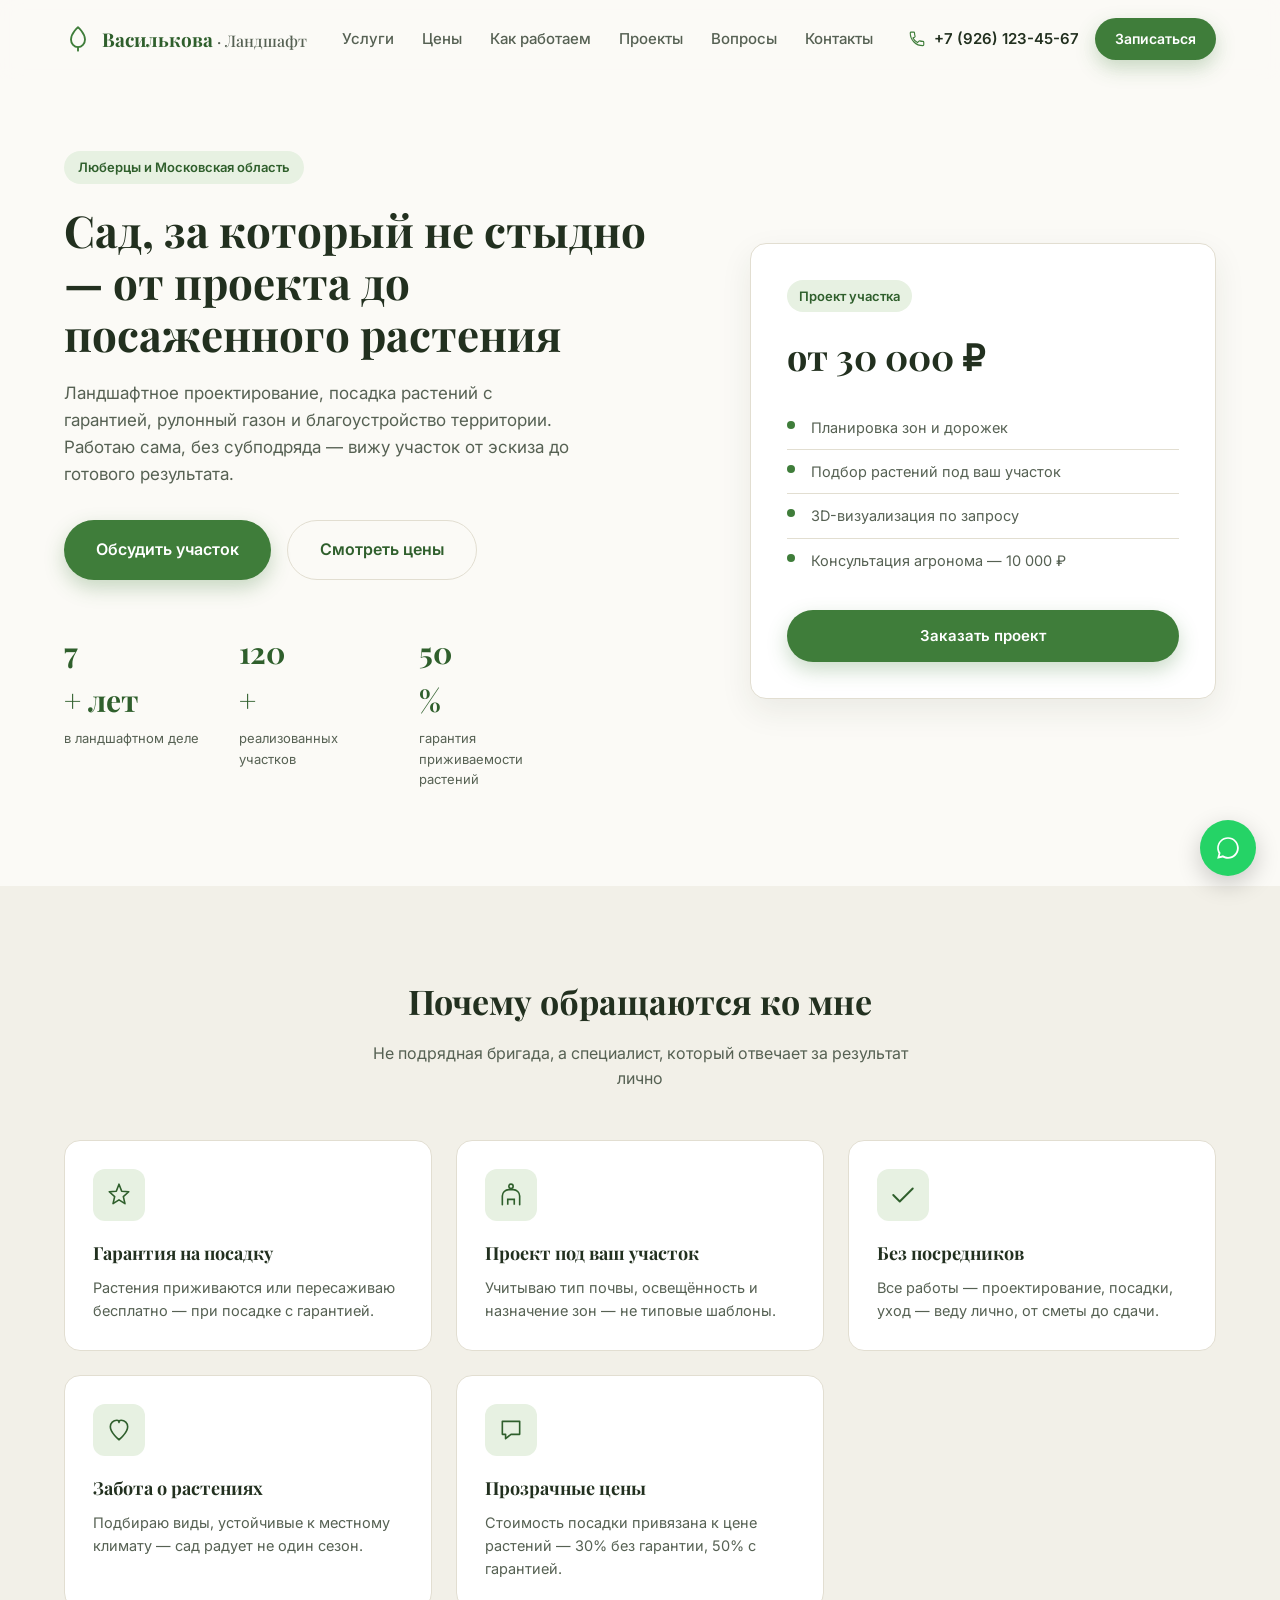
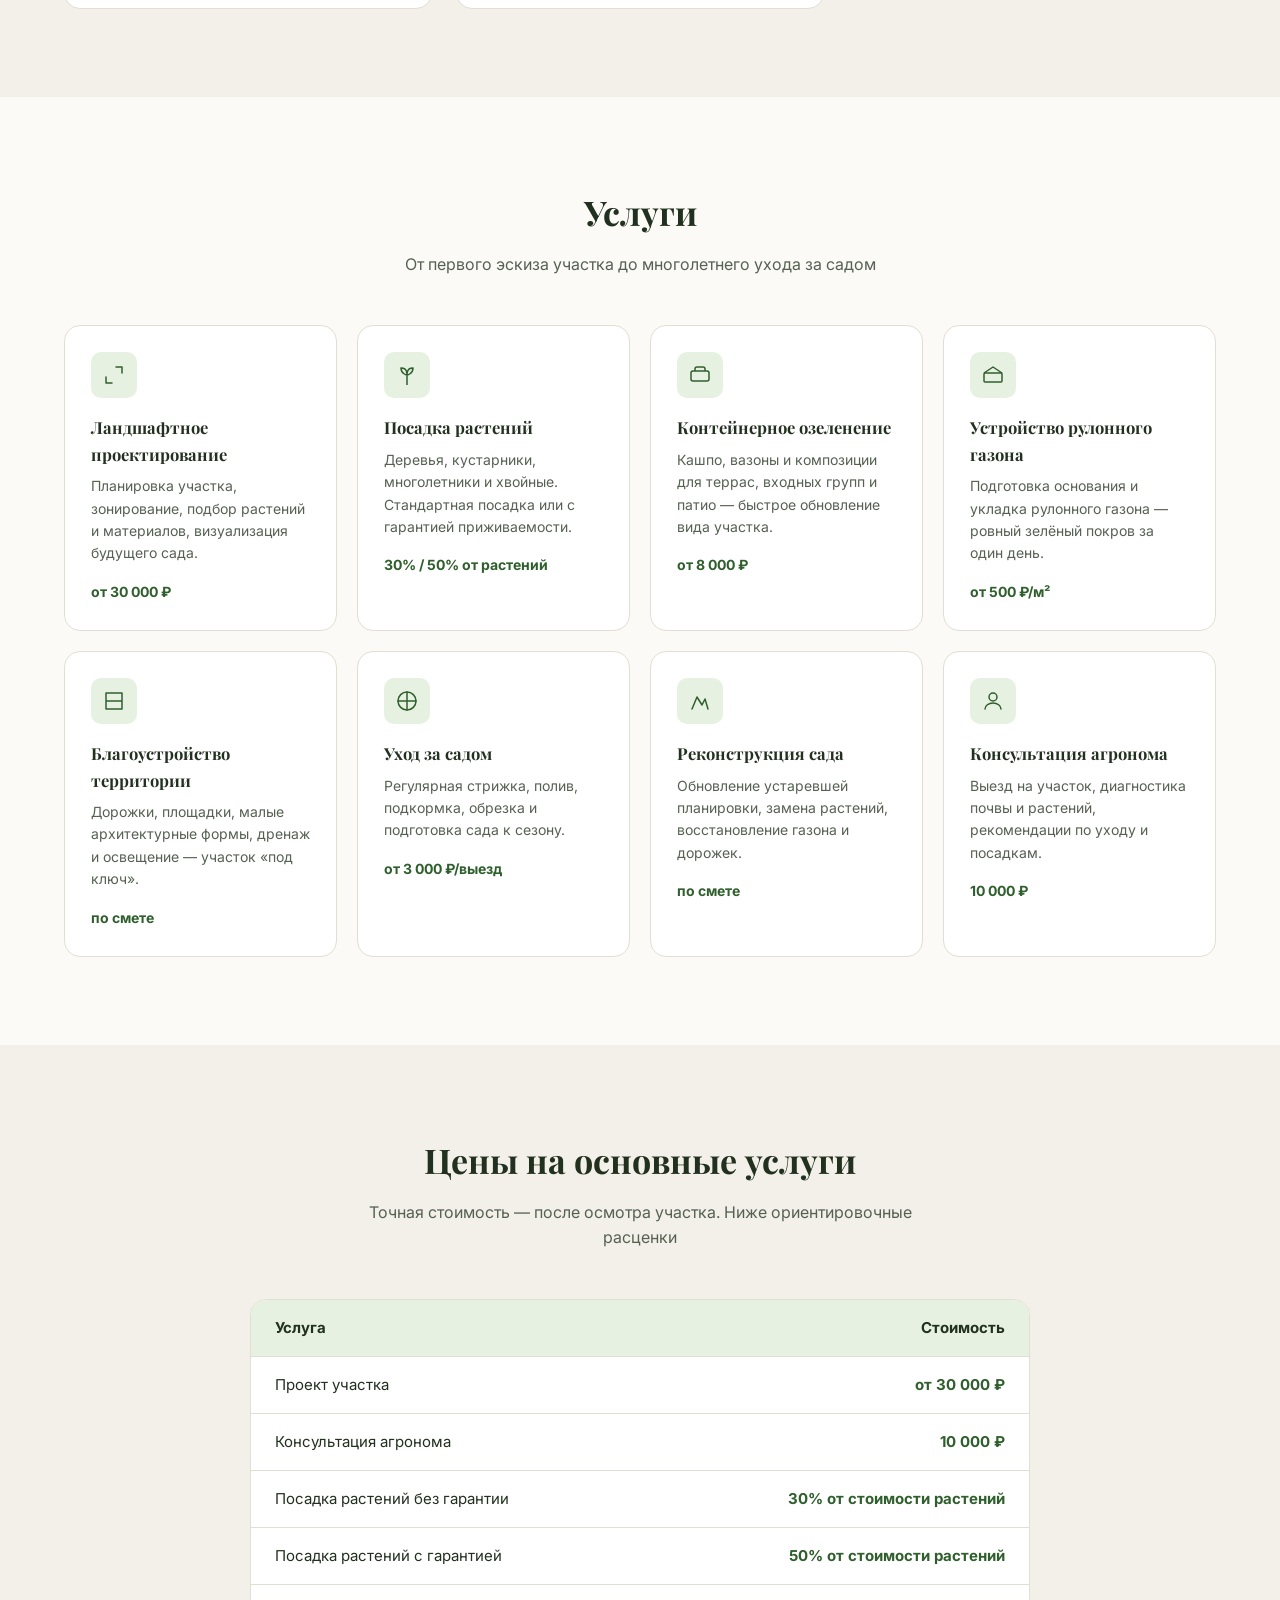
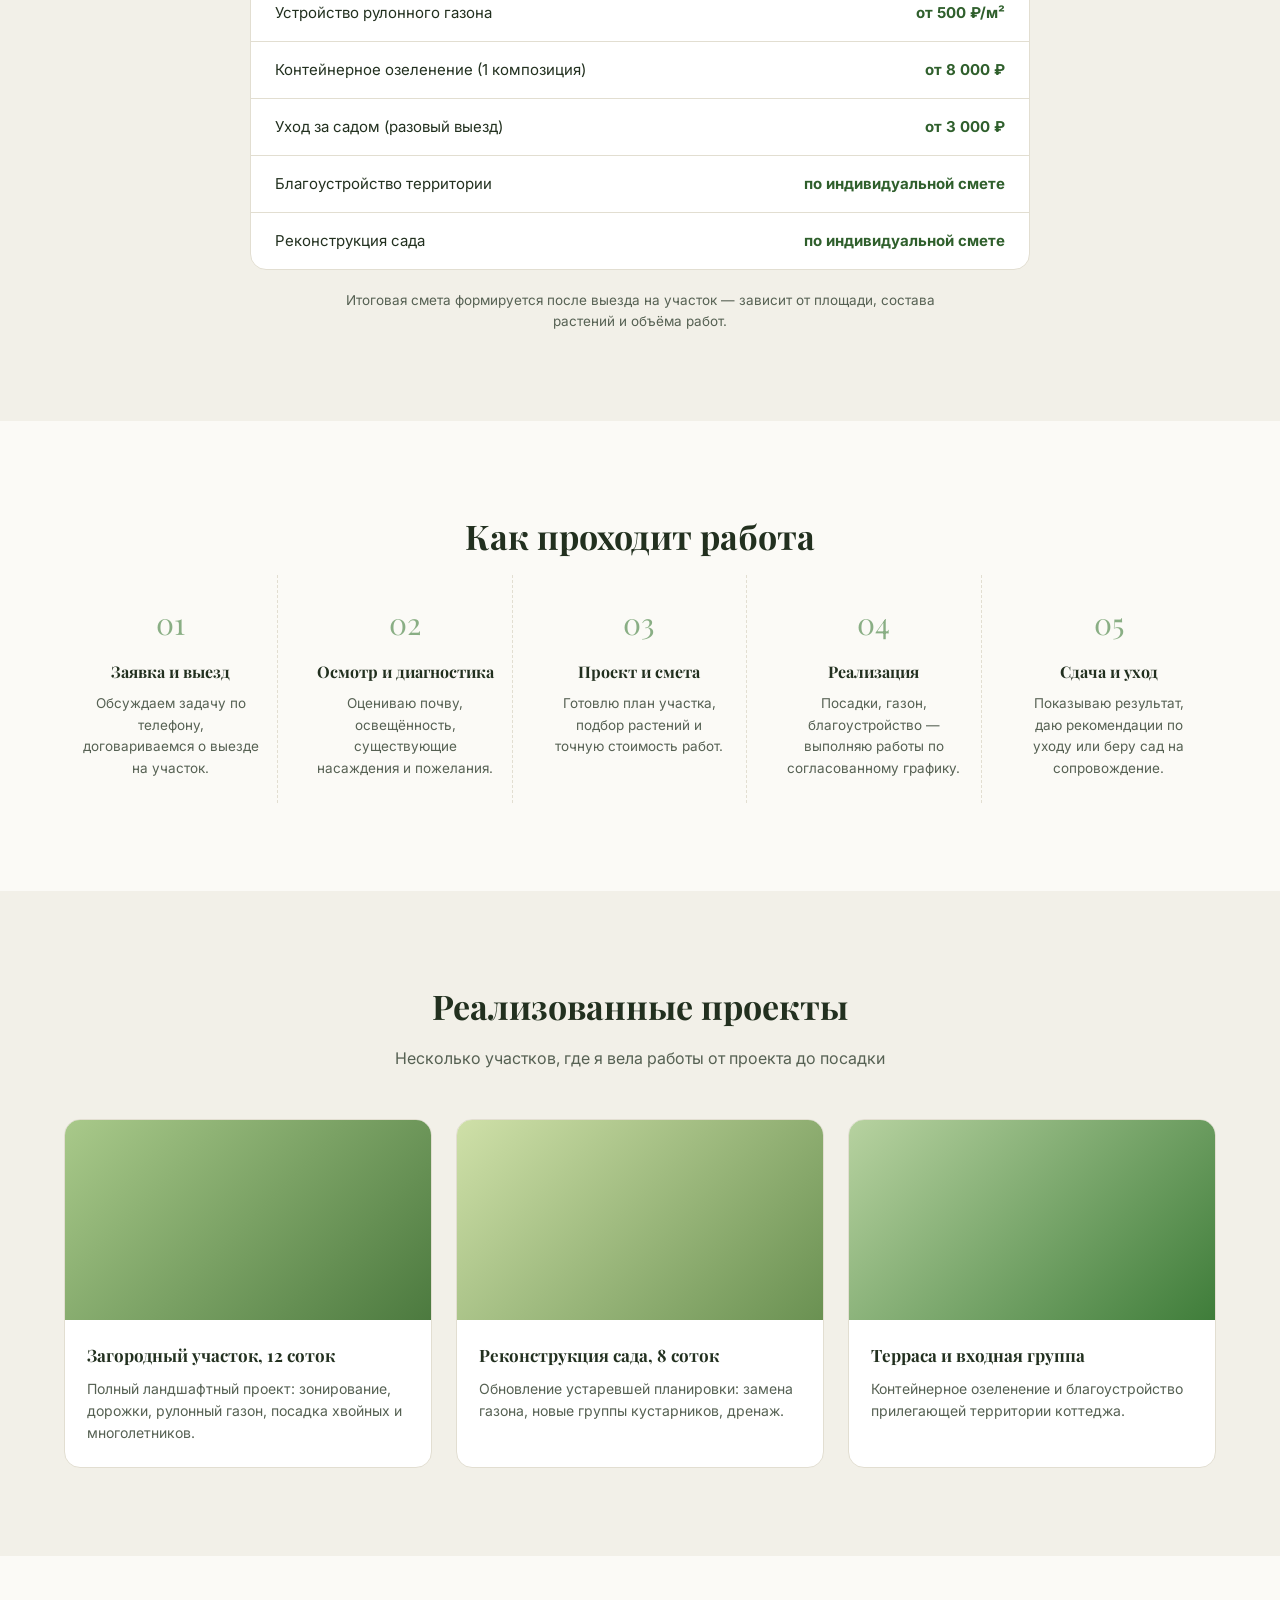
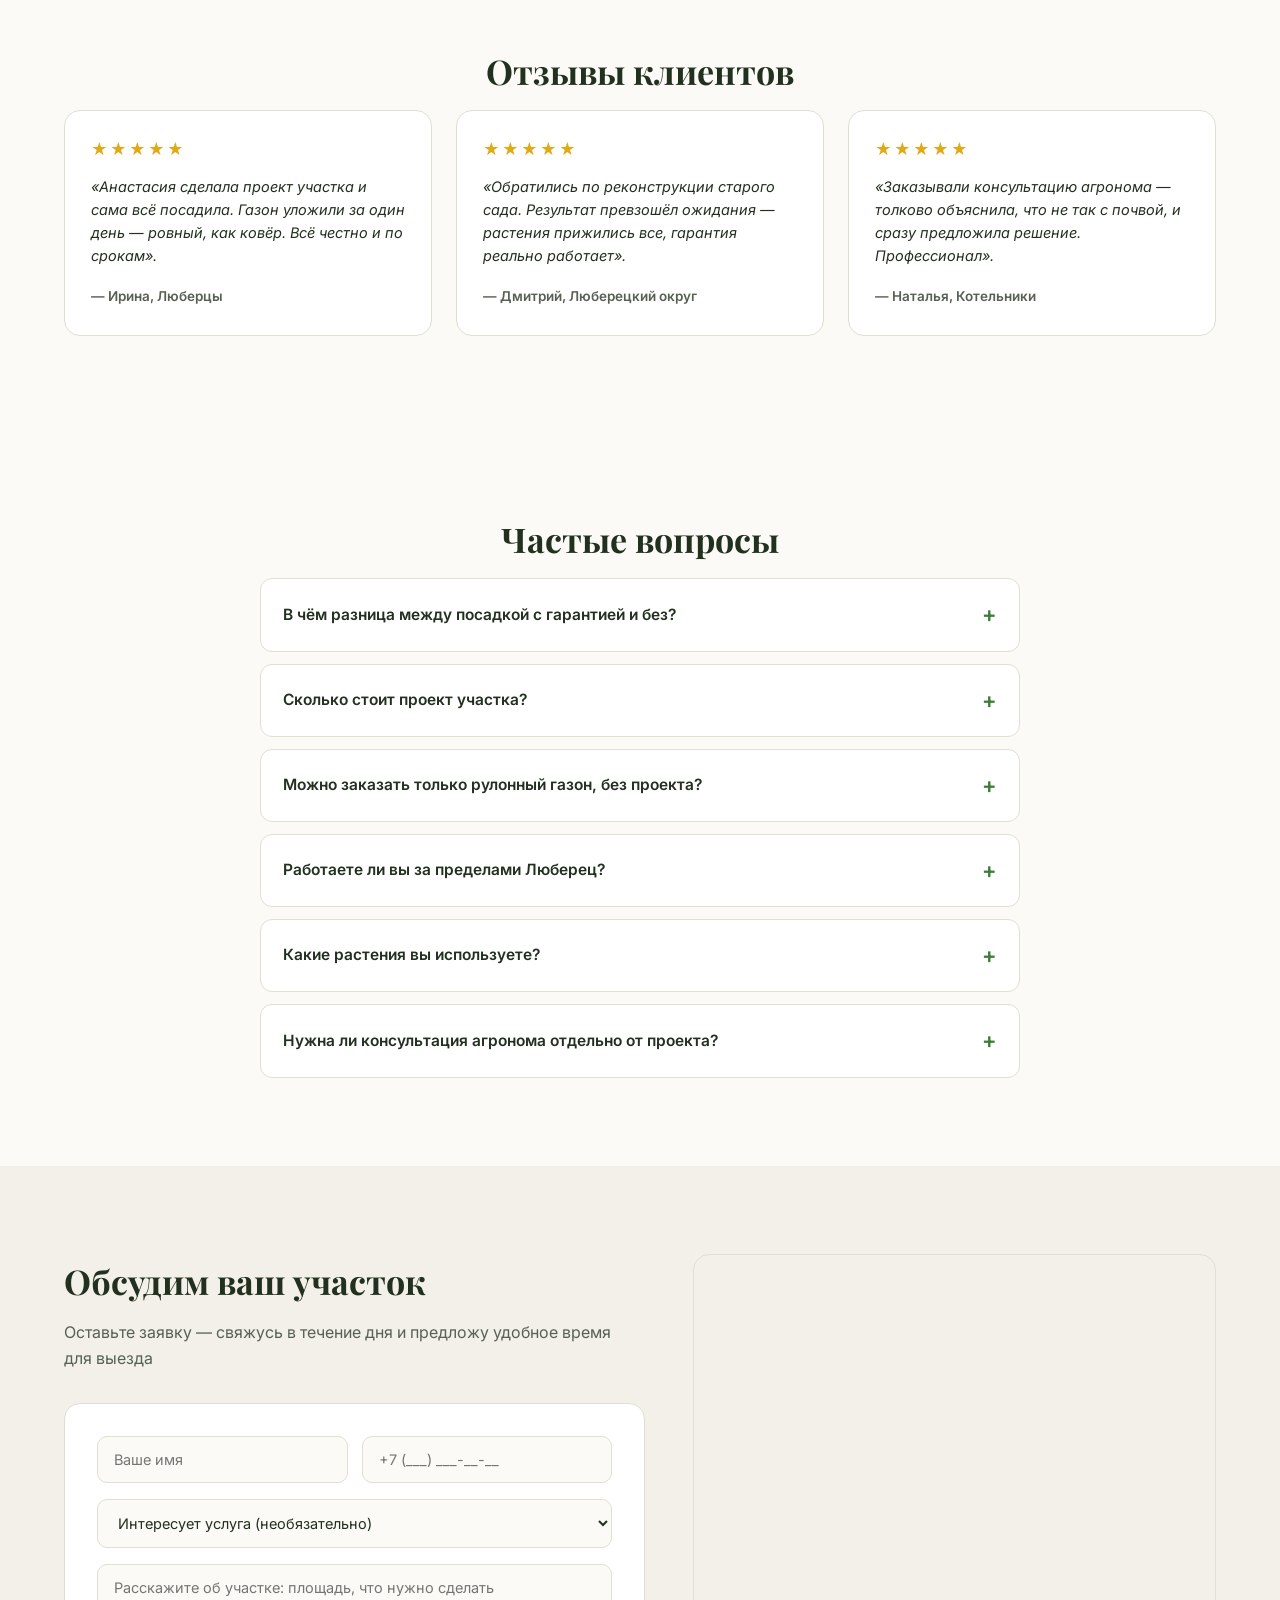
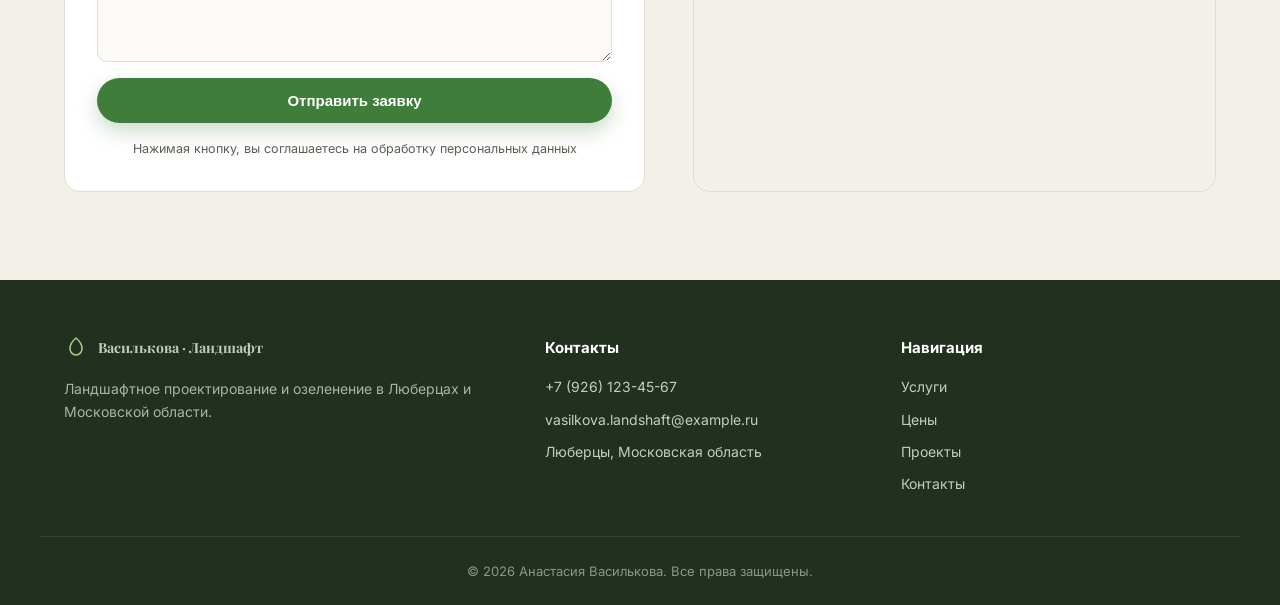
==== index.html @ e8b2b65b "init: landing for Vasilkova Landshaft" ====
<!DOCTYPE html>
<html lang="ru">
<head>
<meta charset="UTF-8">
<meta name="viewport" content="width=device-width, initial-scale=1.0">
<title>Ландшафтный дизайн и озеленение участков — Анастасия Василькова | Люберцы</title>
<meta name="description" content="Ландшафтное проектирование, посадка растений, рулонный газон, благоустройство и уход за садом в Люберцах и Московской области. Проект участка от 30 000 ₽.">
<link rel="preconnect" href="https://fonts.googleapis.com">
<link rel="preconnect" href="https://fonts.gstatic.com" crossorigin>
<link href="https://fonts.googleapis.com/css2?family=Inter:wght@400;500;600;700;800&family=Playfair+Display:wght@600;700&display=swap" rel="stylesheet">
<link rel="stylesheet" href="styles.css">
</head>
<body>

<header class="header" id="header">
  <div class="container header__inner">
    <a href="#hero" class="logo">
      <span class="logo__icon">
        <svg width="28" height="28" viewBox="0 0 24 24" fill="none"><path d="M12 2C12 2 6 7 6 12.5C6 16.09 8.69 19 12 19C15.31 19 18 16.09 18 12.5C18 7 12 2 12 2Z" stroke="currentColor" stroke-width="1.6" stroke-linejoin="round"/><path d="M12 19V22" stroke="currentColor" stroke-width="1.6" stroke-linecap="round"/></svg>
      </span>
      <span class="logo__text">Василькова<span class="logo__suffix"> · Ландшафт</span></span>
    </a>

    <nav class="nav" id="nav">
      <a href="#services">Услуги</a>
      <a href="#prices">Цены</a>
      <a href="#process">Как работаем</a>
      <a href="#objects">Проекты</a>
      <a href="#faq">Вопросы</a>
      <a href="#contacts">Контакты</a>
    </nav>

    <div class="header__actions">
      <a href="tel:+79261234567" class="header__phone">
        <svg width="18" height="18" viewBox="0 0 24 24" fill="none"><path d="M6.6 10.8C7.9 13.4 10 15.5 12.6 16.8L14.6 14.8C14.9 14.5 15.3 14.4 15.7 14.5C17 15 18.4 15.2 19.8 15.2C20.5 15.2 21 15.7 21 16.4V19.7C21 20.4 20.5 20.9 19.8 20.9C10.5 20.9 3 13.4 3 4.1C3 3.4 3.5 2.9 4.2 2.9H7.5C8.2 2.9 8.7 3.4 8.7 4.1C8.7 5.5 8.9 6.9 9.4 8.2C9.5 8.6 9.4 9 9.1 9.3L6.6 10.8Z" stroke="currentColor" stroke-width="1.5" stroke-linejoin="round"/></svg>
        <span>+7 (926) 123-45-67</span>
      </a>
      <a href="#contacts" class="btn btn--primary btn--sm">Записаться</a>
      <button class="burger" id="burger" aria-label="Меню">
        <span></span><span></span><span></span>
      </button>
    </div>
  </div>
</header>

<main>

  <section class="hero" id="hero">
    <div class="container hero__inner">
      <div class="hero__content">
        <span class="eyebrow">Люберцы и Московская область</span>
        <h1>Сад, за который не стыдно — от проекта до посаженного растения</h1>
        <p class="hero__text">Ландшафтное проектирование, посадка растений с гарантией, рулонный газон и благоустройство территории. Работаю сама, без субподряда — вижу участок от эскиза до готового результата.</p>
        <div class="hero__cta">
          <a href="#contacts" class="btn btn--primary btn--lg">Обсудить участок</a>
          <a href="#prices" class="btn btn--ghost btn--lg">Смотреть цены</a>
        </div>
        <div class="hero__stats">
          <div class="stat">
            <span class="stat__num" data-target="7">0</span><span class="stat__suffix">+ лет</span>
            <span class="stat__label">в ландшафтном деле</span>
          </div>
          <div class="stat">
            <span class="stat__num" data-target="120">0</span><span class="stat__suffix">+</span>
            <span class="stat__label">реализованных участков</span>
          </div>
          <div class="stat">
            <span class="stat__num" data-target="50">0</span><span class="stat__suffix">%</span>
            <span class="stat__label">гарантия приживаемости растений</span>
          </div>
        </div>
      </div>

      <div class="hero__card">
        <div class="hero__card-badge">Проект участка</div>
        <div class="hero__card-price">от 30 000 ₽</div>
        <ul class="hero__card-list">
          <li>Планировка зон и дорожек</li>
          <li>Подбор растений под ваш участок</li>
          <li>3D-визуализация по запросу</li>
          <li>Консультация агронома — 10 000 ₽</li>
        </ul>
        <a href="#contacts" class="btn btn--primary btn--full">Заказать проект</a>
      </div>
    </div>
  </section>

  <section class="adv-section" id="advantages">
    <div class="container">
      <h2 class="section-title">Почему обращаются ко мне</h2>
      <p class="section-sub">Не подрядная бригада, а специалист, который отвечает за результат лично</p>

      <div class="adv-grid">
        <div class="adv">
          <div class="adv__icon"><svg width="26" height="26" viewBox="0 0 24 24" fill="none"><path d="M12 2L14.5 8.5L21 9L16 13.5L17.5 20L12 16.5L6.5 20L8 13.5L3 9L9.5 8.5L12 2Z" stroke="currentColor" stroke-width="1.5" stroke-linejoin="round"/></svg></div>
          <h3>Гарантия на посадку</h3>
          <p>Растения приживаются или пересаживаю бесплатно — при посадке с гарантией.</p>
        </div>
        <div class="adv">
          <div class="adv__icon"><svg width="26" height="26" viewBox="0 0 24 24" fill="none"><path d="M4 21V13C4 9.7 6.7 7 10 7H14C17.3 7 20 9.7 20 13V21" stroke="currentColor" stroke-width="1.5" stroke-linecap="round"/><path d="M9 21V16H15V21" stroke="currentColor" stroke-width="1.5"/><circle cx="12" cy="4" r="2" stroke="currentColor" stroke-width="1.5"/></svg></div>
          <h3>Проект под ваш участок</h3>
          <p>Учитываю тип почвы, освещённость и назначение зон — не типовые шаблоны.</p>
        </div>
        <div class="adv__icon-wrap">
        </div>
        <div class="adv">
          <div class="adv__icon"><svg width="26" height="26" viewBox="0 0 24 24" fill="none"><path d="M3 12L9 18L21 6" stroke="currentColor" stroke-width="1.8" stroke-linecap="round" stroke-linejoin="round"/></svg></div>
          <h3>Без посредников</h3>
          <p>Все работы — проектирование, посадки, уход — веду лично, от сметы до сдачи.</p>
        </div>
        <div class="adv">
          <div class="adv__icon"><svg width="26" height="26" viewBox="0 0 24 24" fill="none"><path d="M12 21C12 21 4 14.5 4 9C4 5.7 6.7 3 10 3C11.5 3 12.6 3.6 12 5C11.4 3.6 12.5 3 14 3C17.3 3 20 5.7 20 9C20 14.5 12 21 12 21Z" stroke="currentColor" stroke-width="1.5" stroke-linejoin="round"/></svg></div>
          <h3>Забота о растениях</h3>
          <p>Подбираю виды, устойчивые к местному климату — сад радует не один сезон.</p>
        </div>
        <div class="adv">
          <div class="adv__icon"><svg width="26" height="26" viewBox="0 0 24 24" fill="none"><path d="M4 4H20V16H12L7 20V16H4V4Z" stroke="currentColor" stroke-width="1.5" stroke-linejoin="round"/></svg></div>
          <h3>Прозрачные цены</h3>
          <p>Стоимость посадки привязана к цене растений — 30% без гарантии, 50% с гарантией.</p>
        </div>
      </div>
    </div>
  </section>

  <section class="services" id="services">
    <div class="container">
      <h2 class="section-title">Услуги</h2>
      <p class="section-sub">От первого эскиза участка до многолетнего ухода за садом</p>

      <div class="services-grid">
        <div class="service">
          <div class="service__icon"><svg width="24" height="24" viewBox="0 0 24 24" fill="none"><path d="M3 21L21 3M3 3L21 21" stroke="none"/><path d="M4 20H10M4 20V14M20 4H14M20 4V10" stroke="currentColor" stroke-width="1.5" stroke-linecap="round"/></svg></div>
          <h3>Ландшафтное проектирование</h3>
          <p>Планировка участка, зонирование, подбор растений и материалов, визуализация будущего сада.</p>
          <span class="service__price">от 30 000 ₽</span>
        </div>
        <div class="service">
          <div class="service__icon"><svg width="24" height="24" viewBox="0 0 24 24" fill="none"><path d="M12 22V12M12 12C12 12 6 11 6 5C6 5 12 4 12 12ZM12 12C12 12 18 11 18 5C18 5 12 4 12 12Z" stroke="currentColor" stroke-width="1.5" stroke-linejoin="round"/></svg></div>
          <h3>Посадка растений</h3>
          <p>Деревья, кустарники, многолетники и хвойные. Стандартная посадка или с гарантией приживаемости.</p>
          <span class="service__price">30% / 50% от растений</span>
        </div>
        <div class="service">
          <div class="service__icon"><svg width="24" height="24" viewBox="0 0 24 24" fill="none"><rect x="3" y="8" width="18" height="10" rx="2" stroke="currentColor" stroke-width="1.5"/><path d="M7 8V6C7 4.9 7.9 4 9 4H15C16.1 4 17 4.9 17 6V8" stroke="currentColor" stroke-width="1.5"/></svg></div>
          <h3>Контейнерное озеленение</h3>
          <p>Кашпо, вазоны и композиции для террас, входных групп и патио — быстрое обновление вида участка.</p>
          <span class="service__price">от 8 000 ₽</span>
        </div>
        <div class="service">
          <div class="service__icon"><svg width="24" height="24" viewBox="0 0 24 24" fill="none"><rect x="3" y="10" width="18" height="9" rx="1" stroke="currentColor" stroke-width="1.5"/><path d="M3 10L12 4L21 10" stroke="currentColor" stroke-width="1.5" stroke-linejoin="round"/></svg></div>
          <h3>Устройство рулонного газона</h3>
          <p>Подготовка основания и укладка рулонного газона — ровный зелёный покров за один день.</p>
          <span class="service__price">от 500 ₽/м²</span>
        </div>
        <div class="service">
          <div class="service__icon"><svg width="24" height="24" viewBox="0 0 24 24" fill="none"><path d="M4 4H20V20H4V4Z" stroke="currentColor" stroke-width="1.5" stroke-linejoin="round"/><path d="M4 12H20" stroke="currentColor" stroke-width="1.5"/></svg></div>
          <h3>Благоустройство территории</h3>
          <p>Дорожки, площадки, малые архитектурные формы, дренаж и освещение — участок «под ключ».</p>
          <span class="service__price">по смете</span>
        </div>
        <div class="service">
          <div class="service__icon"><svg width="24" height="24" viewBox="0 0 24 24" fill="none"><path d="M12 3V21M3 12H21" stroke="currentColor" stroke-width="1.5" stroke-linecap="round"/><circle cx="12" cy="12" r="9" stroke="currentColor" stroke-width="1.5"/></svg></div>
          <h3>Уход за садом</h3>
          <p>Регулярная стрижка, полив, подкормка, обрезка и подготовка сада к сезону.</p>
          <span class="service__price">от 3 000 ₽/выезд</span>
        </div>
        <div class="service">
          <div class="service__icon"><svg width="24" height="24" viewBox="0 0 24 24" fill="none"><path d="M4 20L9 8L14 16L17 10L20 20" stroke="currentColor" stroke-width="1.5" stroke-linejoin="round" stroke-linecap="round"/></svg></div>
          <h3>Реконструкция сада</h3>
          <p>Обновление устаревшей планировки, замена растений, восстановление газона и дорожек.</p>
          <span class="service__price">по смете</span>
        </div>
        <div class="service">
          <div class="service__icon"><svg width="24" height="24" viewBox="0 0 24 24" fill="none"><circle cx="12" cy="8" r="4" stroke="currentColor" stroke-width="1.5"/><path d="M4 20C4 16.7 7.6 14 12 14C16.4 14 20 16.7 20 20" stroke="currentColor" stroke-width="1.5" stroke-linecap="round"/></svg></div>
          <h3>Консультация агронома</h3>
          <p>Выезд на участок, диагностика почвы и растений, рекомендации по уходу и посадкам.</p>
          <span class="service__price">10 000 ₽</span>
        </div>
      </div>
    </div>
  </section>

  <section class="prices" id="prices">
    <div class="container">
      <h2 class="section-title">Цены на основные услуги</h2>
      <p class="section-sub">Точная стоимость — после осмотра участка. Ниже ориентировочные расценки</p>

      <div class="price-table">
        <div class="price-row price-row--head">
          <span>Услуга</span><span>Стоимость</span>
        </div>
        <div class="price-row"><span>Проект участка</span><span>от 30 000 ₽</span></div>
        <div class="price-row"><span>Консультация агронома</span><span>10 000 ₽</span></div>
        <div class="price-row"><span>Посадка растений без гарантии</span><span>30% от стоимости растений</span></div>
        <div class="price-row"><span>Посадка растений с гарантией</span><span>50% от стоимости растений</span></div>
        <div class="price-row"><span>Устройство рулонного газона</span><span>от 500 ₽/м²</span></div>
        <div class="price-row"><span>Контейнерное озеленение (1 композиция)</span><span>от 8 000 ₽</span></div>
        <div class="price-row"><span>Уход за садом (разовый выезд)</span><span>от 3 000 ₽</span></div>
        <div class="price-row"><span>Благоустройство территории</span><span>по индивидуальной смете</span></div>
        <div class="price-row"><span>Реконструкция сада</span><span>по индивидуальной смете</span></div>
      </div>
      <p class="price-note">Итоговая смета формируется после выезда на участок — зависит от площади, состава растений и объёма работ.</p>
    </div>
  </section>

  <section class="process" id="process">
    <div class="container">
      <h2 class="section-title">Как проходит работа</h2>
      <div class="process-grid">
        <div class="step">
          <span class="step__num">01</span>
          <h3>Заявка и выезд</h3>
          <p>Обсуждаем задачу по телефону, договариваемся о выезде на участок.</p>
        </div>
        <div class="step">
          <span class="step__num">02</span>
          <h3>Осмотр и диагностика</h3>
          <p>Оцениваю почву, освещённость, существующие насаждения и пожелания.</p>
        </div>
        <div class="step">
          <span class="step__num">03</span>
          <h3>Проект и смета</h3>
          <p>Готовлю план участка, подбор растений и точную стоимость работ.</p>
        </div>
        <div class="step">
          <span class="step__num">04</span>
          <h3>Реализация</h3>
          <p>Посадки, газон, благоустройство — выполняю работы по согласованному графику.</p>
        </div>
        <div class="step">
          <span class="step__num">05</span>
          <h3>Сдача и уход</h3>
          <p>Показываю результат, даю рекомендации по уходу или беру сад на сопровождение.</p>
        </div>
      </div>
    </div>
  </section>

  <section class="objects" id="objects">
    <div class="container">
      <h2 class="section-title">Реализованные проекты</h2>
      <p class="section-sub">Несколько участков, где я вела работы от проекта до посадки</p>

      <div class="objects-grid">
        <div class="object">
          <div class="object__img object__img--1"></div>
          <div class="object__body">
            <h3>Загородный участок, 12 соток</h3>
            <p>Полный ландшафтный проект: зонирование, дорожки, рулонный газон, посадка хвойных и многолетников.</p>
          </div>
        </div>
        <div class="object">
          <div class="object__img object__img--2"></div>
          <div class="object__body">
            <h3>Реконструкция сада, 8 соток</h3>
            <p>Обновление устаревшей планировки: замена газона, новые группы кустарников, дренаж.</p>
          </div>
        </div>
        <div class="object">
          <div class="object__img object__img--3"></div>
          <div class="object__body">
            <h3>Терраса и входная группа</h3>
            <p>Контейнерное озеленение и благоустройство прилегающей территории коттеджа.</p>
          </div>
        </div>
      </div>
    </div>
  </section>

  <section class="reviews" id="reviews">
    <div class="container">
      <h2 class="section-title">Отзывы клиентов</h2>
      <div class="reviews-grid">
        <div class="review">
          <div class="review__stars">★★★★★</div>
          <p>«Анастасия сделала проект участка и сама всё посадила. Газон уложили за один день — ровный, как ковёр. Всё честно и по срокам».</p>
          <span class="review__author">— Ирина, Люберцы</span>
        </div>
        <div class="review">
          <div class="review__stars">★★★★★</div>
          <p>«Обратились по реконструкции старого сада. Результат превзошёл ожидания — растения прижились все, гарантия реально работает».</p>
          <span class="review__author">— Дмитрий, Люберецкий округ</span>
        </div>
        <div class="review">
          <div class="review__stars">★★★★★</div>
          <p>«Заказывали консультацию агронома — толково объяснила, что не так с почвой, и сразу предложила решение. Профессионал».</p>
          <span class="review__author">— Наталья, Котельники</span>
        </div>
      </div>
    </div>
  </section>

  <section class="faq" id="faq">
    <div class="container">
      <h2 class="section-title">Частые вопросы</h2>
      <div class="faq-list">
        <details class="faq__item">
          <summary>В чём разница между посадкой с гарантией и без?</summary>
          <p>Без гарантии стоимость посадки — 30% от цены растений, ответственность за приживаемость на клиенте. С гарантией — 50%, и если растение не прижилось, я пересаживаю его бесплатно.</p>
        </details>
        <details class="faq__item">
          <summary>Сколько стоит проект участка?</summary>
          <p>От 30 000 ₽. Финальная цена зависит от площади участка и сложности планировки — озвучиваю точную сумму после осмотра.</p>
        </details>
        <details class="faq__item">
          <summary>Можно заказать только рулонный газон, без проекта?</summary>
          <p>Да, устройство рулонного газона — самостоятельная услуга от 500 ₽/м², включает подготовку основания и укладку.</p>
        </details>
        <details class="faq__item">
          <summary>Работаете ли вы за пределами Люберец?</summary>
          <p>Да, выезжаю по Люберецкому округу и ближайшим районам Московской области. Уточняйте адрес при заявке.</p>
        </details>
        <details class="faq__item">
          <summary>Какие растения вы используете?</summary>
          <p>Подбираю виды под конкретный участок — климат, освещённость, тип почвы. Работаю как с готовым посадочным материалом клиента, так и с закупкой.</p>
        </details>
        <details class="faq__item">
          <summary>Нужна ли консультация агронома отдельно от проекта?</summary>
          <p>Не обязательно — консультация полезна, если у вас уже есть сад и нужна диагностика проблем с растениями или почвой, без полного проекта.</p>
        </details>
      </div>
    </div>
  </section>

  <section class="form-section" id="contacts">
    <div class="container form-section__inner">
      <div class="form-wrap">
        <h2 class="section-title section-title--left">Обсудим ваш участок</h2>
        <p class="section-sub section-sub--left">Оставьте заявку — свяжусь в течение дня и предложу удобное время для выезда</p>

        <form id="leadForm" class="form">
          <input type="text" name="_gotcha" style="display:none" tabindex="-1" autocomplete="off">
          <div class="form__row">
            <input type="text" name="name" placeholder="Ваше имя" required>
            <input type="tel" name="phone" placeholder="+7 (___) ___-__-__" required>
          </div>
          <select name="service">
            <option value="">Интересует услуга (необязательно)</option>
            <option value="Ландшафтное проектирование">Ландшафтное проектирование</option>
            <option value="Посадка растений">Посадка растений</option>
            <option value="Контейнерное озеленение">Контейнерное озеленение</option>
            <option value="Рулонный газон">Устройство рулонного газона</option>
            <option value="Благоустройство">Благоустройство территории</option>
            <option value="Уход за садом">Уход за садом</option>
            <option value="Реконструкция сада">Реконструкция сада</option>
            <option value="Консультация агронома">Консультация агронома</option>
          </select>
          <textarea name="comment" placeholder="Расскажите об участке: площадь, что нужно сделать" rows="4"></textarea>
          <button type="submit" class="btn btn--primary btn--full">Отправить заявку</button>
          <p class="form__note">Нажимая кнопку, вы соглашаетесь на обработку персональных данных</p>
        </form>
      </div>

      <div class="map-wrap">
        <iframe src="https://yandex.ru/map-widget/v1/?ll=37.892360%2C55.677520&z=12" width="100%" height="100%" frameborder="0" loading="lazy" title="Карта — Люберцы"></iframe>
      </div>
    </div>
  </section>

</main>

<footer class="footer">
  <div class="container footer__inner">
    <div class="footer__col">
      <a href="#hero" class="logo logo--footer">
        <span class="logo__icon"><svg width="24" height="24" viewBox="0 0 24 24" fill="none"><path d="M12 2C12 2 6 7 6 12.5C6 16.09 8.69 19 12 19C15.31 19 18 16.09 18 12.5C18 7 12 2 12 2Z" stroke="currentColor" stroke-width="1.6" stroke-linejoin="round"/></svg></span>
        <span class="logo__text">Василькова · Ландшафт</span>
      </a>
      <p>Ландшафтное проектирование и озеленение в Люберцах и Московской области.</p>
    </div>
    <div class="footer__col">
      <h4>Контакты</h4>
      <a href="tel:+79261234567">+7 (926) 123-45-67</a>
      <a href="mailto:vasilkova.landshaft@example.ru">vasilkova.landshaft@example.ru</a>
      <span>Люберцы, Московская область</span>
    </div>
    <div class="footer__col">
      <h4>Навигация</h4>
      <a href="#services">Услуги</a>
      <a href="#prices">Цены</a>
      <a href="#objects">Проекты</a>
      <a href="#contacts">Контакты</a>
    </div>
  </div>
  <div class="container footer__bottom">
    <span>© <span id="year"></span> Анастасия Василькова. Все права защищены.</span>
  </div>
</footer>

<a href="https://wa.me/79261234567" class="fab fab--wa" target="_blank" rel="noopener" aria-label="WhatsApp">
  <svg width="26" height="26" viewBox="0 0 24 24" fill="currentColor"><path d="M12 2C6.5 2 2 6.5 2 12C2 13.8 2.5 15.5 3.3 17L2 22L7.2 20.7C8.6 21.5 10.3 22 12 22C17.5 22 22 17.5 22 12C22 6.5 17.5 2 12 2ZM12 20.2C10.4 20.2 8.9 19.7 7.7 18.9L7.4 18.7L4.3 19.5L5.1 16.5L4.9 16.2C4 14.9 3.5 13.5 3.5 12C3.5 7.4 7.4 3.5 12 3.5C16.6 3.5 20.3 7.3 20.3 12C20.3 16.6 16.5 20.2 12 20.2Z"/></svg>
</a>

<script src="script.js"></script>
</body>
</html>
---- styles.css ----
:root {
  --bg: #fbfaf6;
  --bg-alt: #f2f0e8;
  --surface: #ffffff;
  --ink: #22301f;
  --ink-soft: #566153;
  --accent: #3f7d3a;
  --accent-dark: #2f5f2c;
  --accent-soft: #e7f1e2;
  --border: #e2ded1;
  --shadow: 0 12px 32px rgba(34, 48, 31, 0.08);
  --radius: 16px;
  --font-body: 'Inter', sans-serif;
  --font-head: 'Playfair Display', serif;
}

* { box-sizing: border-box; margin: 0; padding: 0; }

html { scroll-behavior: smooth; }

body {
  font-family: var(--font-body);
  background: var(--bg);
  color: var(--ink);
  line-height: 1.6;
  -webkit-font-smoothing: antialiased;
}

.container {
  max-width: 1200px;
  margin: 0 auto;
  padding: 0 24px;
}

h1, h2, h3 { font-family: var(--font-head); font-weight: 700; color: var(--ink); }

a { color: inherit; text-decoration: none; }

img { max-width: 100%; display: block; }

.btn {
  display: inline-flex;
  align-items: center;
  justify-content: center;
  gap: 8px;
  padding: 14px 28px;
  border-radius: 999px;
  font-weight: 600;
  font-size: 15px;
  border: none;
  cursor: pointer;
  transition: transform 0.2s ease, box-shadow 0.2s ease, background 0.2s ease;
  white-space: nowrap;
}
.btn--primary { background: var(--accent); color: #fff; box-shadow: 0 8px 20px rgba(63,125,58,0.28); }
.btn--primary:hover { background: var(--accent-dark); transform: translateY(-2px); }
.btn--ghost { background: transparent; color: var(--accent-dark); border: 1.5px solid var(--border); }
.btn--ghost:hover { border-color: var(--accent); background: var(--accent-soft); }
.btn--lg { padding: 16px 32px; font-size: 16px; }
.btn--sm { padding: 10px 20px; font-size: 14px; }
.btn--full { width: 100%; }

/* ===== HEADER ===== */
.header {
  position: sticky;
  top: 0;
  z-index: 100;
  background: rgba(251,250,246,0.85);
  backdrop-filter: blur(10px);
  border-bottom: 1px solid transparent;
  transition: border-color 0.2s ease, box-shadow 0.2s ease;
}
.header.scrolled { border-color: var(--border); box-shadow: 0 4px 20px rgba(34,48,31,0.06); }

.header__inner {
  display: flex;
  align-items: center;
  justify-content: space-between;
  gap: 24px;
  min-width: 0;
  height: 78px;
}

.logo {
  display: flex;
  align-items: center;
  gap: 10px;
  flex-shrink: 0;
  font-family: var(--font-head);
  font-weight: 700;
  font-size: 19px;
  color: var(--accent-dark);
}
.logo__icon { display: flex; color: var(--accent); }
.logo__suffix { color: var(--ink-soft); font-weight: 500; font-size: 16px; }

.nav {
  display: flex;
  align-items: center;
  gap: 28px;
  min-width: 0;
}
.nav a {
  white-space: nowrap;
  font-size: 15px;
  font-weight: 500;
  color: var(--ink-soft);
  transition: color 0.2s ease;
}
.nav a:hover { color: var(--accent-dark); }

.header__actions { display: flex; align-items: center; gap: 16px; flex-shrink: 0; }
.header__phone {
  display: flex;
  align-items: center;
  gap: 8px;
  font-weight: 600;
  font-size: 15px;
  color: var(--ink);
  white-space: nowrap;
}
.header__phone svg { color: var(--accent); }

.burger {
  display: none;
  flex-direction: column;
  justify-content: center;
  gap: 5px;
  width: 40px;
  height: 40px;
  background: transparent;
  border: none;
  cursor: pointer;
}
.burger span { width: 22px; height: 2px; background: var(--ink); transition: 0.3s; margin: 0 auto; }
.burger.is-open span:nth-child(1) { transform: translateY(7px) rotate(45deg); }
.burger.is-open span:nth-child(2) { opacity: 0; }
.burger.is-open span:nth-child(3) { transform: translateY(-7px) rotate(-45deg); }

/* ===== HERO ===== */
.hero { padding: 72px 0 96px; overflow: hidden; }
.hero__inner {
  display: grid;
  grid-template-columns: 1.15fr 0.85fr;
  gap: 56px;
  align-items: center;
}

.eyebrow {
  display: inline-block;
  padding: 6px 14px;
  border-radius: 999px;
  background: var(--accent-soft);
  color: var(--accent-dark);
  font-size: 13px;
  font-weight: 600;
  margin-bottom: 20px;
}

.hero h1 {
  font-size: 44px;
  line-height: 1.18;
  margin-bottom: 20px;
  color: var(--ink);
}

.hero__text {
  font-size: 17px;
  color: var(--ink-soft);
  max-width: 520px;
  margin-bottom: 32px;
}

.hero__cta { display: flex; gap: 16px; margin-bottom: 48px; flex-wrap: wrap; }

.hero__stats { display: flex; gap: 40px; flex-wrap: wrap; }
.stat { display: flex; flex-direction: column; }
.stat__num, .stat__suffix {
  font-family: var(--font-head);
  font-size: 30px;
  font-weight: 700;
  color: var(--accent-dark);
  display: inline;
}
.stat__label { font-size: 13px; color: var(--ink-soft); margin-top: 4px; max-width: 140px; }

.hero__card {
  background: var(--surface);
  border: 1px solid var(--border);
  border-radius: var(--radius);
  padding: 36px;
  box-shadow: var(--shadow);
}
.hero__card-badge {
  display: inline-block;
  background: var(--accent-soft);
  color: var(--accent-dark);
  padding: 6px 12px;
  border-radius: 999px;
  font-size: 13px;
  font-weight: 600;
  margin-bottom: 16px;
}
.hero__card-price {
  font-family: var(--font-head);
  font-size: 36px;
  font-weight: 700;
  margin-bottom: 20px;
  color: var(--ink);
}
.hero__card-list { list-style: none; margin-bottom: 28px; }
.hero__card-list li {
  padding: 10px 0;
  border-bottom: 1px solid var(--border);
  font-size: 14.5px;
  color: var(--ink-soft);
  padding-left: 24px;
  position: relative;
}
.hero__card-list li::before {
  content: '';
  position: absolute;
  left: 0;
  top: 15px;
  width: 8px;
  height: 8px;
  border-radius: 50%;
  background: var(--accent);
}
.hero__card-list li:last-child { border-bottom: none; }

/* ===== SECTION SHARED ===== */
section { padding: 88px 0; }
.section-title {
  font-size: 34px;
  text-align: center;
  margin-bottom: 12px;
}
.section-title--left { text-align: left; }
.section-sub {
  text-align: center;
  color: var(--ink-soft);
  font-size: 16px;
  max-width: 560px;
  margin: 0 auto 48px;
}
.section-sub--left { text-align: left; margin: 0 0 32px; }

.reveal { opacity: 0; transform: translateY(24px); transition: opacity 0.6s ease, transform 0.6s ease; }
.reveal.is-visible { opacity: 1; transform: translateY(0); }

/* ===== ADVANTAGES ===== */
.adv-section { background: var(--bg-alt); }
.adv-grid {
  display: grid;
  grid-template-columns: repeat(3, 1fr);
  gap: 24px;
}
.adv__icon-wrap { display: none; }
.adv {
  background: var(--surface);
  border-radius: var(--radius);
  padding: 28px;
  border: 1px solid var(--border);
}
.adv__icon {
  width: 52px;
  height: 52px;
  display: flex;
  align-items: center;
  justify-content: center;
  border-radius: 12px;
  background: var(--accent-soft);
  color: var(--accent-dark);
  margin-bottom: 18px;
}
.adv h3 { font-size: 18px; margin-bottom: 8px; }
.adv p { color: var(--ink-soft); font-size: 14.5px; }

/* ===== SERVICES ===== */
.services-grid {
  display: grid;
  grid-template-columns: repeat(4, 1fr);
  gap: 20px;
}
.service {
  background: var(--surface);
  border: 1px solid var(--border);
  border-radius: var(--radius);
  padding: 26px;
  transition: box-shadow 0.2s ease, transform 0.2s ease;
}
.service:hover { box-shadow: var(--shadow); transform: translateY(-3px); }
.service__icon {
  width: 46px;
  height: 46px;
  display: flex;
  align-items: center;
  justify-content: center;
  border-radius: 10px;
  background: var(--accent-soft);
  color: var(--accent-dark);
  margin-bottom: 16px;
}
.service h3 { font-size: 16.5px; margin-bottom: 8px; }
.service p { color: var(--ink-soft); font-size: 14px; margin-bottom: 14px; }
.service__price {
  display: inline-block;
  font-weight: 700;
  color: var(--accent-dark);
  font-size: 14px;
}

/* ===== PRICES ===== */
.prices { background: var(--bg-alt); }
.price-table {
  max-width: 780px;
  margin: 0 auto;
  background: var(--surface);
  border-radius: var(--radius);
  border: 1px solid var(--border);
  overflow: hidden;
}
.price-row {
  display: flex;
  justify-content: space-between;
  padding: 16px 24px;
  border-bottom: 1px solid var(--border);
  font-size: 15px;
}
.price-row:last-child { border-bottom: none; }
.price-row span:first-child { color: var(--ink); }
.price-row span:last-child { color: var(--accent-dark); font-weight: 700; }
.price-row--head {
  background: var(--accent-soft);
  font-weight: 700;
  color: var(--ink);
}
.price-row--head span { color: var(--ink) !important; }
.price-note { text-align: center; color: var(--ink-soft); font-size: 13.5px; margin-top: 20px; max-width: 600px; margin-left: auto; margin-right: auto; }

/* ===== PROCESS ===== */
.process-grid {
  display: grid;
  grid-template-columns: repeat(5, 1fr);
  gap: 20px;
}
.step {
  padding: 24px 18px;
  text-align: center;
  border-right: 1px dashed var(--border);
}
.step:last-child { border-right: none; }
.step__num {
  display: block;
  font-family: var(--font-head);
  font-size: 30px;
  color: var(--accent);
  margin-bottom: 12px;
  opacity: 0.6;
}
.step h3 { font-size: 16px; margin-bottom: 8px; }
.step p { color: var(--ink-soft); font-size: 13.5px; }

/* ===== OBJECTS ===== */
.objects { background: var(--bg-alt); }
.objects-grid {
  display: grid;
  grid-template-columns: repeat(3, 1fr);
  gap: 24px;
}
.object {
  background: var(--surface);
  border-radius: var(--radius);
  overflow: hidden;
  border: 1px solid var(--border);
}
.object__img {
  height: 200px;
  background-size: cover;
  background-position: center;
}
.object__img--1 { background: linear-gradient(135deg, #a9c98a, #4c7a3f); }
.object__img--2 { background: linear-gradient(135deg, #cfe0a8, #6a9152); }
.object__img--3 { background: linear-gradient(135deg, #b7d2a0, #3f7d3a); }
.object__body { padding: 22px; }
.object__body h3 { font-size: 17px; margin-bottom: 8px; }
.object__body p { color: var(--ink-soft); font-size: 14px; }

/* ===== REVIEWS ===== */
.reviews-grid {
  display: grid;
  grid-template-columns: repeat(3, 1fr);
  gap: 24px;
}
.review {
  background: var(--surface);
  border: 1px solid var(--border);
  border-radius: var(--radius);
  padding: 26px;
}
.review__stars { color: #e0a915; font-size: 16px; margin-bottom: 12px; letter-spacing: 2px; }
.review p { color: var(--ink); font-size: 14.5px; margin-bottom: 16px; font-style: italic; }
.review__author { font-size: 13.5px; color: var(--ink-soft); font-weight: 600; }

/* ===== FAQ ===== */
.faq-list { max-width: 760px; margin: 0 auto; display: flex; flex-direction: column; gap: 12px; }
.faq__item {
  background: var(--surface);
  border: 1px solid var(--border);
  border-radius: 12px;
  padding: 18px 22px;
}
.faq__item summary {
  cursor: pointer;
  font-weight: 600;
  font-size: 15.5px;
  list-style: none;
  display: flex;
  justify-content: space-between;
  align-items: center;
}
.faq__item summary::-webkit-details-marker { display: none; }
.faq__item summary::after {
  content: '+';
  font-size: 22px;
  color: var(--accent);
  flex-shrink: 0;
  margin-left: 12px;
}
.faq__item[open] summary::after { content: '−'; }
.faq__item p { color: var(--ink-soft); font-size: 14.5px; margin-top: 14px; }

/* ===== FORM ===== */
.form-section { background: var(--bg-alt); }
.form-section__inner {
  display: grid;
  grid-template-columns: 1fr 0.9fr;
  gap: 48px;
  align-items: stretch;
}
.form-wrap { display: flex; flex-direction: column; justify-content: center; }
.form {
  background: var(--surface);
  border: 1px solid var(--border);
  border-radius: var(--radius);
  padding: 32px;
  display: flex;
  flex-direction: column;
  gap: 16px;
}
.form__row { display: flex; gap: 14px; }
.form input, .form select, .form textarea {
  width: 100%;
  padding: 14px 16px;
  border-radius: 10px;
  border: 1.5px solid var(--border);
  font-family: var(--font-body);
  font-size: 14.5px;
  background: var(--bg);
  color: var(--ink);
  transition: border-color 0.2s ease;
}
.form input:focus, .form select:focus, .form textarea:focus {
  outline: none;
  border-color: var(--accent);
}
.form textarea { resize: vertical; min-height: 90px; }
.form__note { font-size: 12.5px; color: var(--ink-soft); text-align: center; }

.map-wrap {
  min-height: 340px;
  border-radius: var(--radius);
  overflow: hidden;
  border: 1px solid var(--border);
}
.map-wrap iframe { width: 100%; height: 100%; min-height: 340px; border: 0; }

/* ===== FOOTER ===== */
.footer { background: #22301f; color: #d7e0d2; padding: 56px 0 0; }
.footer__inner {
  display: grid;
  grid-template-columns: 1.4fr 1fr 1fr;
  gap: 40px;
  padding-bottom: 40px;
  border-bottom: 1px solid rgba(255,255,255,0.1);
}
.footer__col { display: flex; flex-direction: column; gap: 10px; }
.logo--footer { color: #fff; margin-bottom: 8px; }
.logo--footer .logo__icon { color: #a9c98a; }
.footer__col p { color: #a8b6a2; font-size: 14px; }
.footer__col h4 { font-size: 15px; margin-bottom: 6px; color: #fff; }
.footer__col a, .footer__col span { color: #c3cfbe; font-size: 14px; }
.footer__col a:hover { color: #fff; }
.footer__bottom {
  padding: 24px;
  text-align: center;
  font-size: 13px;
  color: #8a9884;
}

/* ===== FAB ===== */
.fab {
  position: fixed;
  bottom: 24px;
  right: 24px;
  width: 56px;
  height: 56px;
  border-radius: 50%;
  display: flex;
  align-items: center;
  justify-content: center;
  z-index: 90;
  box-shadow: 0 8px 24px rgba(0,0,0,0.2);
  transition: transform 0.2s ease;
}
.fab:hover { transform: scale(1.08); }
.fab--wa { background: #25D366; color: #fff; }

/* ===== BREAKPOINTS ===== */
@media (max-width: 1180px) {
  .nav { gap: 18px; }
  .nav a { font-size: 14px; }
}

@media (max-width: 1100px) {
  .nav { display: none; }
  .burger { display: flex; }
  .nav.is-open {
    display: flex;
    flex-direction: column;
    position: absolute;
    top: 78px;
    left: 0;
    right: 0;
    background: var(--surface);
    padding: 20px 24px;
    gap: 4px;
    border-bottom: 1px solid var(--border);
    box-shadow: var(--shadow);
  }
  .nav.is-open a { padding: 12px 0; border-bottom: 1px solid var(--border); }
  .nav.is-open a:last-child { border-bottom: none; }
}

@media (max-width: 900px) {
  .hero__inner { grid-template-columns: 1fr; }
  .hero h1 { font-size: 34px; }
  .hero__card { max-width: 480px; }
  .adv-grid, .services-grid, .objects-grid, .reviews-grid { grid-template-columns: repeat(2, 1fr); }
  .process-grid { grid-template-columns: repeat(2, 1fr); }
  .step { border-right: none; border-bottom: 1px dashed var(--border); }
  .form-section__inner { grid-template-columns: 1fr; }
  .map-wrap { min-height: 280px; }
  .footer__inner { grid-template-columns: 1fr; }
}

@media (max-width: 560px) {
  .header__phone span { display: none; }
  .hero h1 { font-size: 28px; }
  .hero__stats { gap: 24px; }
  .adv-grid, .services-grid, .objects-grid, .reviews-grid, .process-grid { grid-template-columns: 1fr; }
  .form__row { flex-direction: column; }
  section { padding: 64px 0; }
}

@media (max-width: 380px) {
  .logo__suffix { display: none; }
}
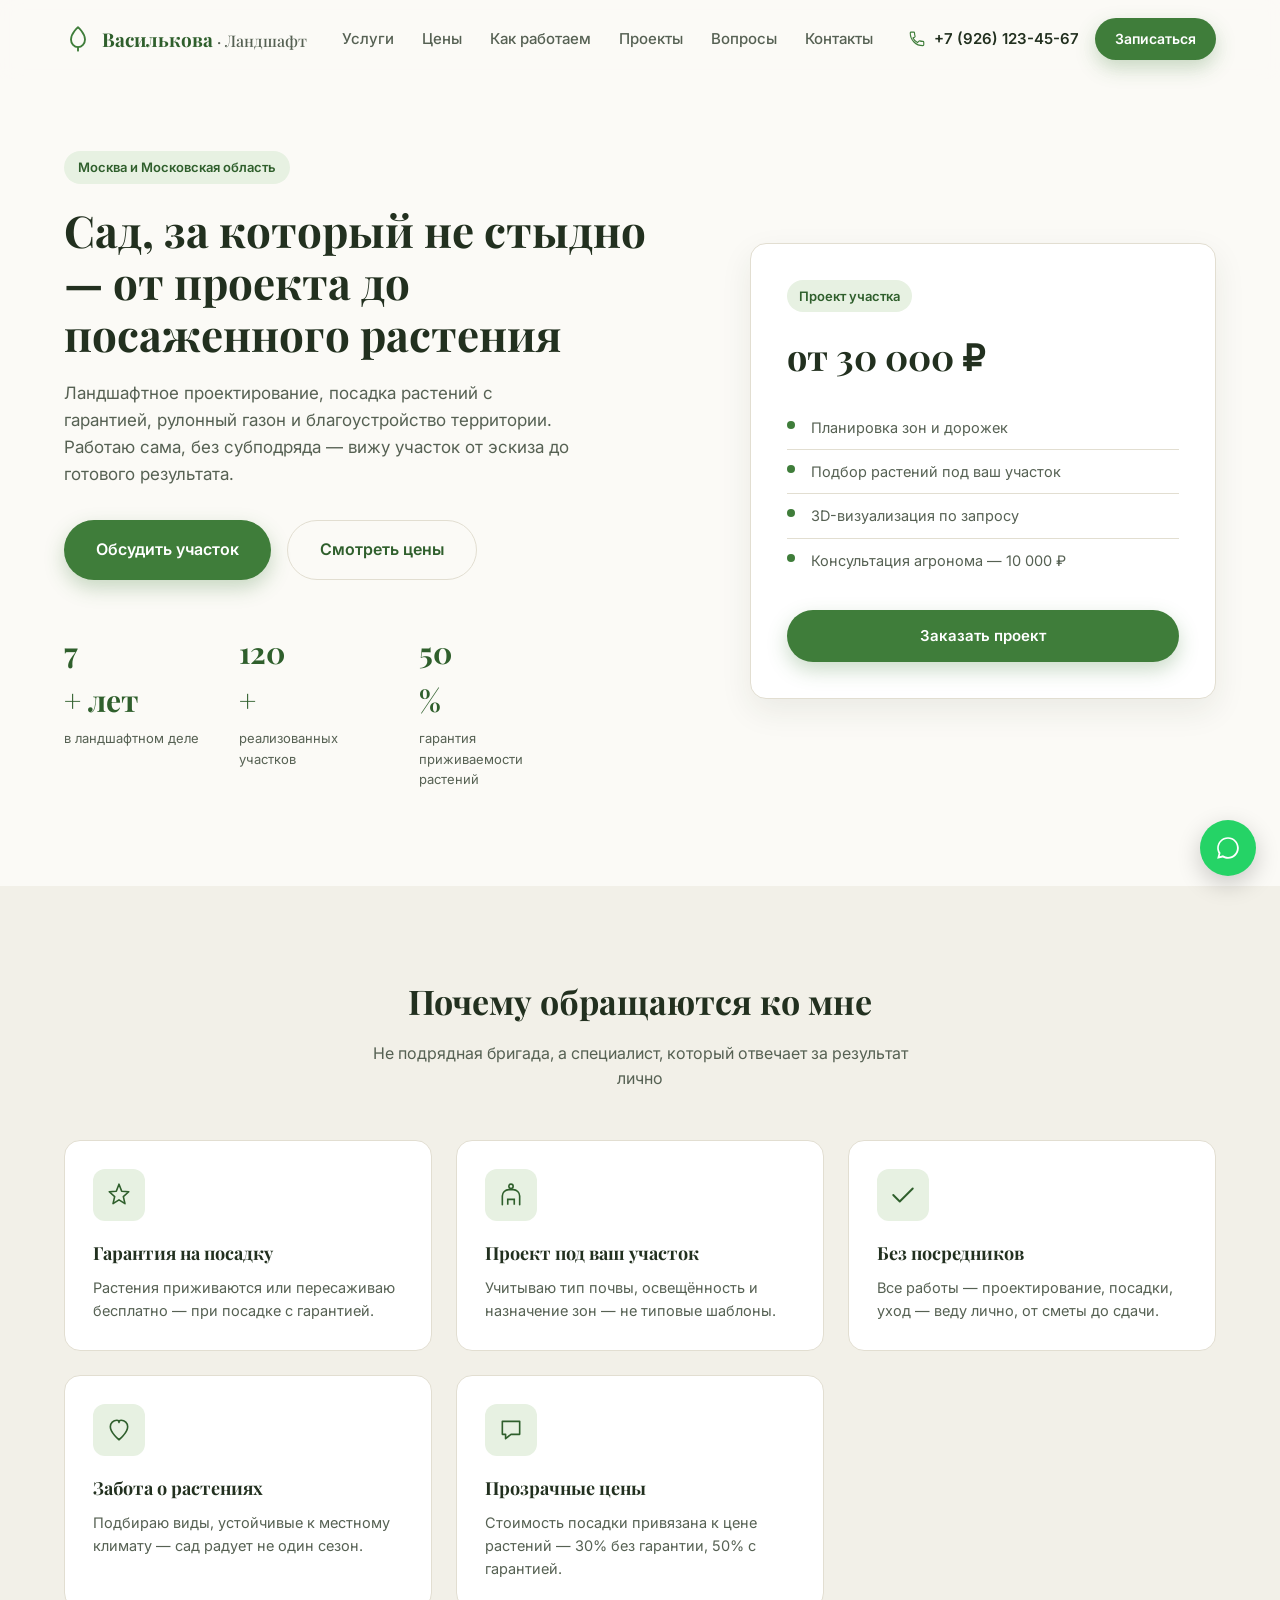
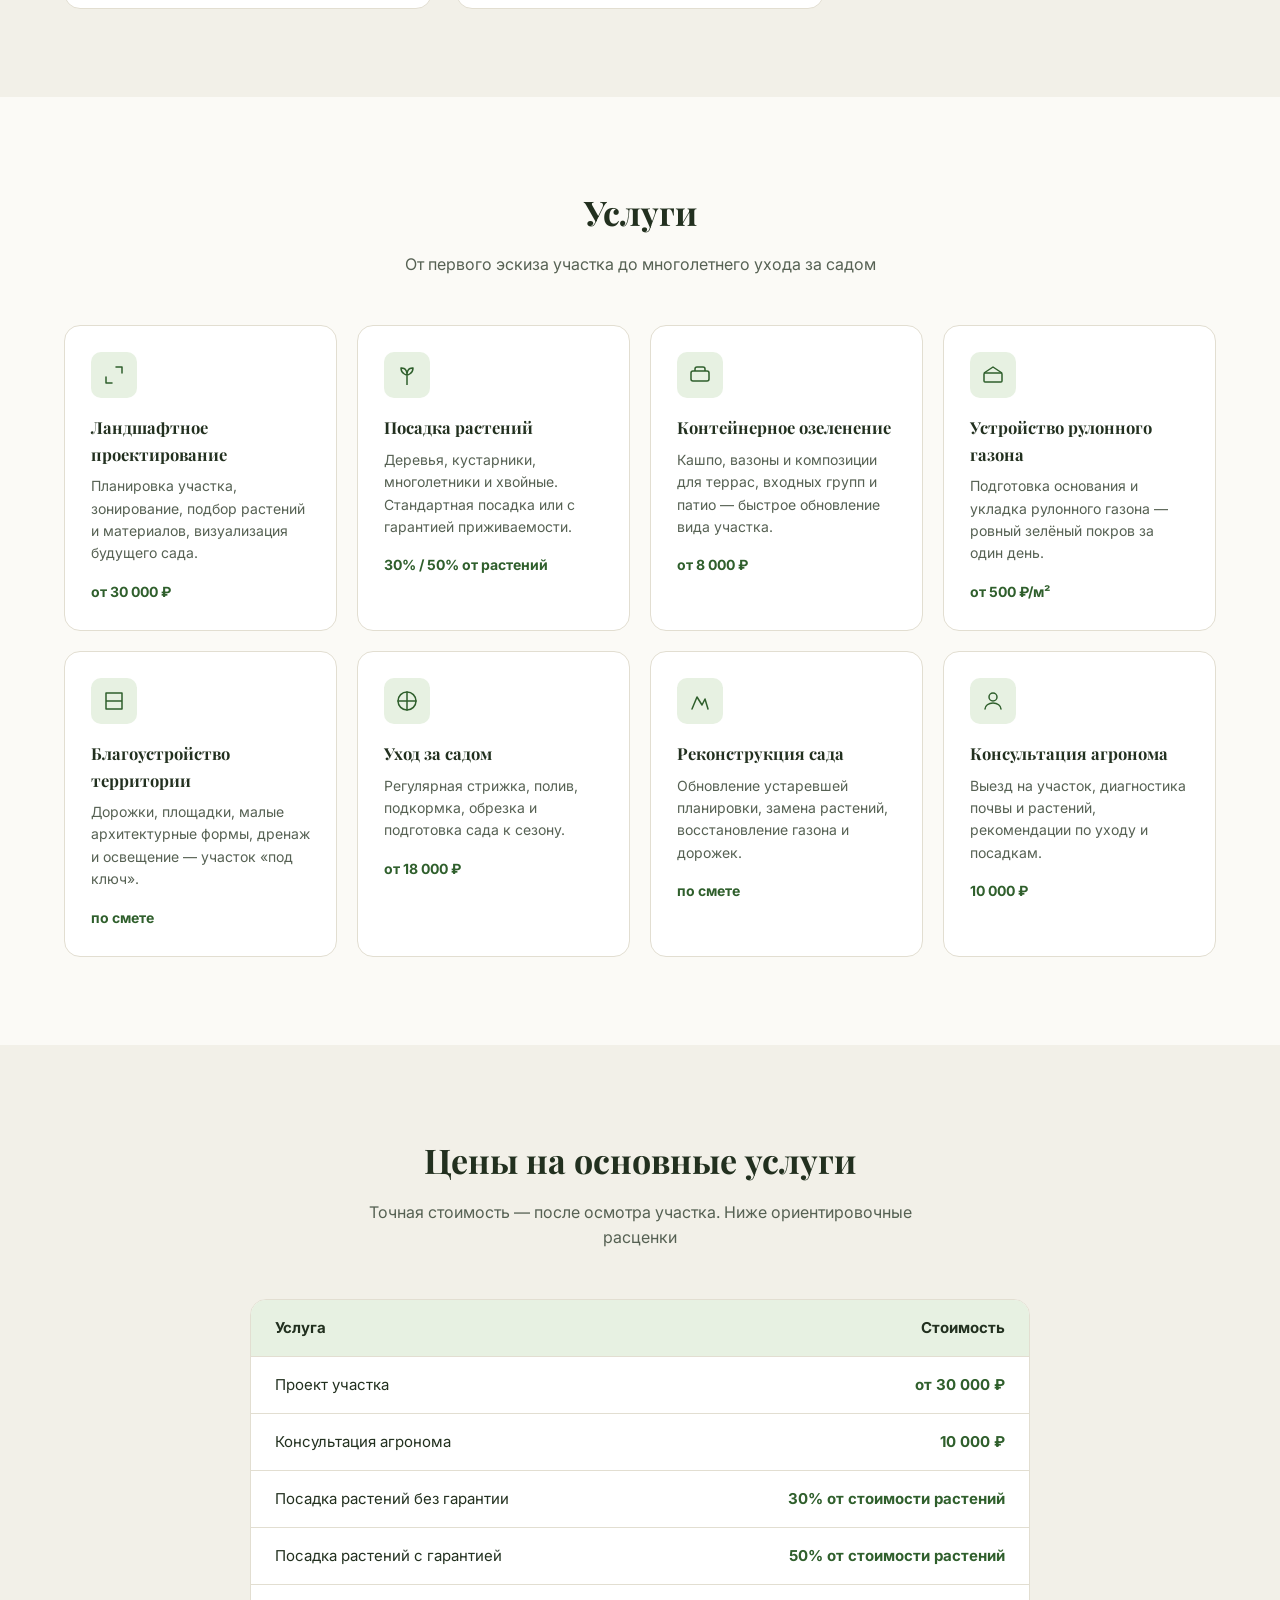
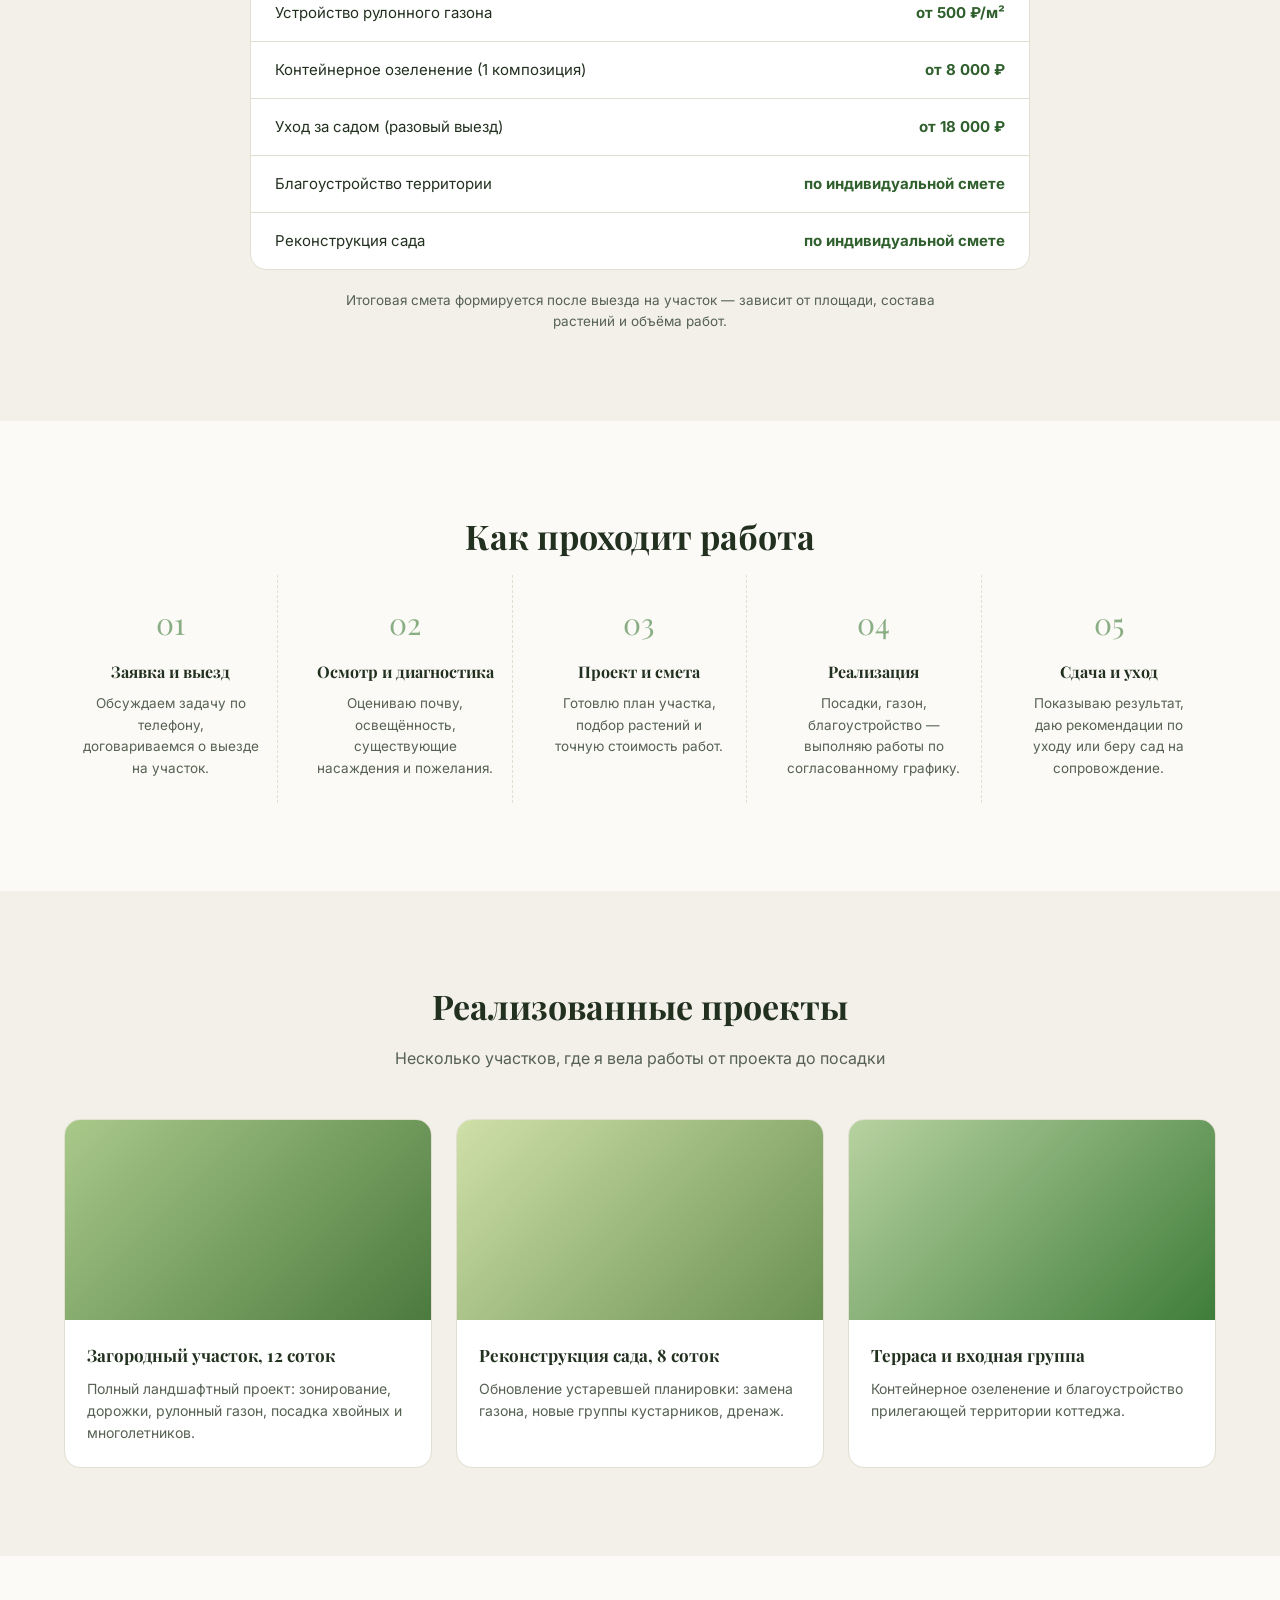
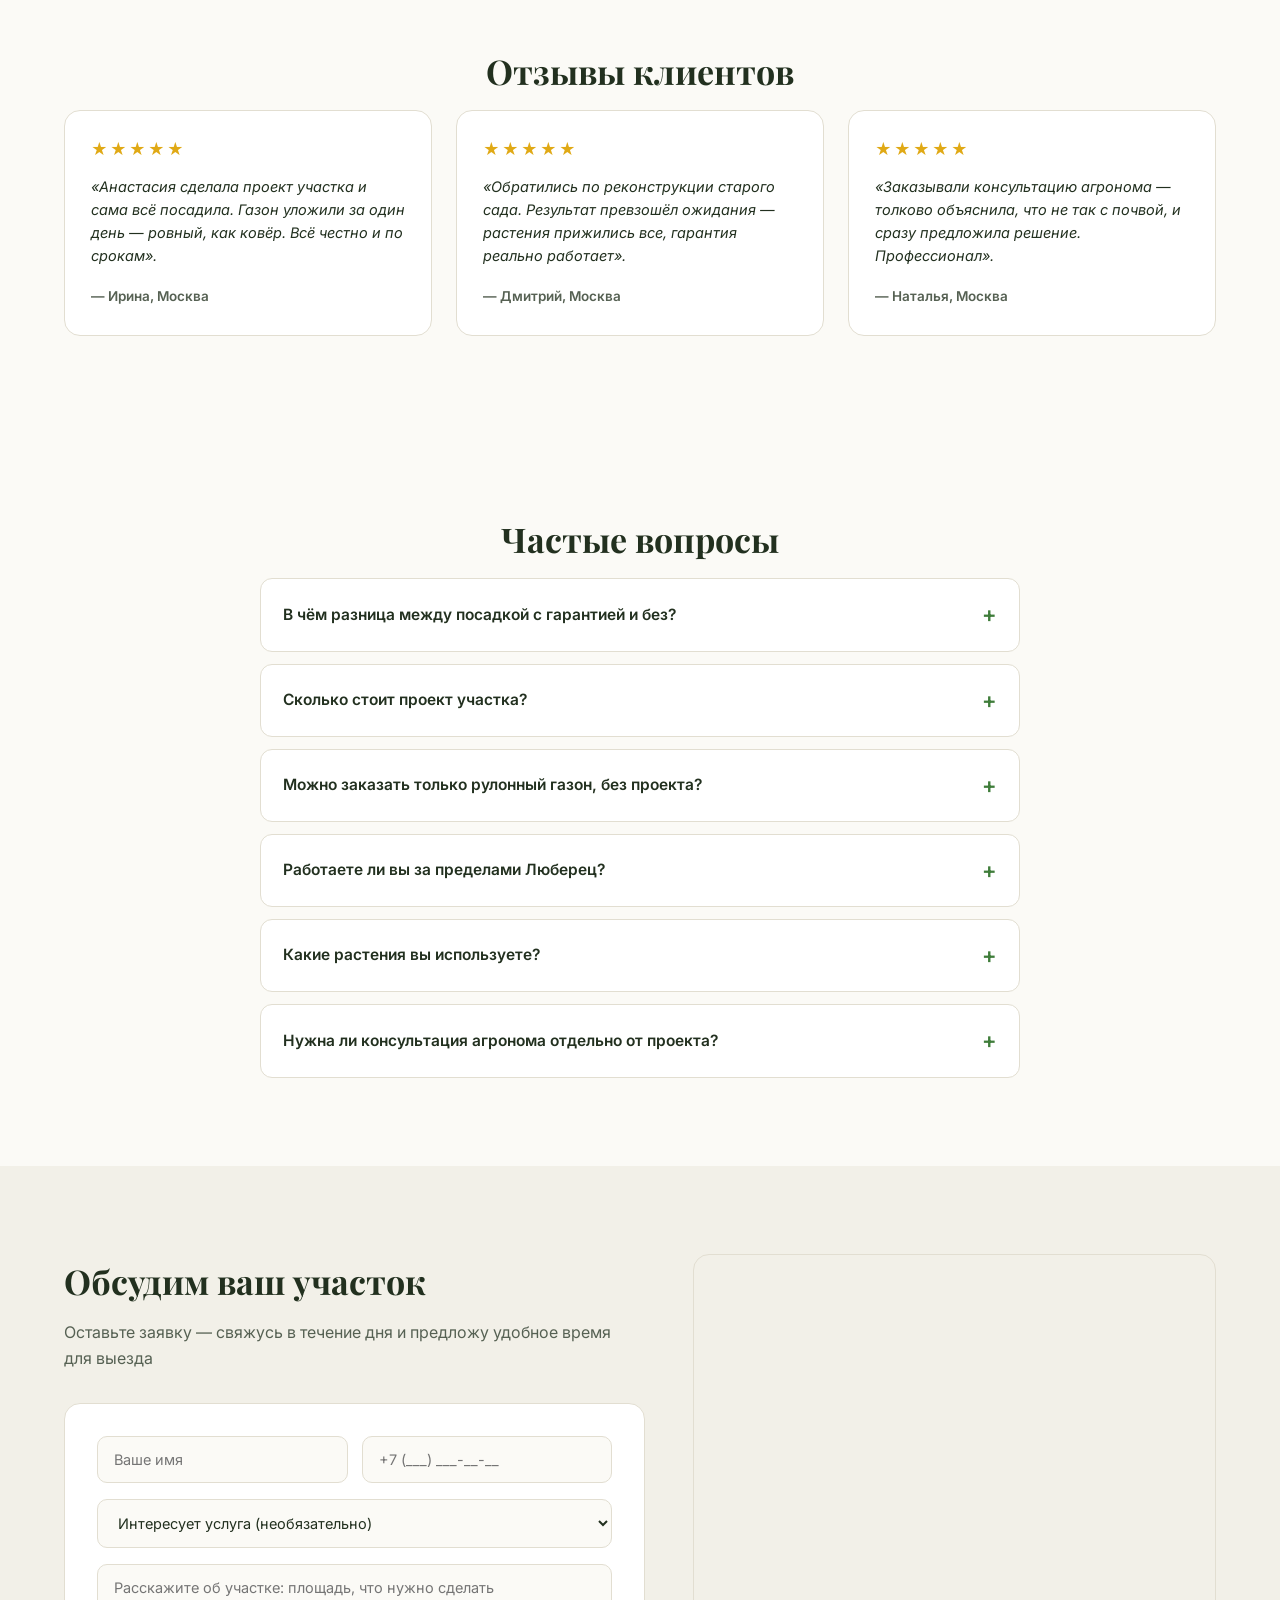
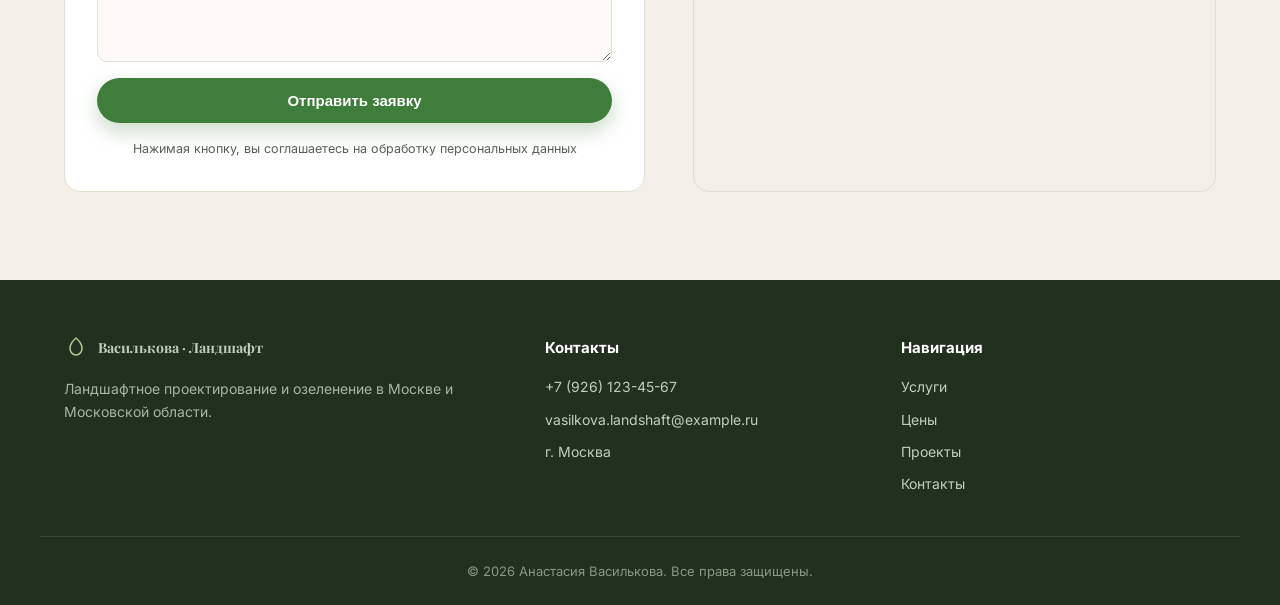
==== commit 3f03416a: "update: цена ухода за садом 18000, адрес Москва, папка images" ====
--- a/index.html
+++ b/index.html
@@ -3,8 +3,8 @@
 <head>
 <meta charset="UTF-8">
 <meta name="viewport" content="width=device-width, initial-scale=1.0">
-<title>Ландшафтный дизайн и озеленение участков — Анастасия Василькова | Люберцы</title>
-<meta name="description" content="Ландшафтное проектирование, посадка растений, рулонный газон, благоустройство и уход за садом в Люберцах и Московской области. Проект участка от 30 000 ₽.">
+<title>Ландшафтный дизайн и озеленение участков — Анастасия Василькова | Москва</title>
+<meta name="description" content="Ландшафтное проектирование, посадка растений, рулонный газон, благоустройство и уход за садом в Москве и Московской области. Проект участка от 30 000 ₽.">
 <link rel="preconnect" href="https://fonts.googleapis.com">
 <link rel="preconnect" href="https://fonts.gstatic.com" crossorigin>
 <link href="https://fonts.googleapis.com/css2?family=Inter:wght@400;500;600;700;800&family=Playfair+Display:wght@600;700&display=swap" rel="stylesheet">
@@ -48,7 +48,7 @@
   <section class="hero" id="hero">
     <div class="container hero__inner">
       <div class="hero__content">
-        <span class="eyebrow">Люберцы и Московская область</span>
+        <span class="eyebrow">Москва и Московская область</span>
         <h1>Сад, за который не стыдно — от проекта до посаженного растения</h1>
         <p class="hero__text">Ландшафтное проектирование, посадка растений с гарантией, рулонный газон и благоустройство территории. Работаю сама, без субподряда — вижу участок от эскиза до готового результата.</p>
         <div class="hero__cta">
@@ -162,7 +162,7 @@
           <div class="service__icon"><svg width="24" height="24" viewBox="0 0 24 24" fill="none"><path d="M12 3V21M3 12H21" stroke="currentColor" stroke-width="1.5" stroke-linecap="round"/><circle cx="12" cy="12" r="9" stroke="currentColor" stroke-width="1.5"/></svg></div>
           <h3>Уход за садом</h3>
           <p>Регулярная стрижка, полив, подкормка, обрезка и подготовка сада к сезону.</p>
-          <span class="service__price">от 3 000 ₽/выезд</span>
+          <span class="service__price">от 18 000 ₽</span>
         </div>
         <div class="service">
           <div class="service__icon"><svg width="24" height="24" viewBox="0 0 24 24" fill="none"><path d="M4 20L9 8L14 16L17 10L20 20" stroke="currentColor" stroke-width="1.5" stroke-linejoin="round" stroke-linecap="round"/></svg></div>
@@ -195,7 +195,7 @@
         <div class="price-row"><span>Посадка растений с гарантией</span><span>50% от стоимости растений</span></div>
         <div class="price-row"><span>Устройство рулонного газона</span><span>от 500 ₽/м²</span></div>
         <div class="price-row"><span>Контейнерное озеленение (1 композиция)</span><span>от 8 000 ₽</span></div>
-        <div class="price-row"><span>Уход за садом (разовый выезд)</span><span>от 3 000 ₽</span></div>
+        <div class="price-row"><span>Уход за садом (разовый выезд)</span><span>от 18 000 ₽</span></div>
         <div class="price-row"><span>Благоустройство территории</span><span>по индивидуальной смете</span></div>
         <div class="price-row"><span>Реконструкция сада</span><span>по индивидуальной смете</span></div>
       </div>
@@ -274,17 +274,17 @@
         <div class="review">
           <div class="review__stars">★★★★★</div>
           <p>«Анастасия сделала проект участка и сама всё посадила. Газон уложили за один день — ровный, как ковёр. Всё честно и по срокам».</p>
-          <span class="review__author">— Ирина, Люберцы</span>
+          <span class="review__author">— Ирина, Москва</span>
         </div>
         <div class="review">
           <div class="review__stars">★★★★★</div>
           <p>«Обратились по реконструкции старого сада. Результат превзошёл ожидания — растения прижились все, гарантия реально работает».</p>
-          <span class="review__author">— Дмитрий, Люберецкий округ</span>
+          <span class="review__author">— Дмитрий, Москва</span>
         </div>
         <div class="review">
           <div class="review__stars">★★★★★</div>
           <p>«Заказывали консультацию агронома — толково объяснила, что не так с почвой, и сразу предложила решение. Профессионал».</p>
-          <span class="review__author">— Наталья, Котельники</span>
+          <span class="review__author">— Наталья, Москва</span>
         </div>
       </div>
     </div>
@@ -308,7 +308,7 @@
         </details>
         <details class="faq__item">
           <summary>Работаете ли вы за пределами Люберец?</summary>
-          <p>Да, выезжаю по Люберецкому округу и ближайшим районам Московской области. Уточняйте адрес при заявке.</p>
+          <p>Да, выезжаю по Москве и ближайшим районам Московской области. Уточняйте адрес при заявке.</p>
         </details>
         <details class="faq__item">
           <summary>Какие растения вы используете?</summary>
@@ -352,7 +352,7 @@
       </div>
 
       <div class="map-wrap">
-        <iframe src="https://yandex.ru/map-widget/v1/?ll=37.892360%2C55.677520&z=12" width="100%" height="100%" frameborder="0" loading="lazy" title="Карта — Люберцы"></iframe>
+        <iframe src="https://yandex.ru/map-widget/v1/?ll=37.618423%2C55.751244&z=11" width="100%" height="100%" frameborder="0" loading="lazy" title="Карта — Москва"></iframe>
       </div>
     </div>
   </section>
@@ -366,13 +366,13 @@
         <span class="logo__icon"><svg width="24" height="24" viewBox="0 0 24 24" fill="none"><path d="M12 2C12 2 6 7 6 12.5C6 16.09 8.69 19 12 19C15.31 19 18 16.09 18 12.5C18 7 12 2 12 2Z" stroke="currentColor" stroke-width="1.6" stroke-linejoin="round"/></svg></span>
         <span class="logo__text">Василькова · Ландшафт</span>
       </a>
-      <p>Ландшафтное проектирование и озеленение в Люберцах и Московской области.</p>
+      <p>Ландшафтное проектирование и озеленение в Москве и Московской области.</p>
     </div>
     <div class="footer__col">
       <h4>Контакты</h4>
       <a href="tel:+79261234567">+7 (926) 123-45-67</a>
       <a href="mailto:vasilkova.landshaft@example.ru">vasilkova.landshaft@example.ru</a>
-      <span>Люберцы, Московская область</span>
+      <span>г. Москва</span>
     </div>
     <div class="footer__col">
       <h4>Навигация</h4>
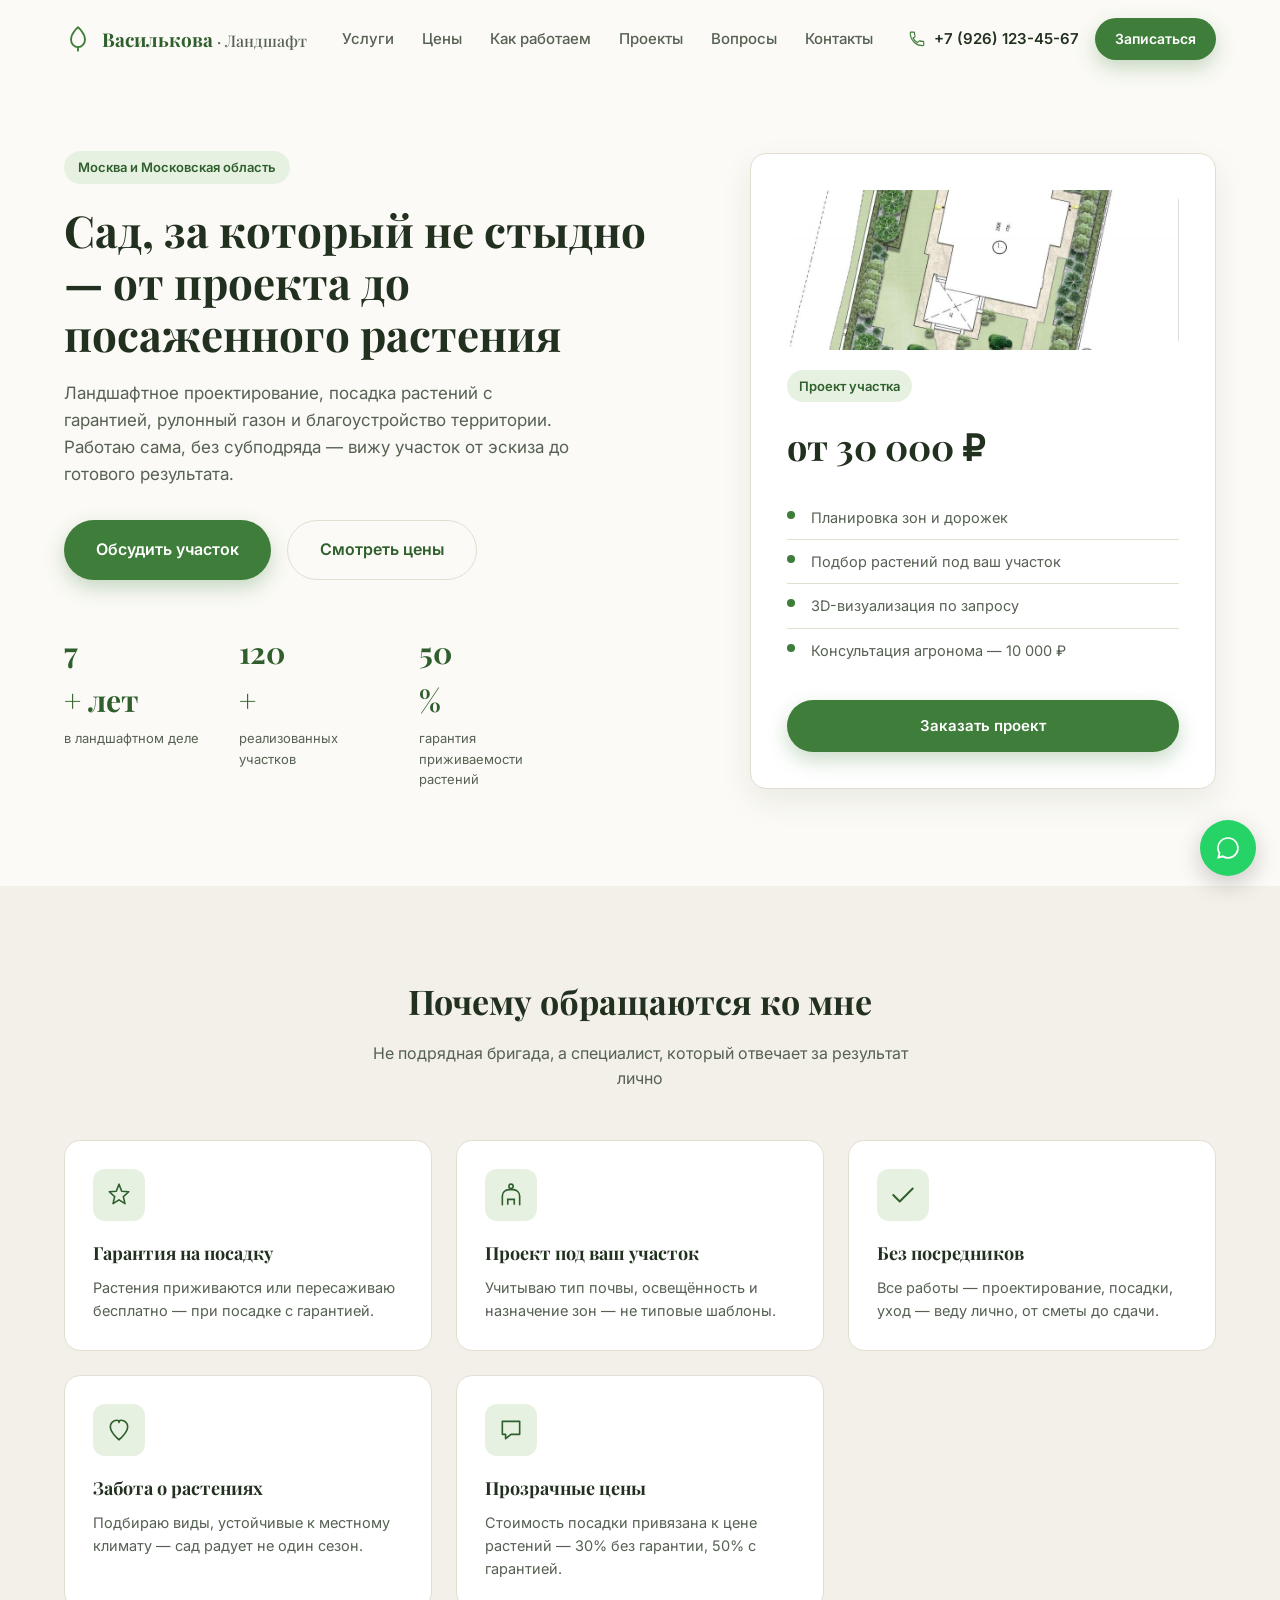
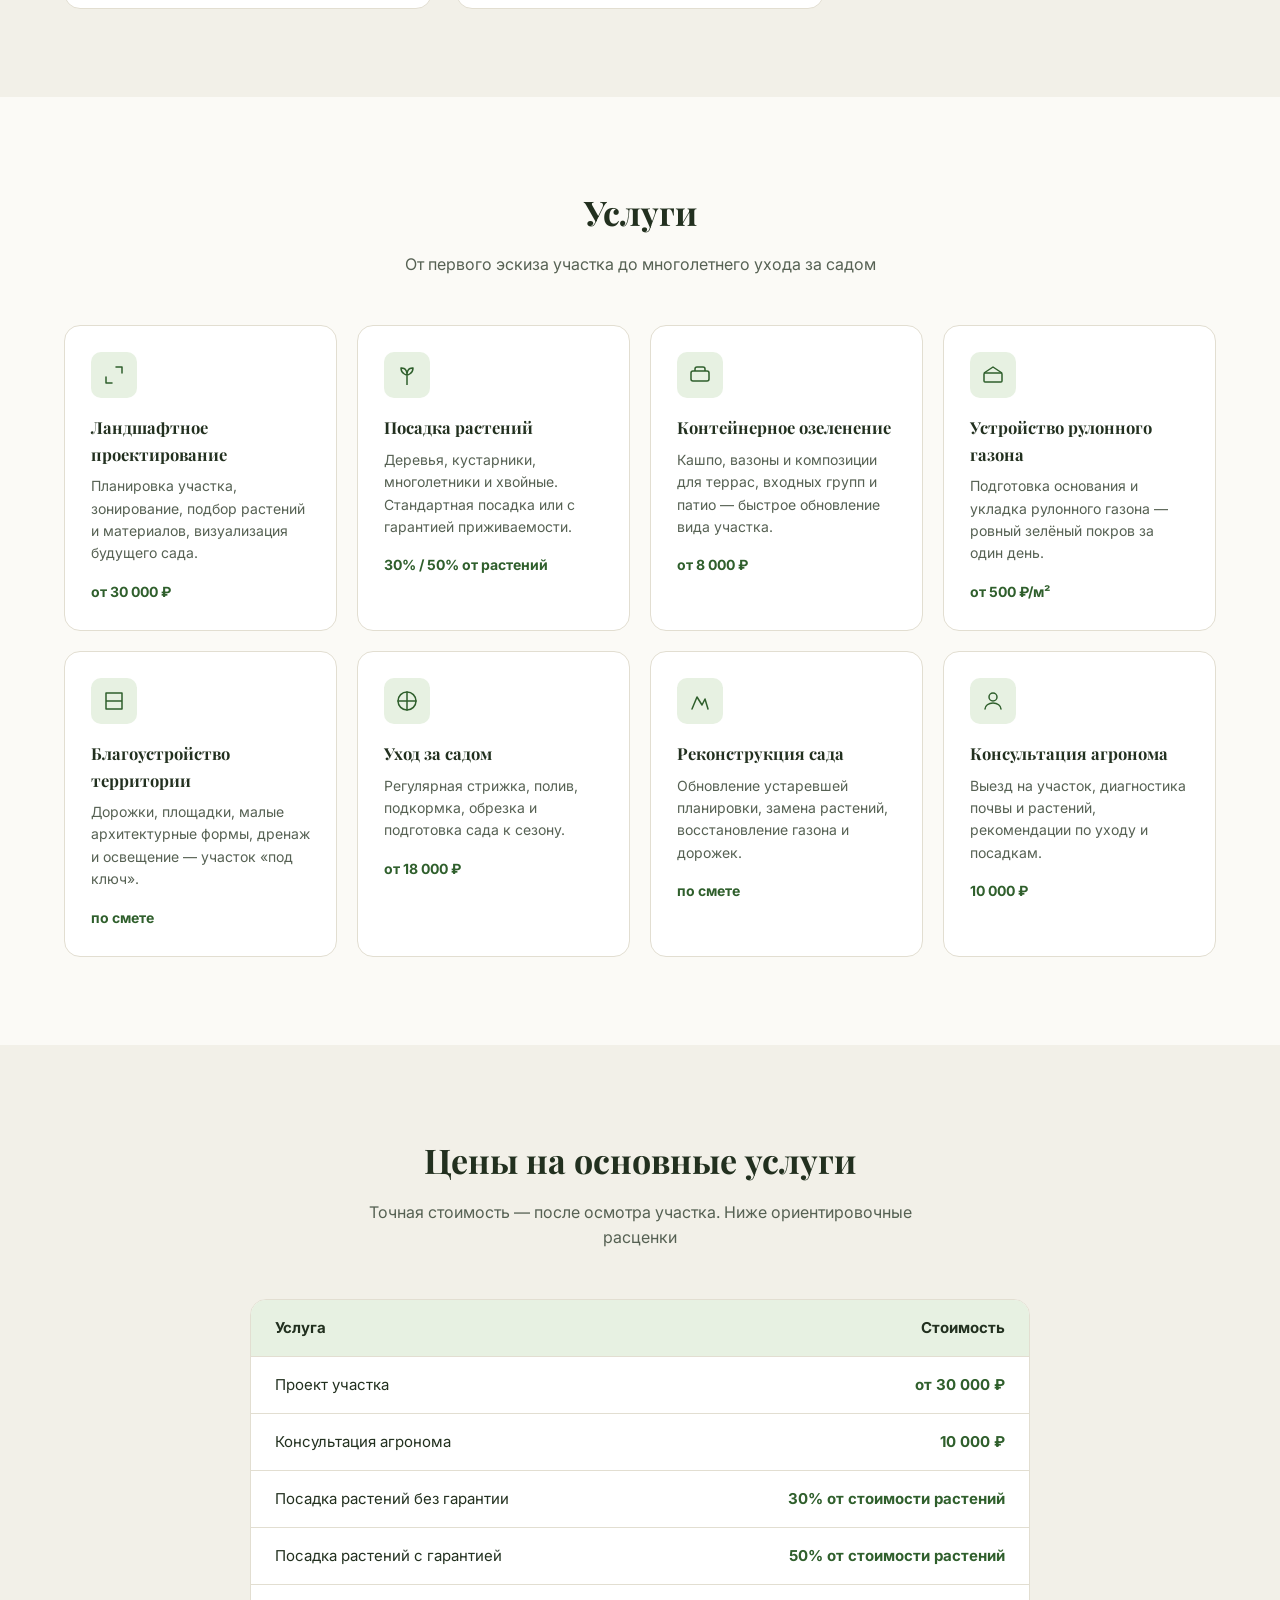
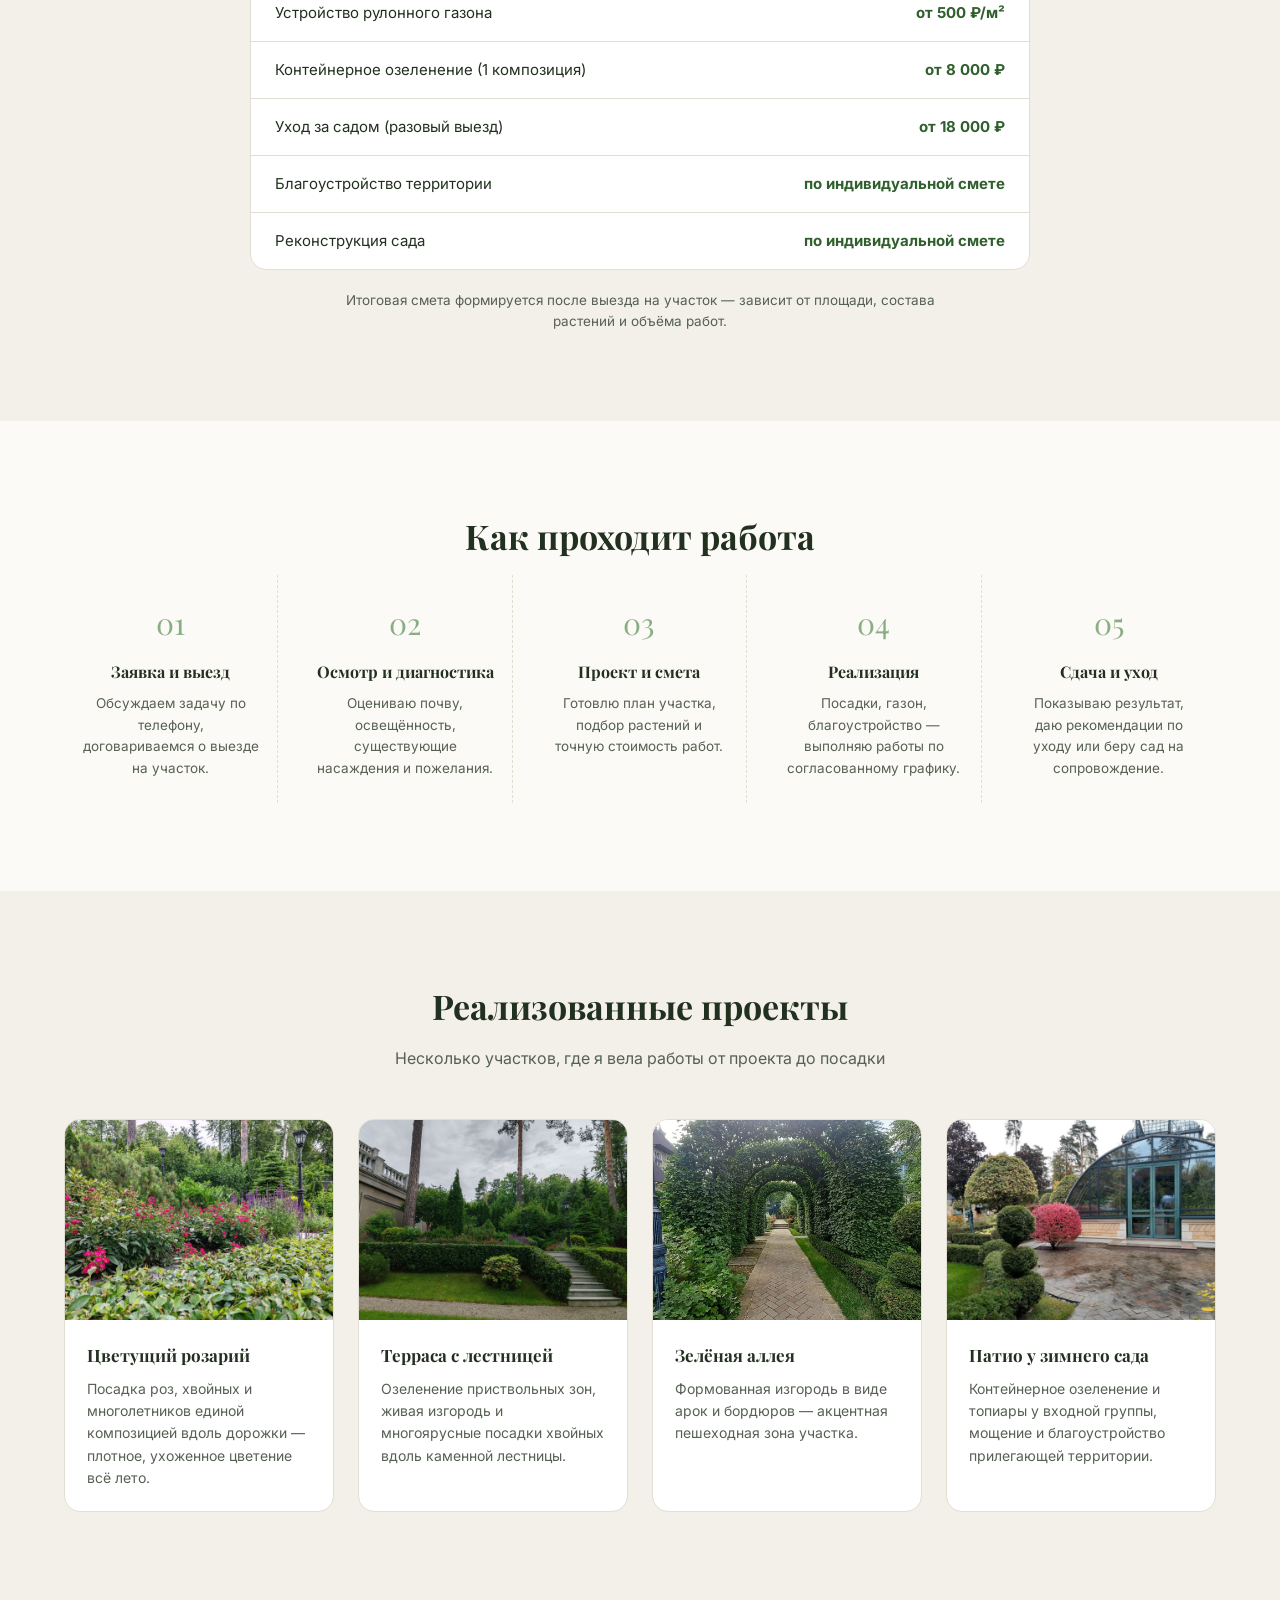
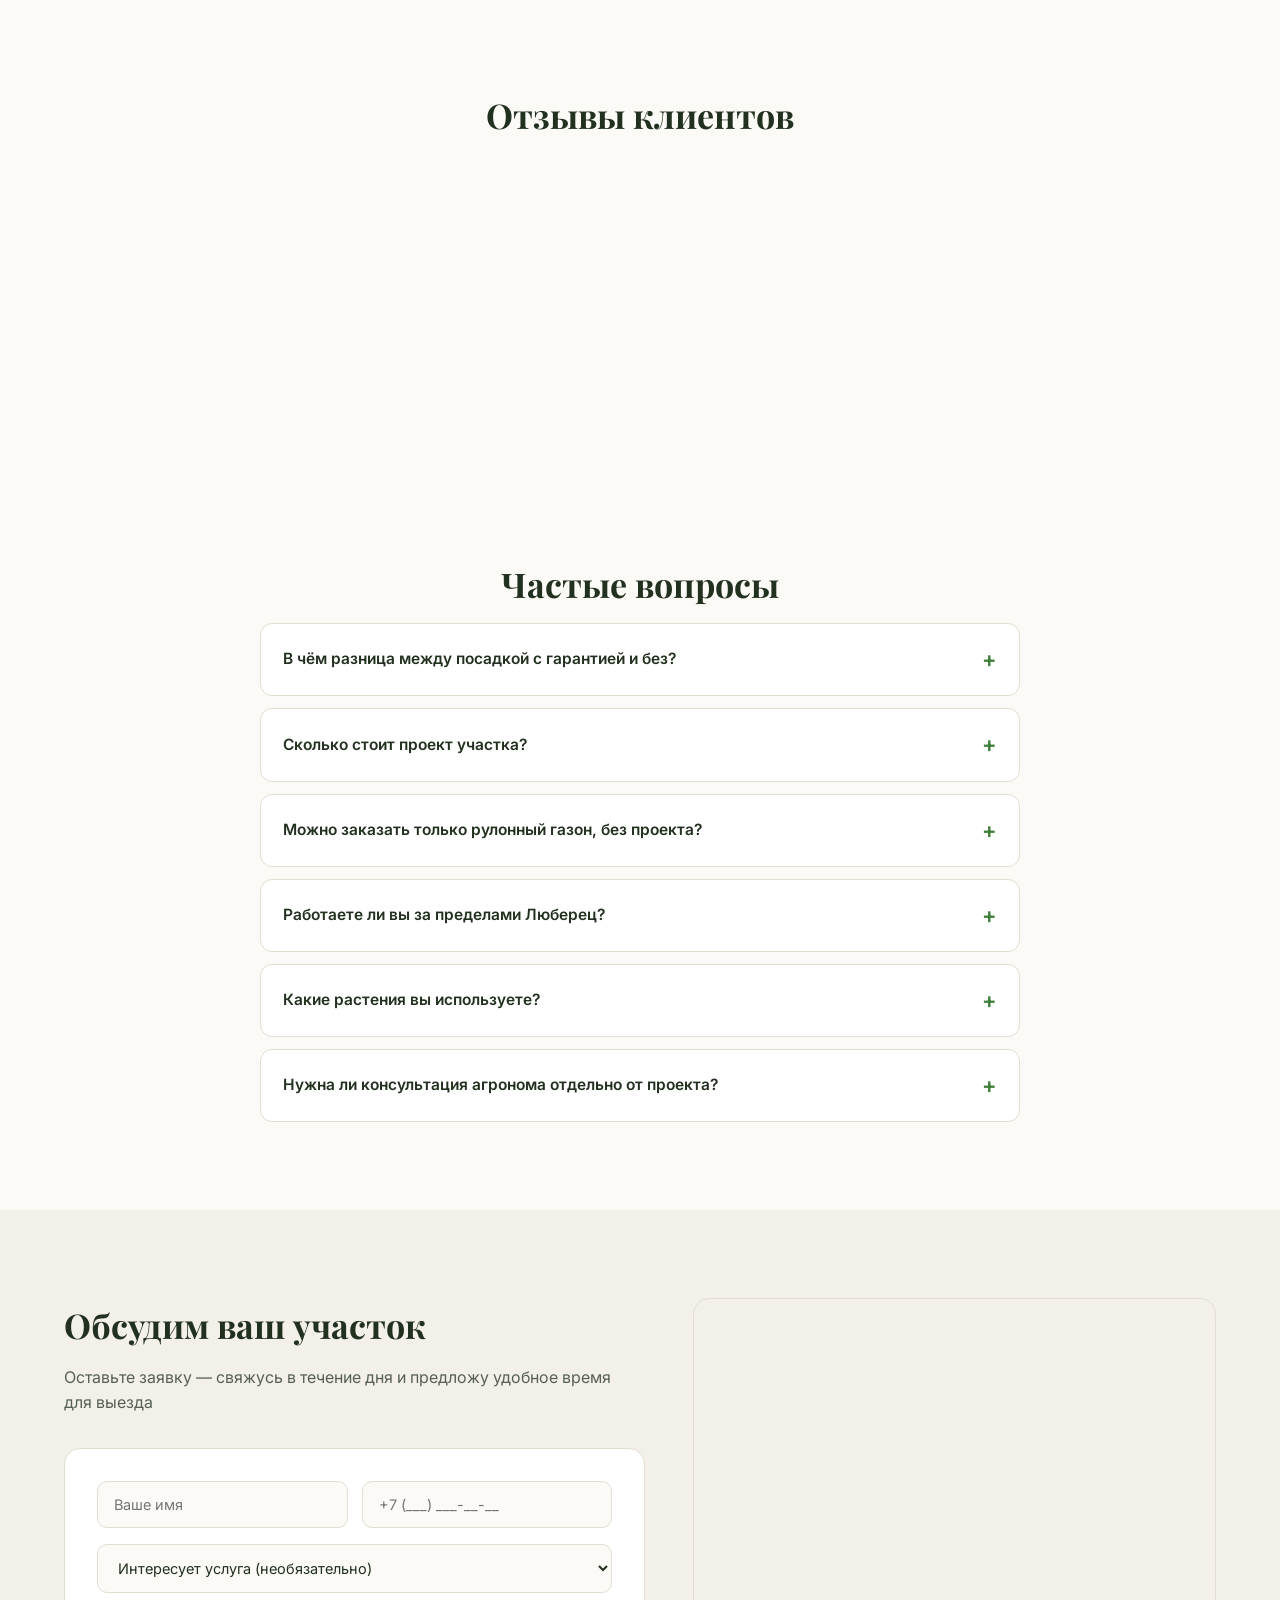
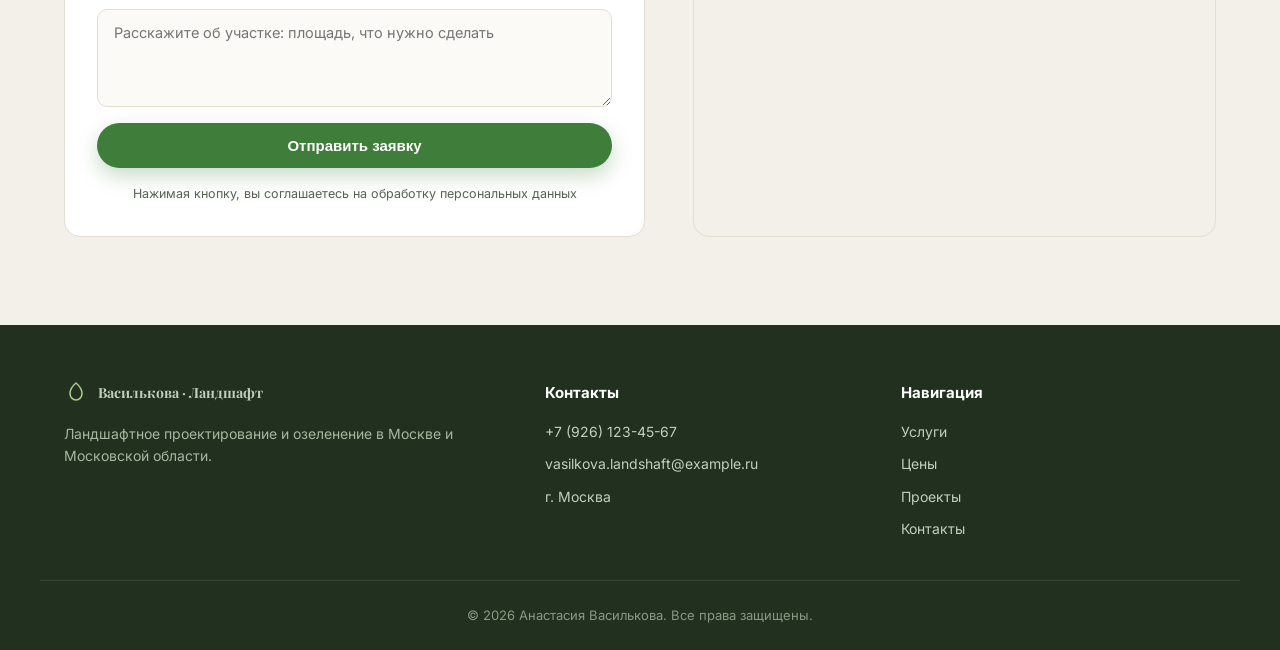
==== commit 34fd295e: "add: реальные фото проектов и план участка в hero" ====
--- a/index.html
+++ b/index.html
@@ -72,6 +72,7 @@
       </div>
 
       <div class="hero__card">
+        <img src="images/object-3.jpg" alt="Пример ландшафтного проекта участка" class="hero__card-img">
         <div class="hero__card-badge">Проект участка</div>
         <div class="hero__card-price">от 30 000 ₽</div>
         <ul class="hero__card-list">
@@ -243,24 +244,31 @@
 
       <div class="objects-grid">
         <div class="object">
-          <div class="object__img object__img--1"></div>
+          <div class="object__img" style="background-image:url('images/object-1.jpg')"></div>
           <div class="object__body">
-            <h3>Загородный участок, 12 соток</h3>
-            <p>Полный ландшафтный проект: зонирование, дорожки, рулонный газон, посадка хвойных и многолетников.</p>
+            <h3>Цветущий розарий</h3>
+            <p>Посадка роз, хвойных и многолетников единой композицией вдоль дорожки — плотное, ухоженное цветение всё лето.</p>
           </div>
         </div>
         <div class="object">
-          <div class="object__img object__img--2"></div>
+          <div class="object__img" style="background-image:url('images/object-2.jpg')"></div>
           <div class="object__body">
-            <h3>Реконструкция сада, 8 соток</h3>
-            <p>Обновление устаревшей планировки: замена газона, новые группы кустарников, дренаж.</p>
+            <h3>Терраса с лестницей</h3>
+            <p>Озеленение приствольных зон, живая изгородь и многоярусные посадки хвойных вдоль каменной лестницы.</p>
           </div>
         </div>
         <div class="object">
-          <div class="object__img object__img--3"></div>
+          <div class="object__img" style="background-image:url('images/object-4.jpg')"></div>
           <div class="object__body">
-            <h3>Терраса и входная группа</h3>
-            <p>Контейнерное озеленение и благоустройство прилегающей территории коттеджа.</p>
+            <h3>Зелёная аллея</h3>
+            <p>Формованная изгородь в виде арок и бордюров — акцентная пешеходная зона участка.</p>
+          </div>
+        </div>
+        <div class="object">
+          <div class="object__img" style="background-image:url('images/object-5.jpg')"></div>
+          <div class="object__body">
+            <h3>Патио у зимнего сада</h3>
+            <p>Контейнерное озеленение и топиары у входной группы, мощение и благоустройство прилегающей территории.</p>
           </div>
         </div>
       </div>
--- a/styles.css
+++ b/styles.css
@@ -191,6 +191,13 @@
   padding: 36px;
   box-shadow: var(--shadow);
 }
+.hero__card-img {
+  width: 100%;
+  height: 160px;
+  object-fit: cover;
+  border-radius: 12px;
+  margin-bottom: 20px;
+}
 .hero__card-badge {
   display: inline-block;
   background: var(--accent-soft);
@@ -366,7 +373,7 @@
 .objects { background: var(--bg-alt); }
 .objects-grid {
   display: grid;
-  grid-template-columns: repeat(3, 1fr);
+  grid-template-columns: repeat(4, 1fr);
   gap: 24px;
 }
 .object {
@@ -380,9 +387,6 @@
   background-size: cover;
   background-position: center;
 }
-.object__img--1 { background: linear-gradient(135deg, #a9c98a, #4c7a3f); }
-.object__img--2 { background: linear-gradient(135deg, #cfe0a8, #6a9152); }
-.object__img--3 { background: linear-gradient(135deg, #b7d2a0, #3f7d3a); }
 .object__body { padding: 22px; }
 .object__body h3 { font-size: 17px; margin-bottom: 8px; }
 .object__body p { color: var(--ink-soft); font-size: 14px; }
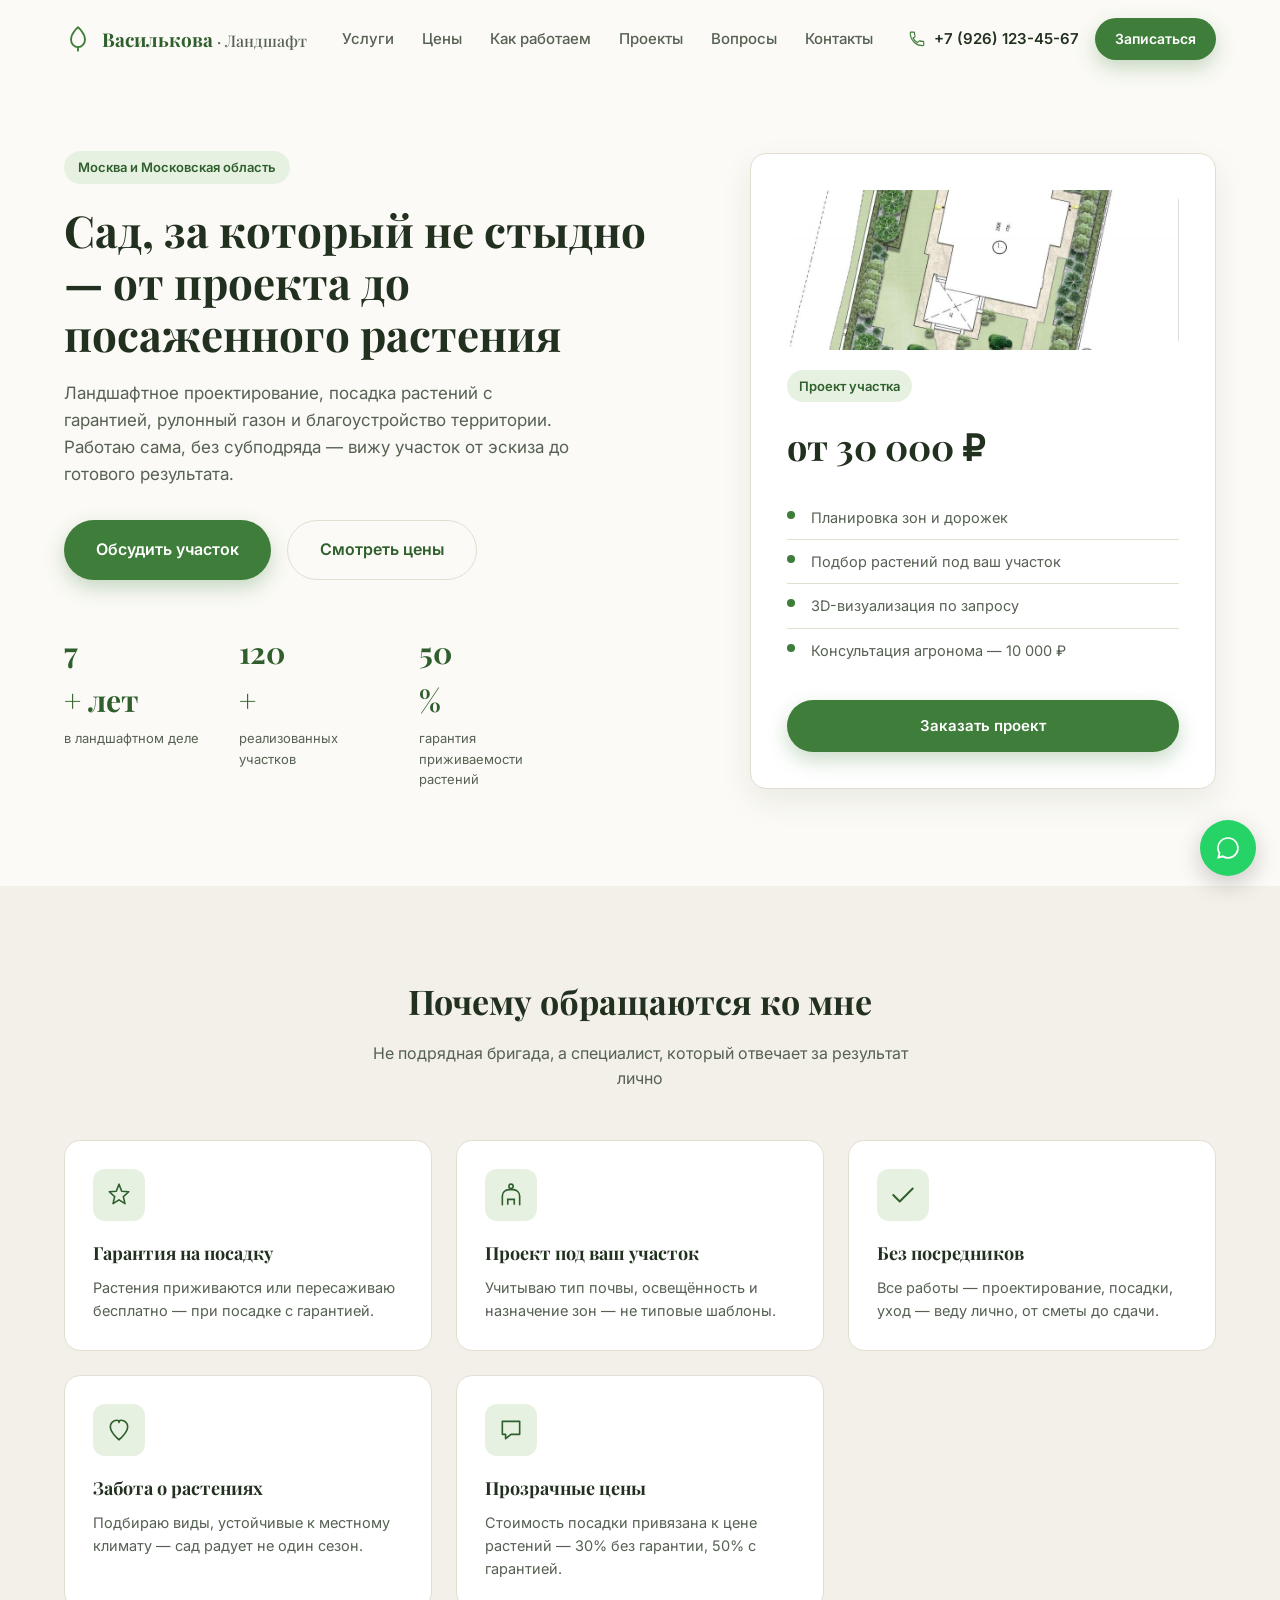
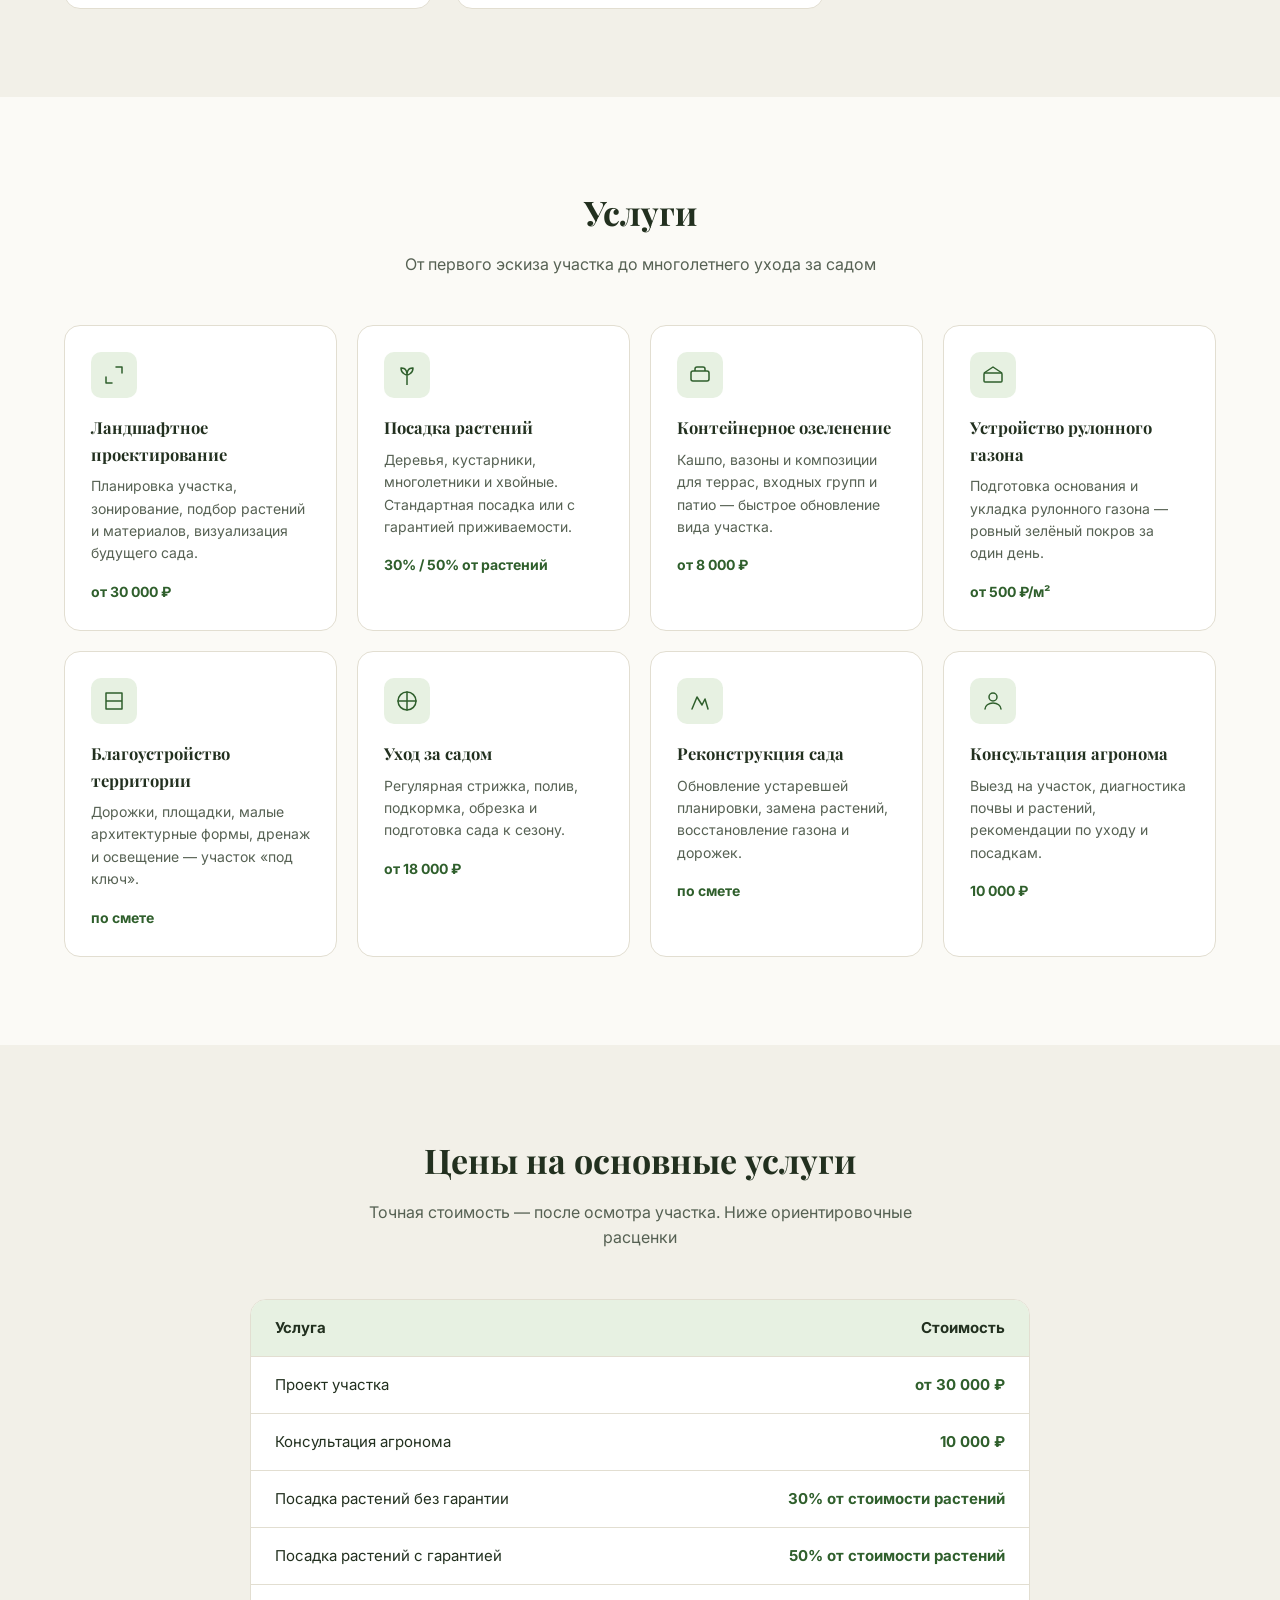
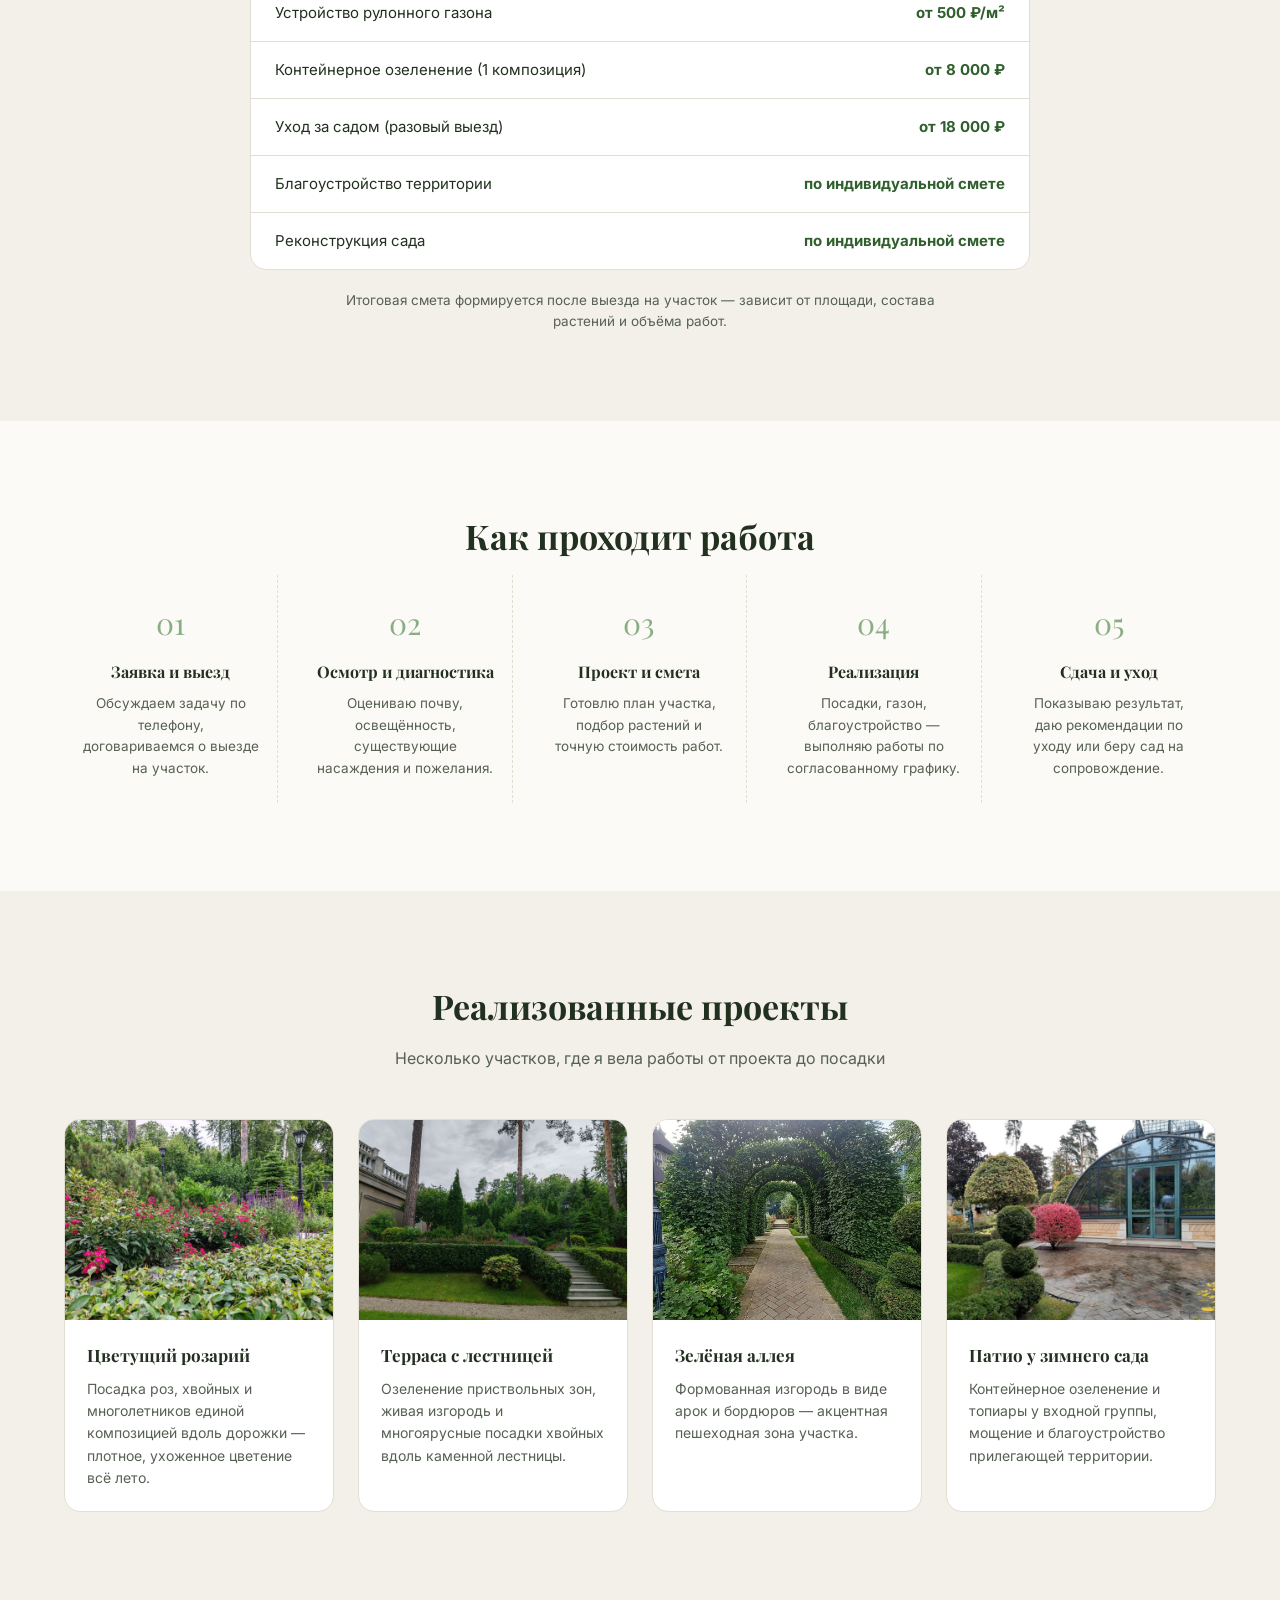
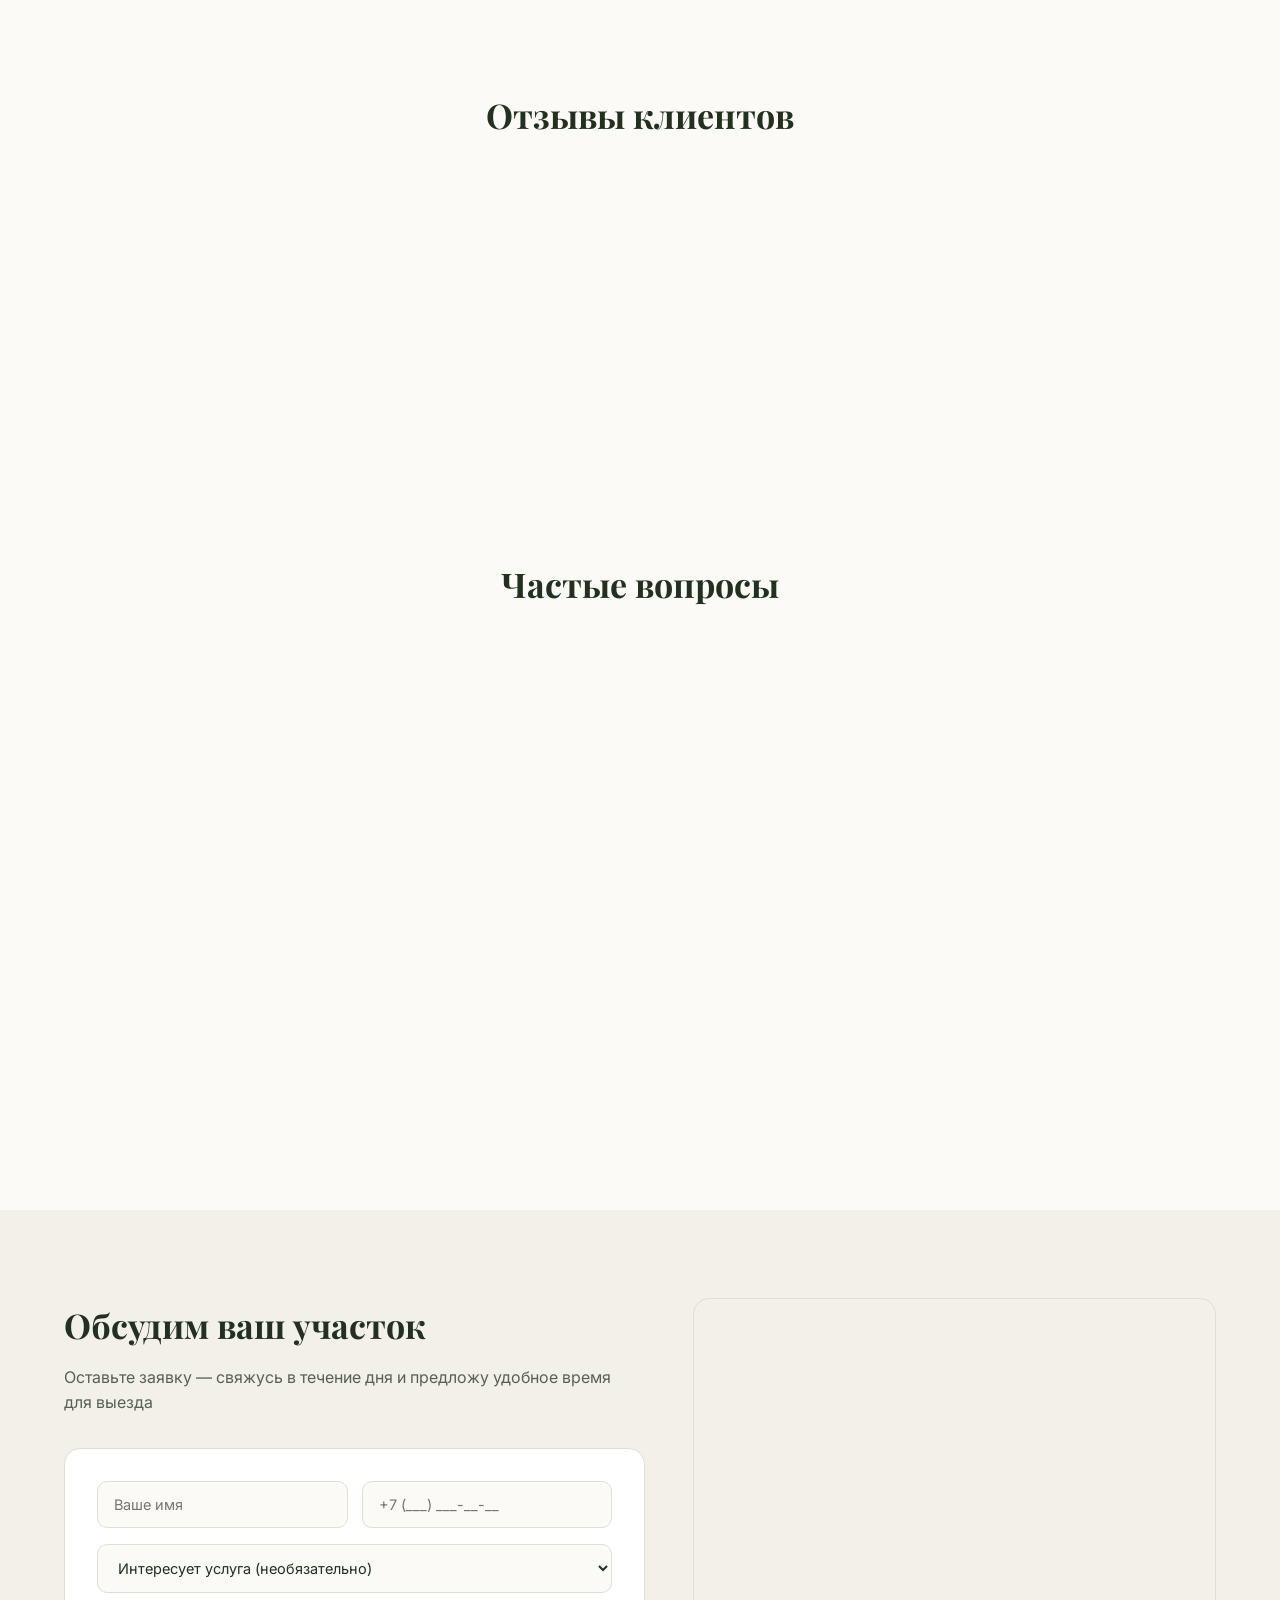
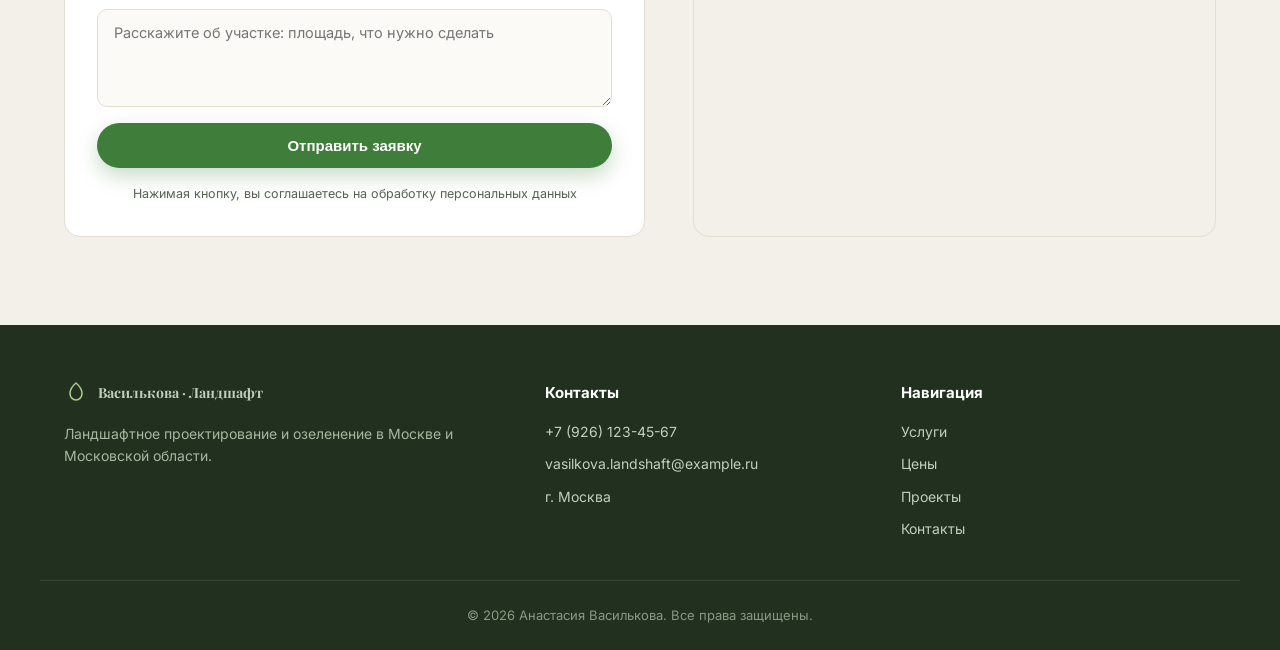
==== commit 92435f95: "update: FAQ - вопрос про районы выезда" ====
--- a/index.html
+++ b/index.html
@@ -315,8 +315,8 @@
           <p>Да, устройство рулонного газона — самостоятельная услуга от 500 ₽/м², включает подготовку основания и укладку.</p>
         </details>
         <details class="faq__item">
-          <summary>Работаете ли вы за пределами Люберец?</summary>
-          <p>Да, выезжаю по Москве и ближайшим районам Московской области. Уточняйте адрес при заявке.</p>
+          <summary>В какие районы выезжаете?</summary>
+          <p>Работаем по Москве и Московской области.</p>
         </details>
         <details class="faq__item">
           <summary>Какие растения вы используете?</summary>
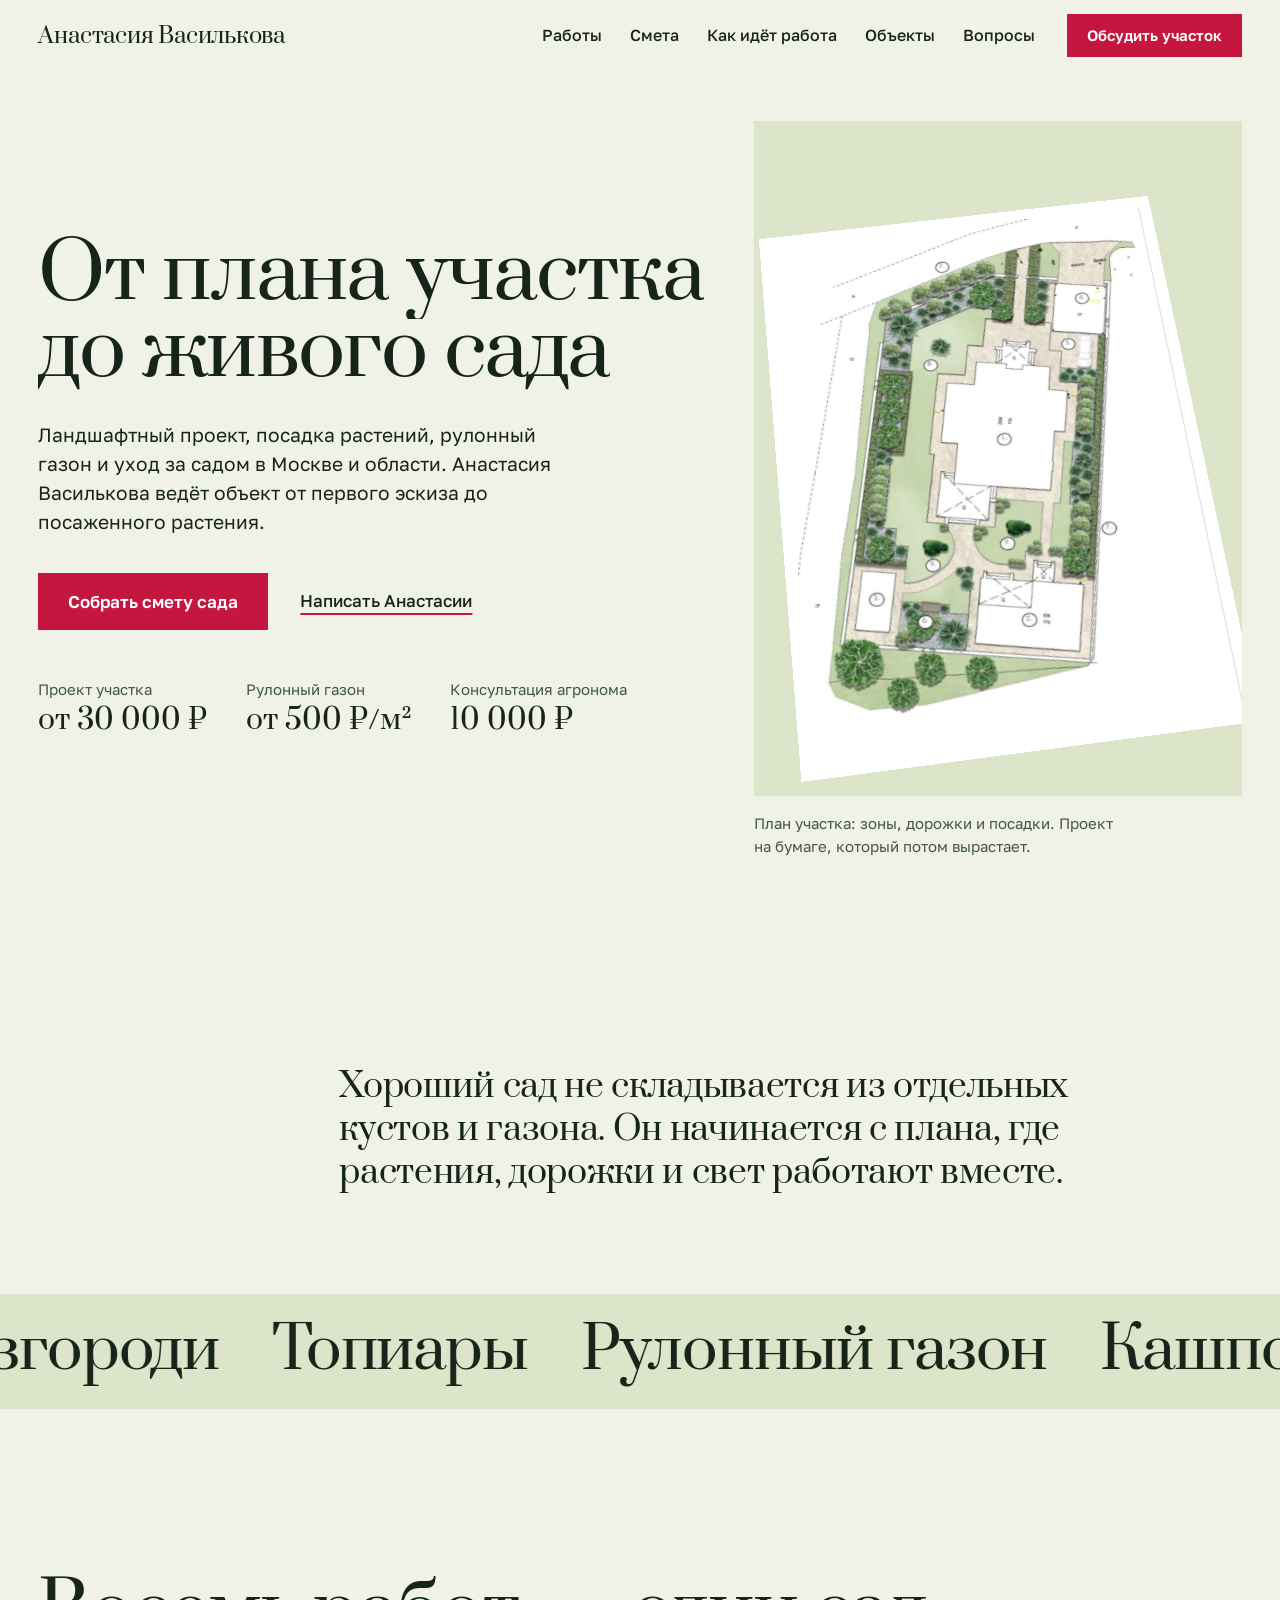
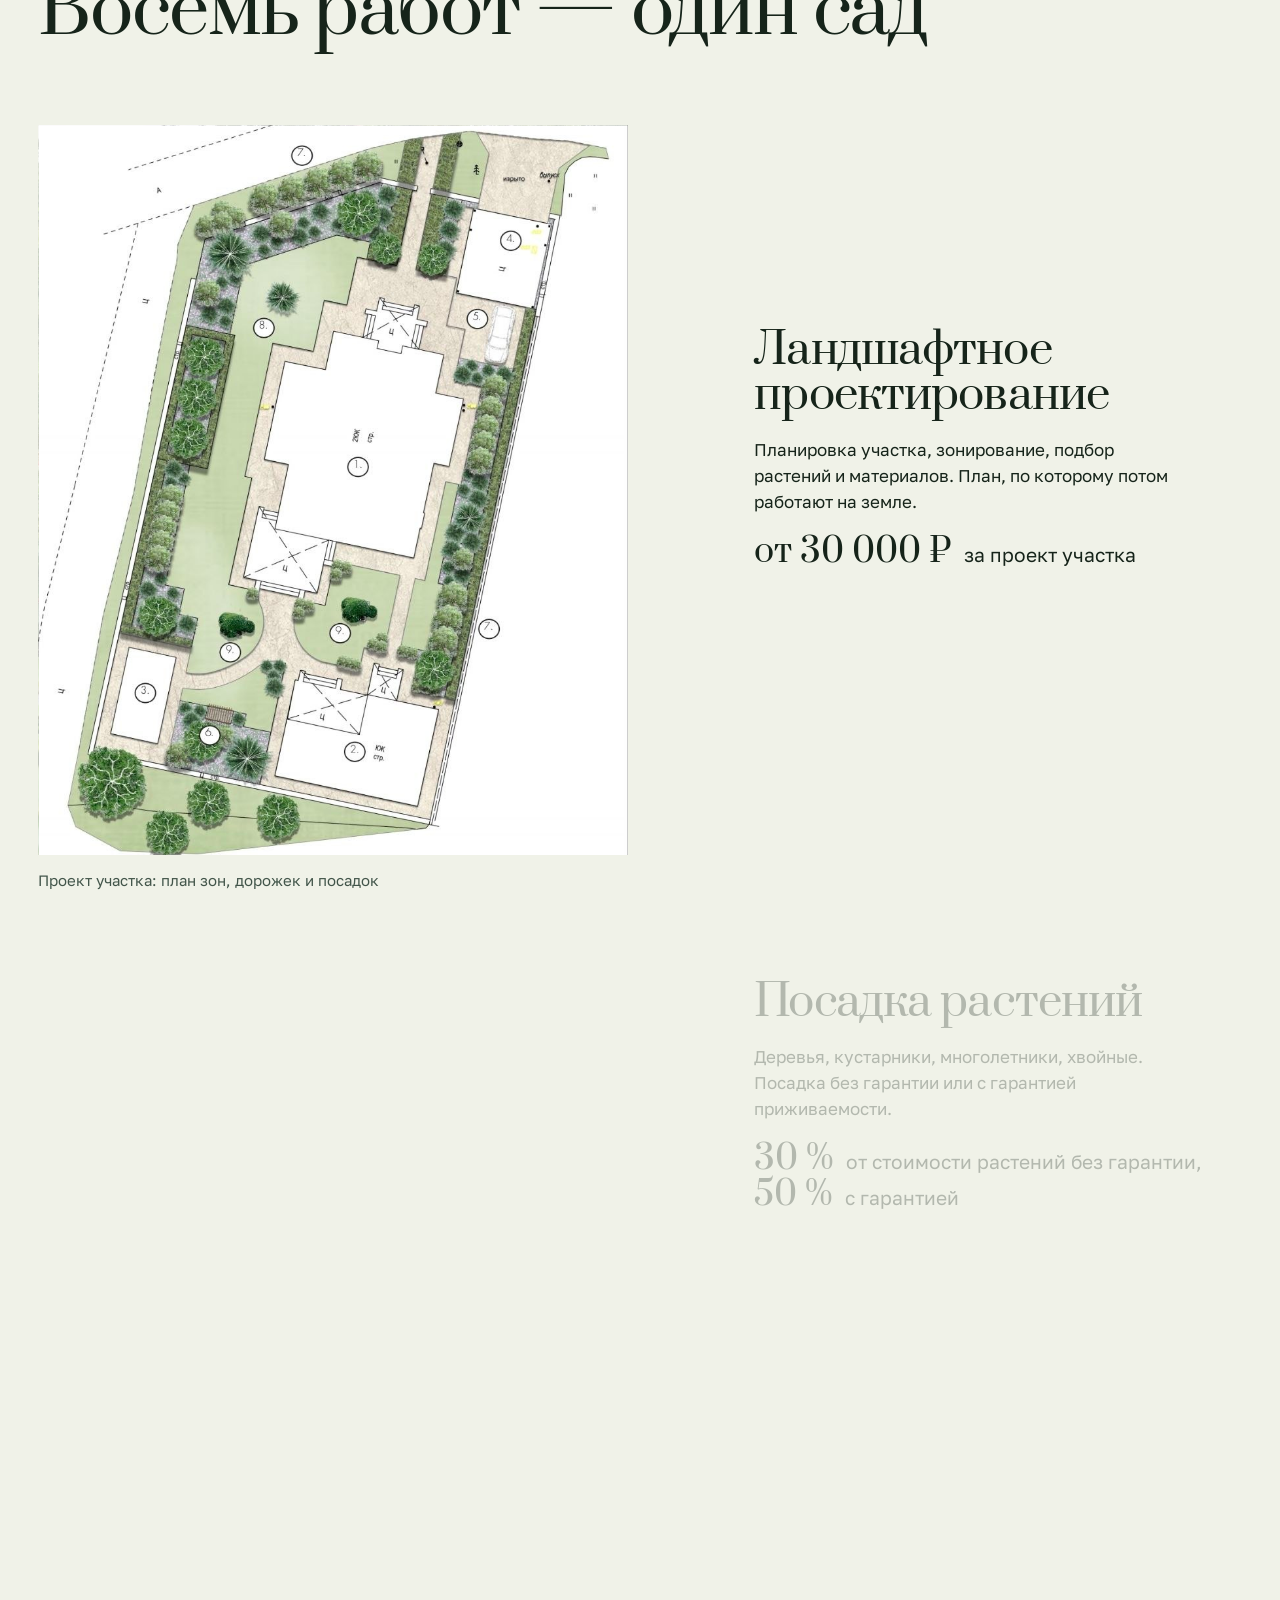
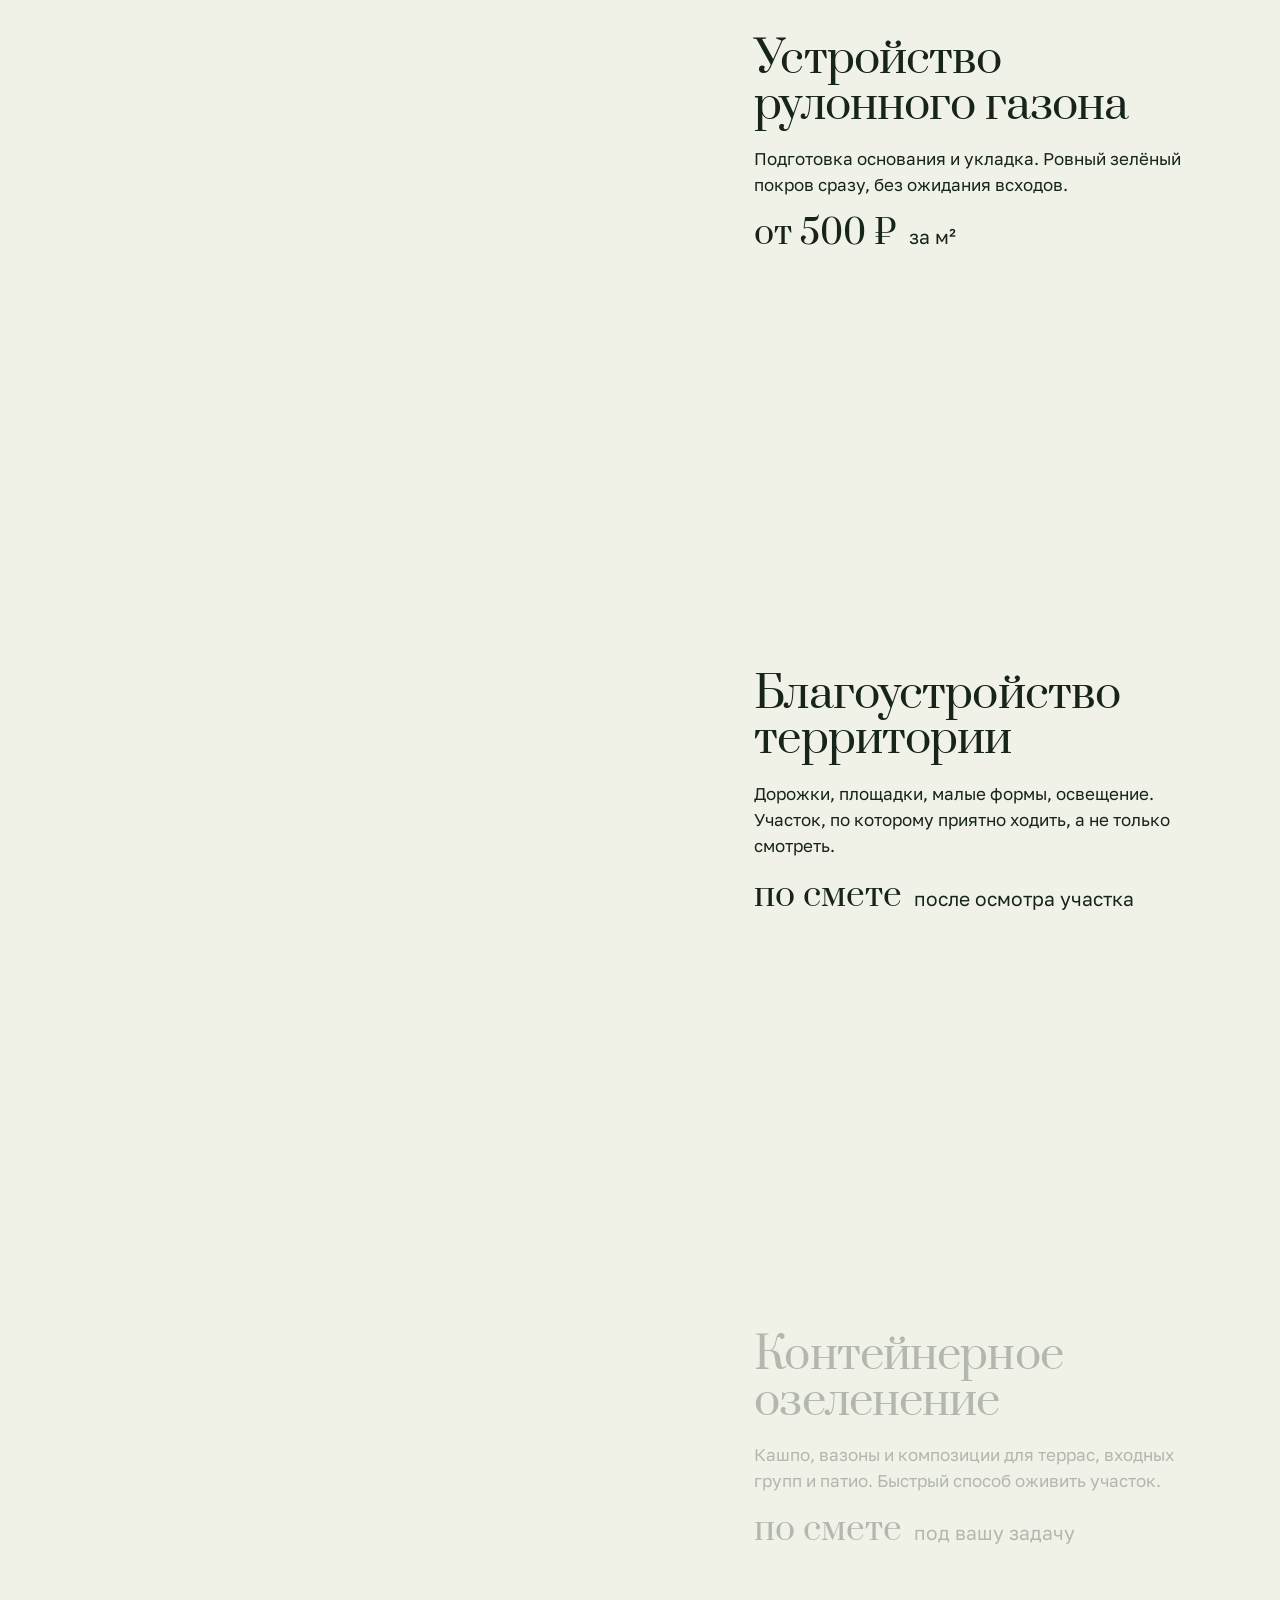
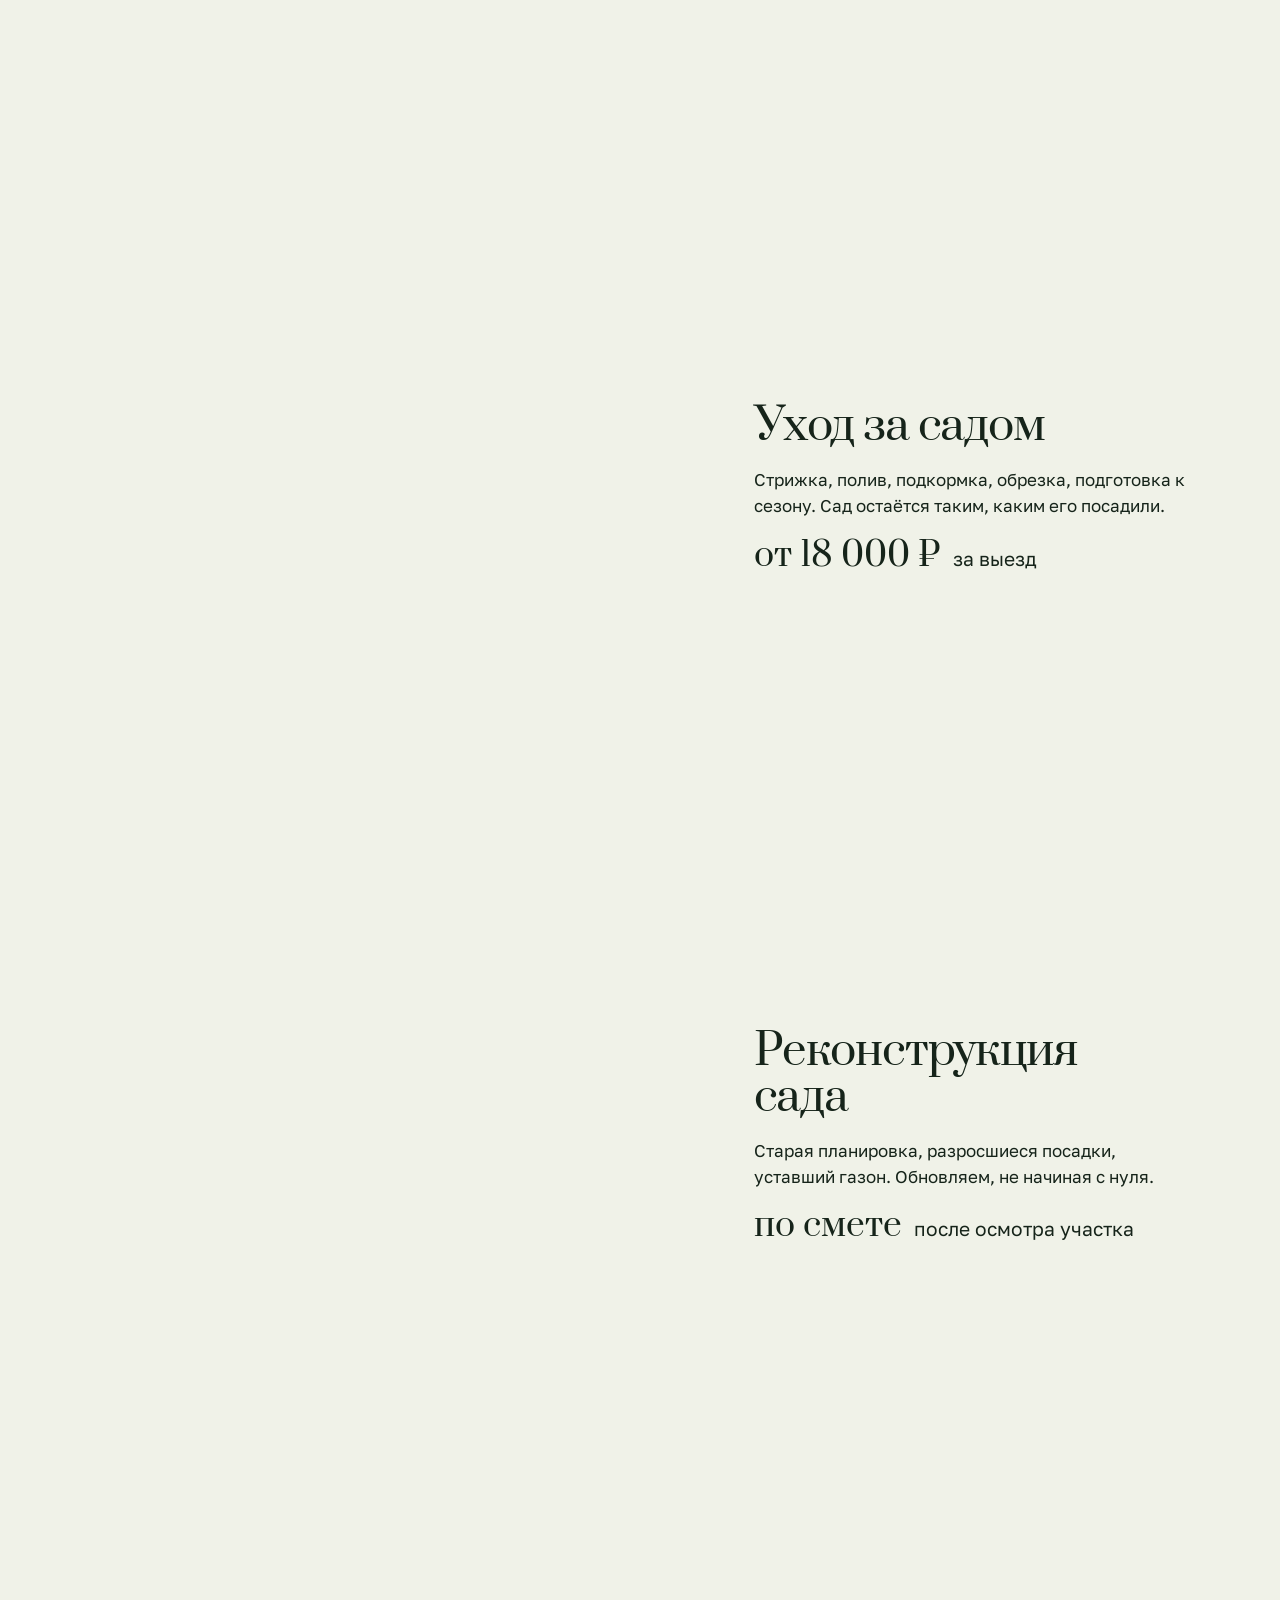
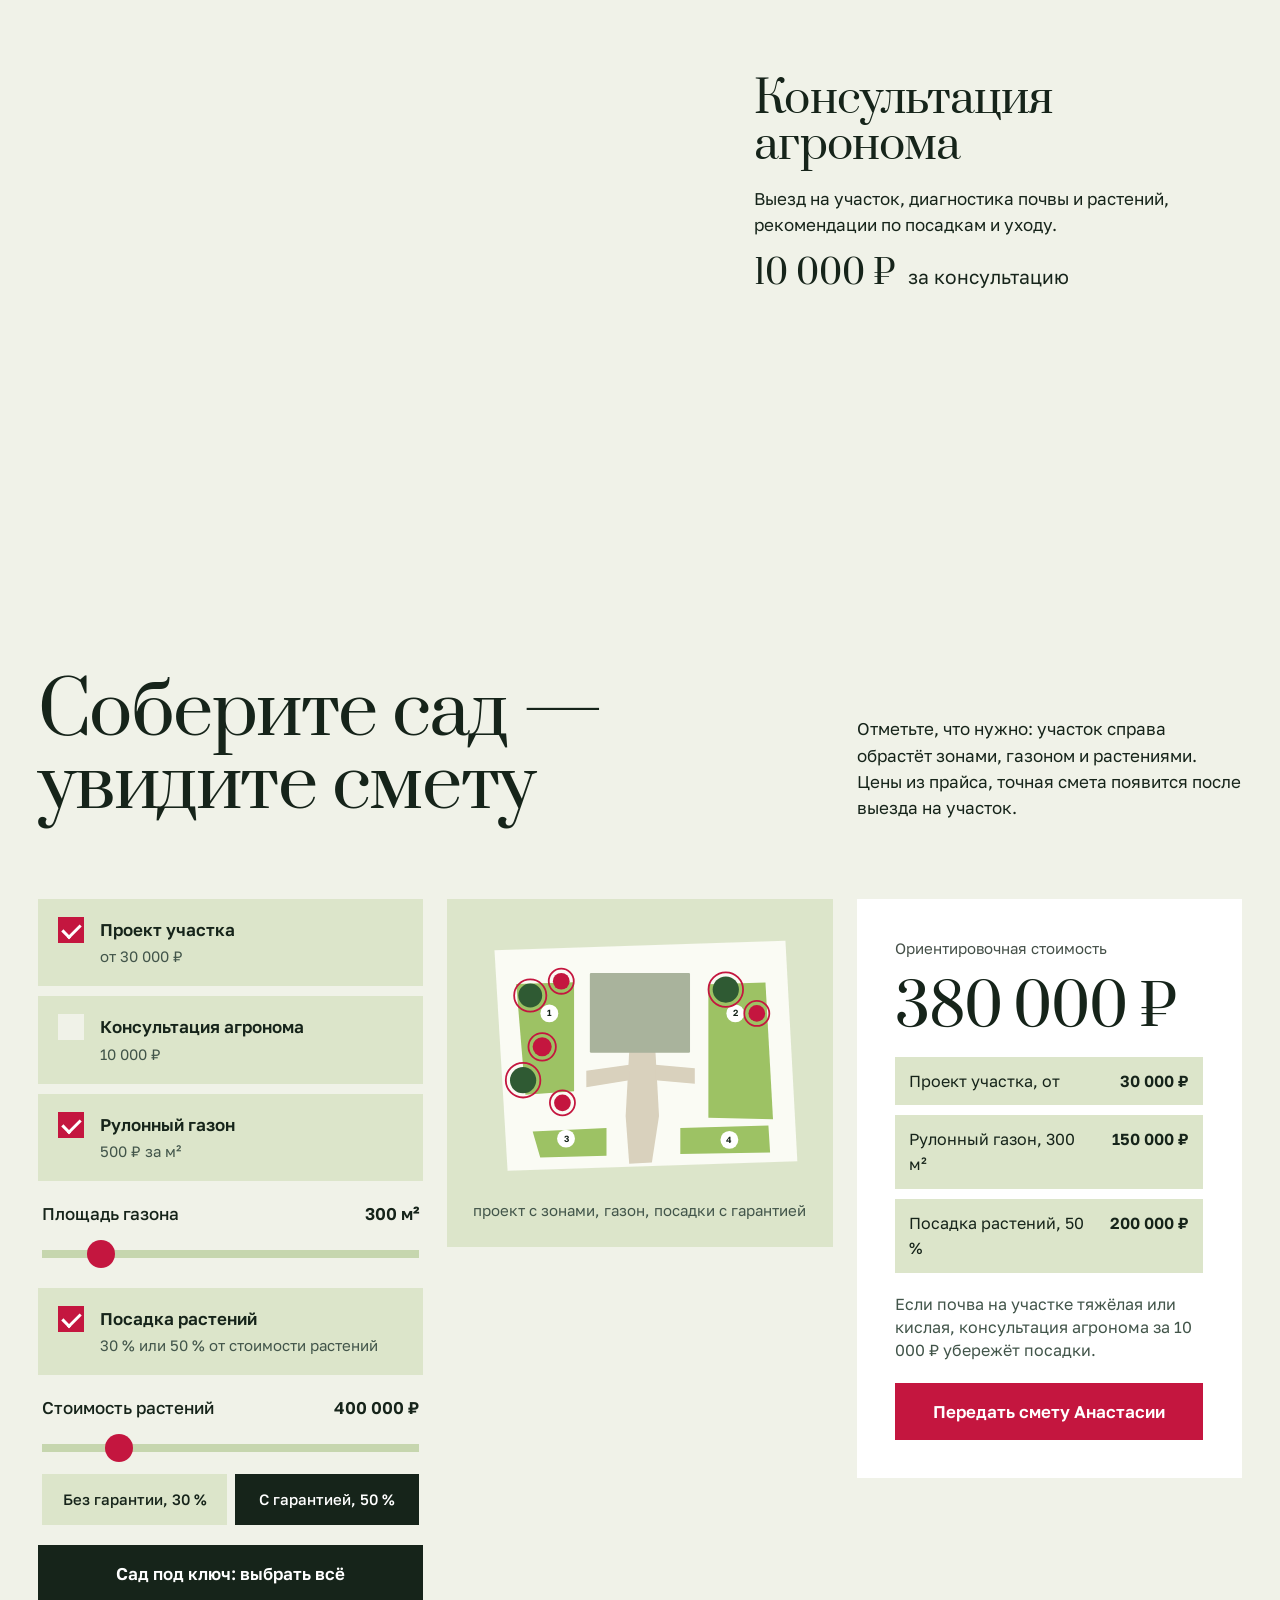
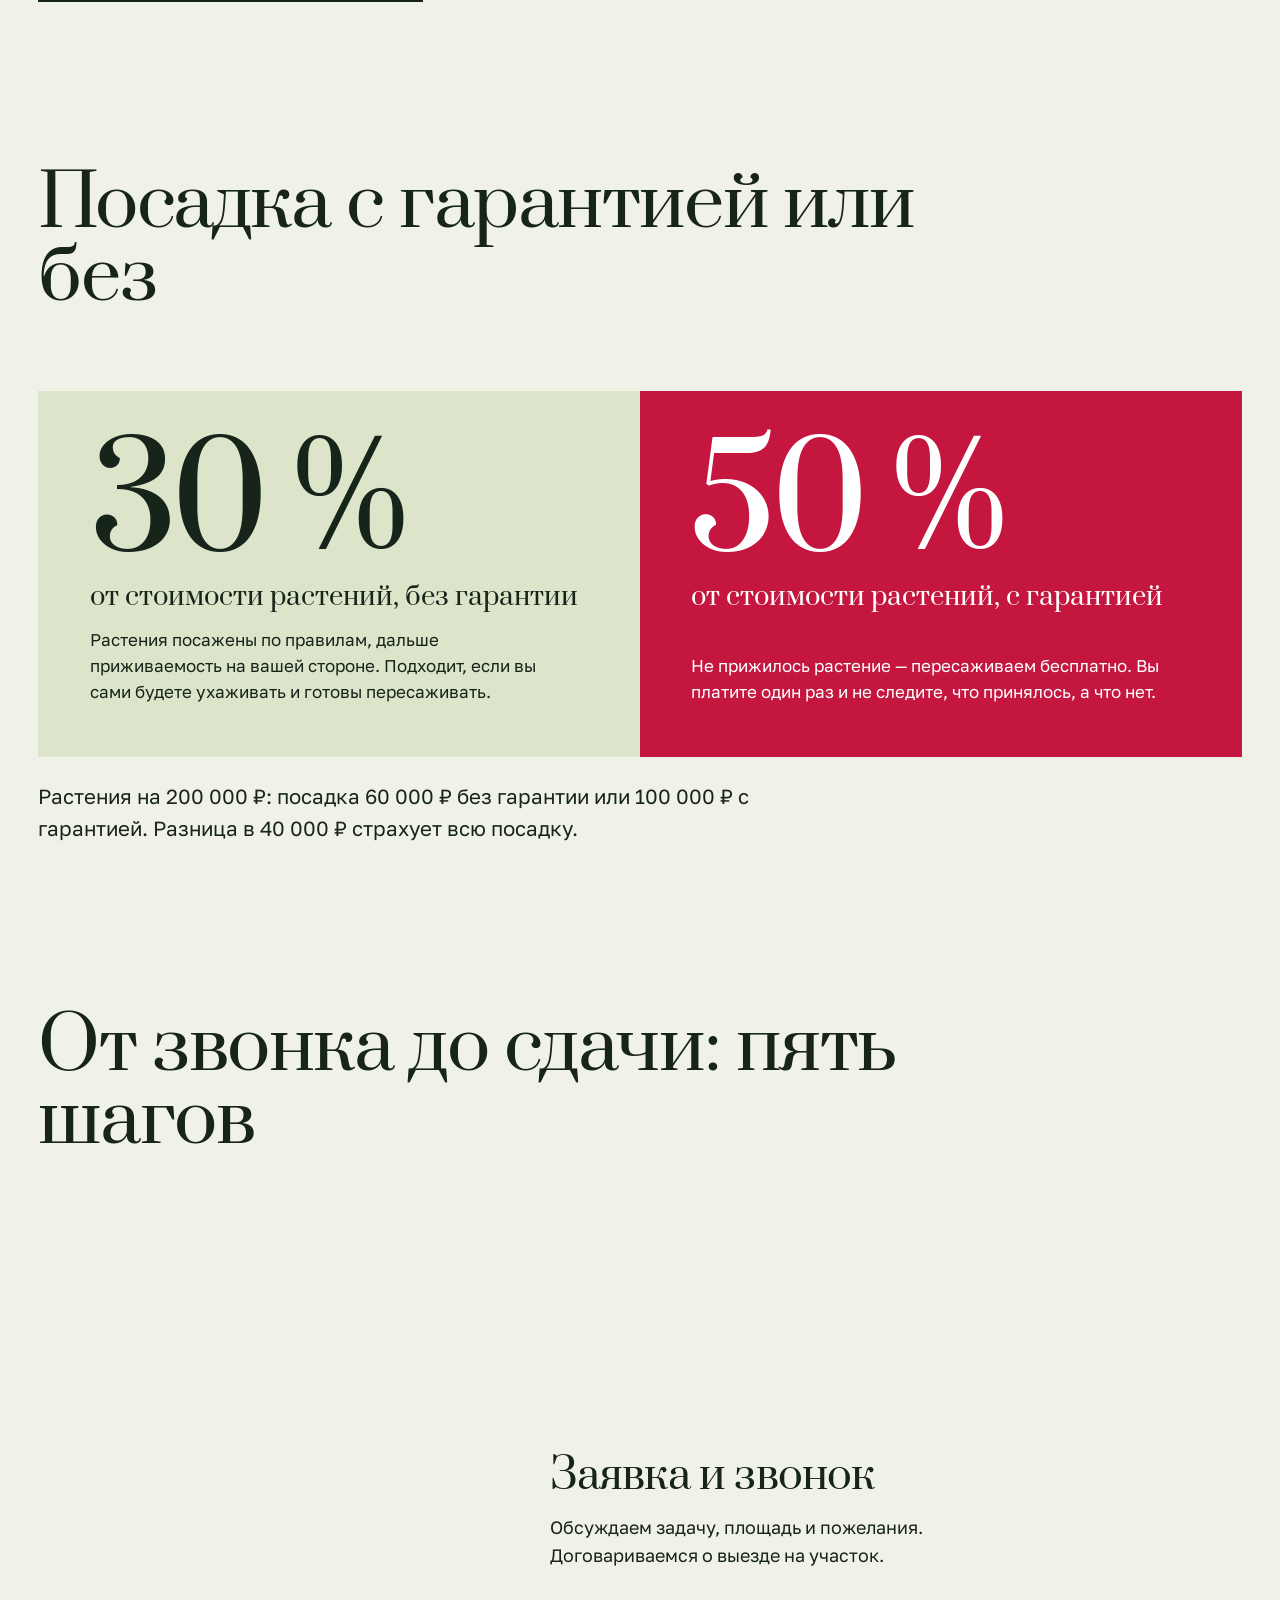
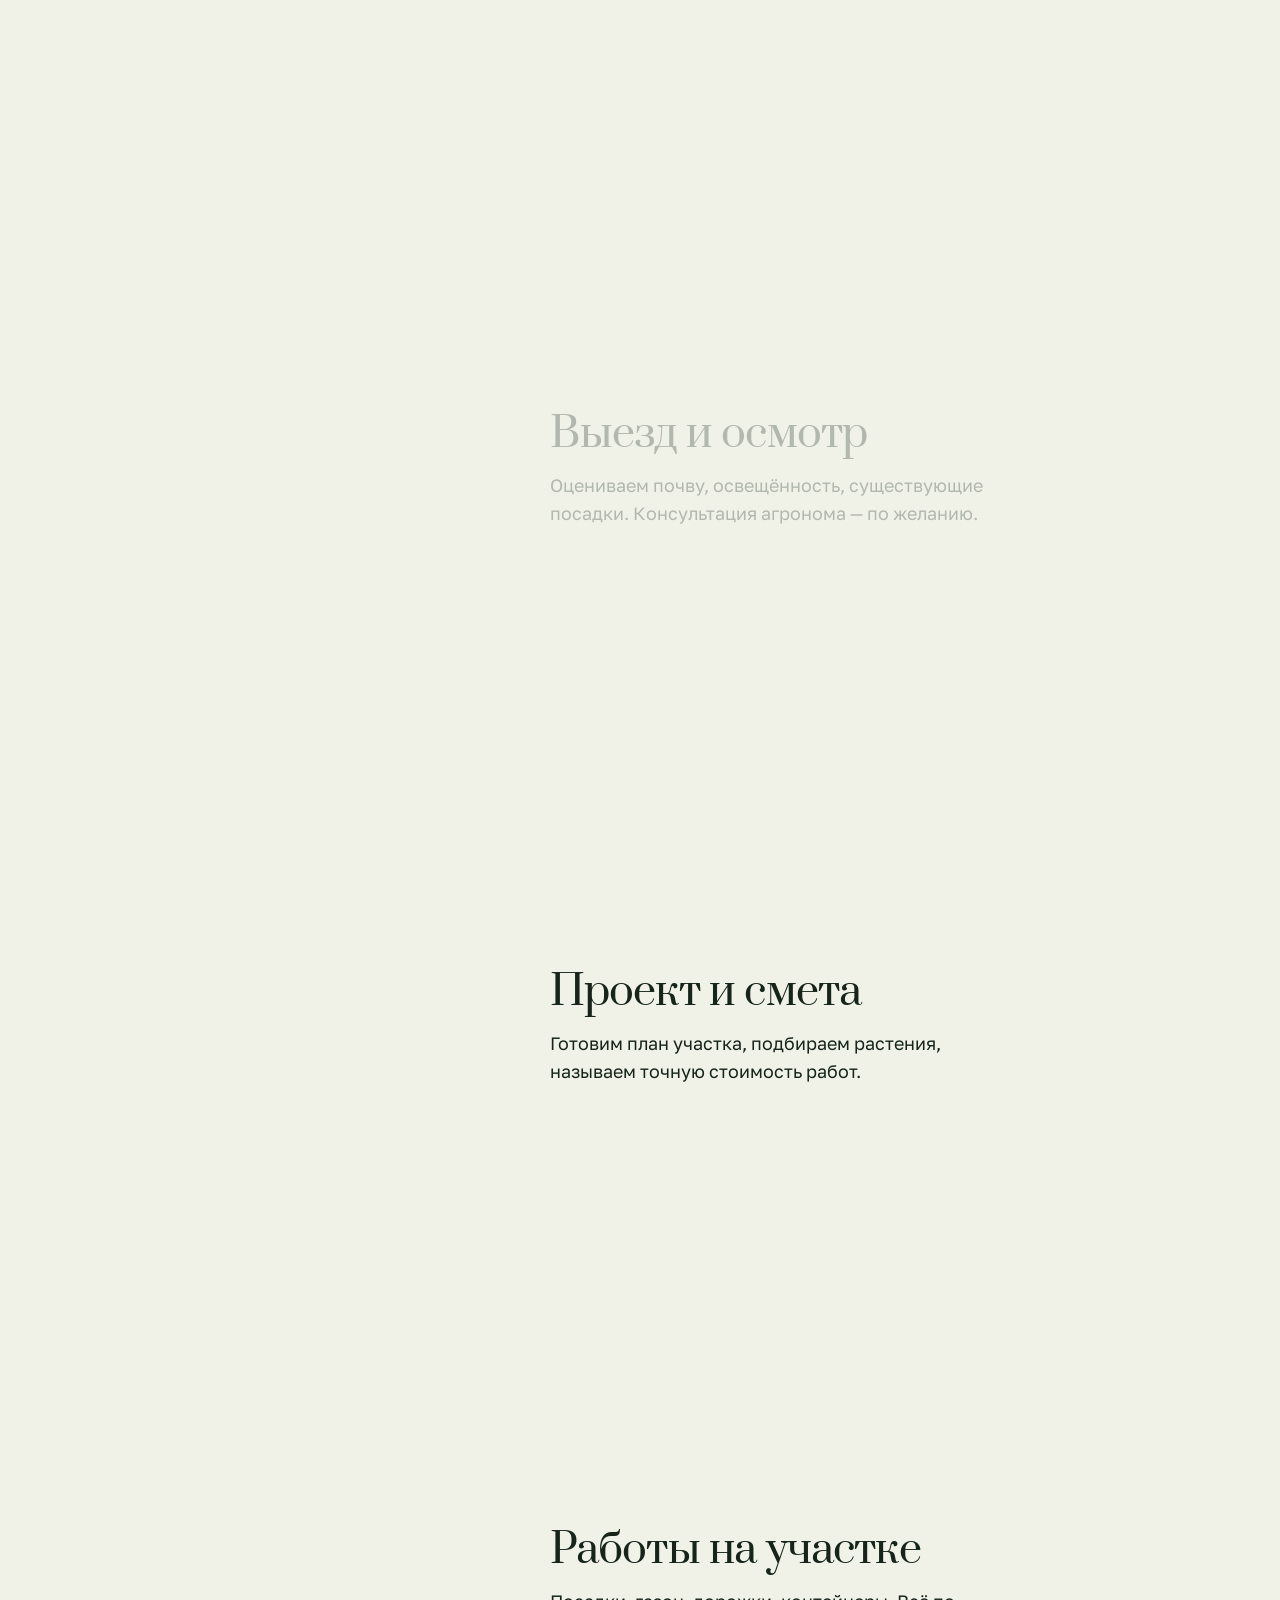
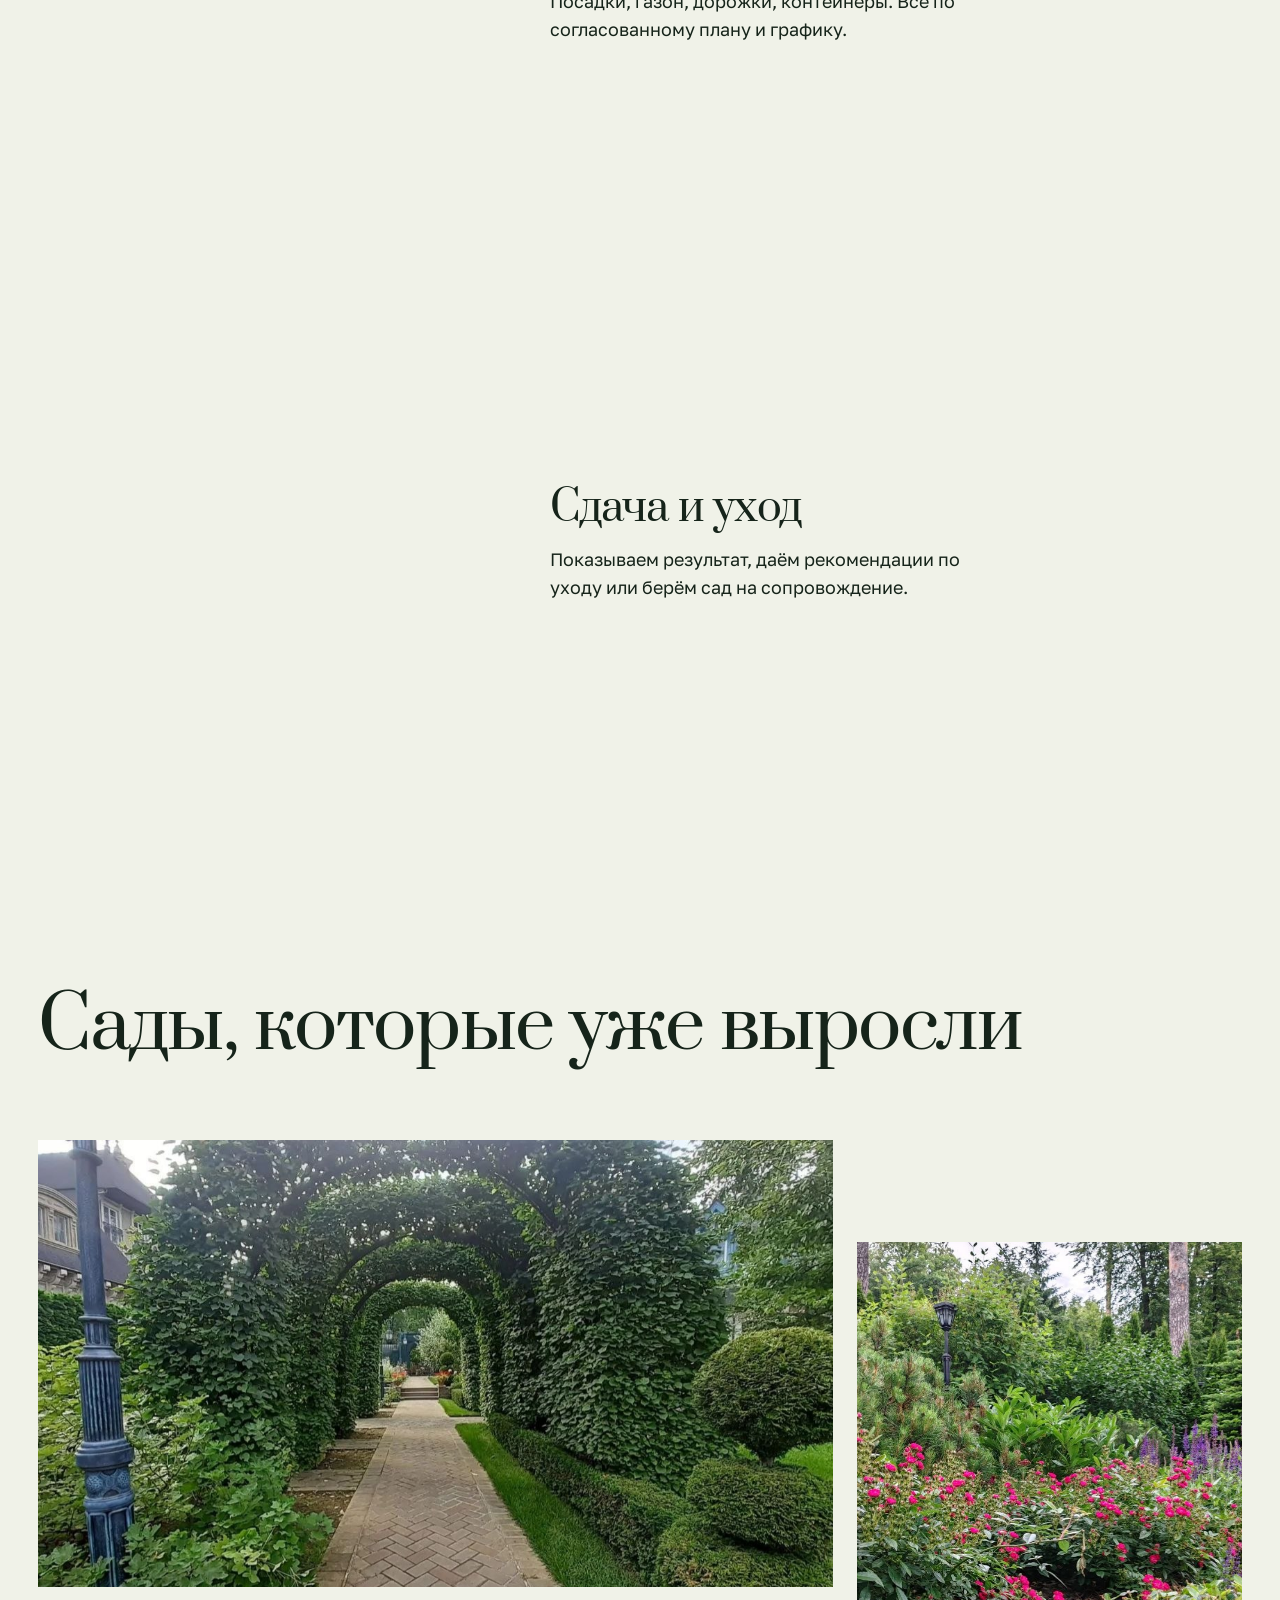
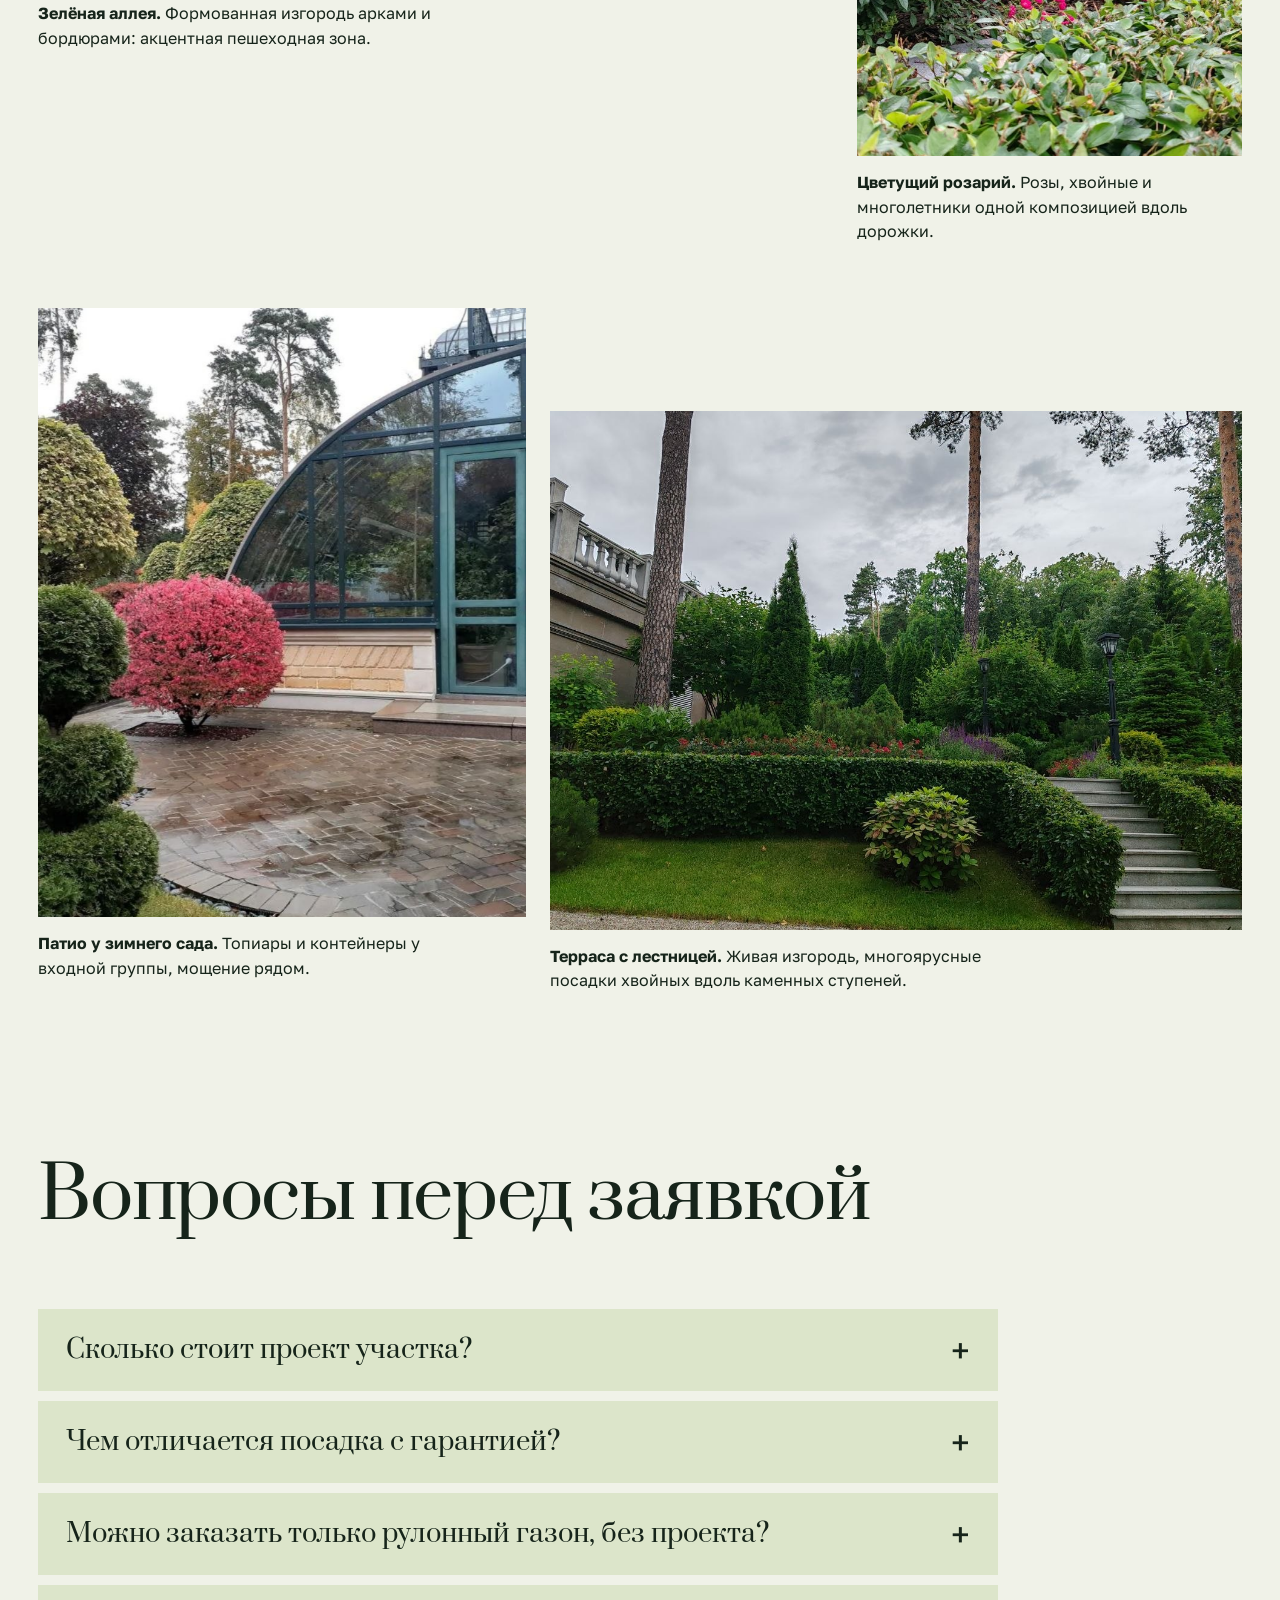
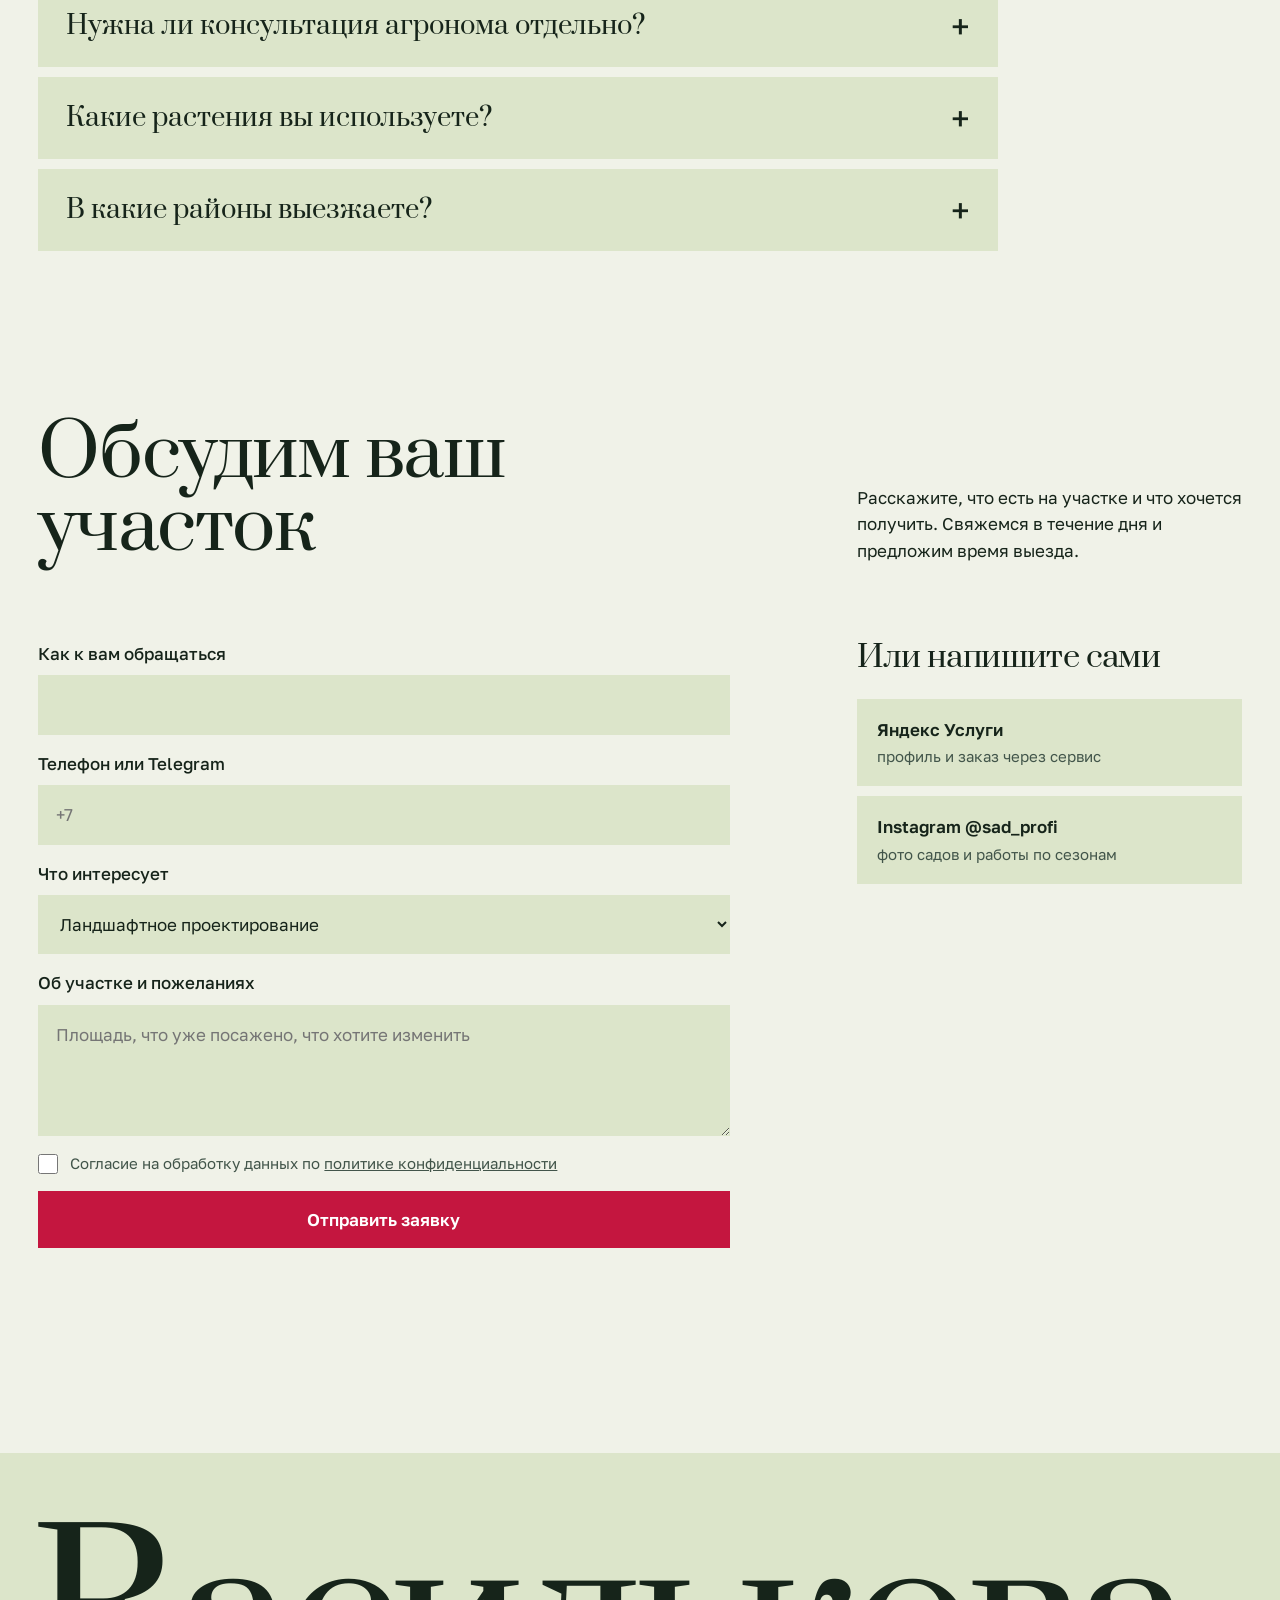
==== commit c7c0d813: "redesign: concept plan-to-garden, scroll scenes, live estimate calculator Co-Authored-By: Claude Son" ====
--- a/index.html
+++ b/index.html
@@ -1,403 +1,348 @@
-<!DOCTYPE html>
+<!doctype html>
 <html lang="ru">
 <head>
-<meta charset="UTF-8">
-<meta name="viewport" content="width=device-width, initial-scale=1.0">
-<title>Ландшафтный дизайн и озеленение участков — Анастасия Василькова | Москва</title>
-<meta name="description" content="Ландшафтное проектирование, посадка растений, рулонный газон, благоустройство и уход за садом в Москве и Московской области. Проект участка от 30 000 ₽.">
+<meta charset="utf-8">
+<meta name="viewport" content="width=device-width, initial-scale=1">
+<title>Ландшафтный дизайн и озеленение в Москве — Анастасия Василькова</title>
+<meta name="description" content="Ландшафтное проектирование, посадка растений, рулонный газон, благоустройство и уход за садом в Москве и области. Проект участка от 30 000 ₽, газон от 500 ₽/м². Соберите смету онлайн.">
+<meta property="og:title" content="Анастасия Василькова — ландшафтный дизайн и озеленение">
+<meta property="og:description" content="От плана участка до живого сада. Проект от 30 000 ₽, рулонный газон от 500 ₽/м², посадка с гарантией приживаемости.">
+<meta property="og:type" content="website">
+<meta property="og:image" content="images/object-2.jpg">
+<meta name="theme-color" content="#F0F2E8">
+<script>document.documentElement.classList.add('js')</script>
 <link rel="preconnect" href="https://fonts.googleapis.com">
 <link rel="preconnect" href="https://fonts.gstatic.com" crossorigin>
-<link href="https://fonts.googleapis.com/css2?family=Inter:wght@400;500;600;700;800&family=Playfair+Display:wght@600;700&display=swap" rel="stylesheet">
+<link href="https://fonts.googleapis.com/css2?family=Golos+Text:wght@400;500;600&family=Prata&display=swap" rel="stylesheet">
 <link rel="stylesheet" href="styles.css">
 </head>
 <body>
 
 <header class="header" id="header">
-  <div class="container header__inner">
-    <a href="#hero" class="logo">
-      <span class="logo__icon">
-        <svg width="28" height="28" viewBox="0 0 24 24" fill="none"><path d="M12 2C12 2 6 7 6 12.5C6 16.09 8.69 19 12 19C15.31 19 18 16.09 18 12.5C18 7 12 2 12 2Z" stroke="currentColor" stroke-width="1.6" stroke-linejoin="round"/><path d="M12 19V22" stroke="currentColor" stroke-width="1.6" stroke-linecap="round"/></svg>
-      </span>
-      <span class="logo__text">Василькова<span class="logo__suffix"> · Ландшафт</span></span>
-    </a>
-
-    <nav class="nav" id="nav">
-      <a href="#services">Услуги</a>
-      <a href="#prices">Цены</a>
-      <a href="#process">Как работаем</a>
-      <a href="#objects">Проекты</a>
+  <div class="header__inner">
+    <a class="logo" href="#top" aria-label="Анастасия Василькова, на главную">Анастасия Василькова</a>
+    <nav class="nav" id="nav" aria-label="Разделы">
+      <a href="#services">Работы</a>
+      <a href="#smeta">Смета</a>
+      <a href="#process">Как идёт работа</a>
+      <a href="#objects">Объекты</a>
       <a href="#faq">Вопросы</a>
-      <a href="#contacts">Контакты</a>
     </nav>
-
-    <div class="header__actions">
-      <a href="tel:+79261234567" class="header__phone">
-        <svg width="18" height="18" viewBox="0 0 24 24" fill="none"><path d="M6.6 10.8C7.9 13.4 10 15.5 12.6 16.8L14.6 14.8C14.9 14.5 15.3 14.4 15.7 14.5C17 15 18.4 15.2 19.8 15.2C20.5 15.2 21 15.7 21 16.4V19.7C21 20.4 20.5 20.9 19.8 20.9C10.5 20.9 3 13.4 3 4.1C3 3.4 3.5 2.9 4.2 2.9H7.5C8.2 2.9 8.7 3.4 8.7 4.1C8.7 5.5 8.9 6.9 9.4 8.2C9.5 8.6 9.4 9 9.1 9.3L6.6 10.8Z" stroke="currentColor" stroke-width="1.5" stroke-linejoin="round"/></svg>
-        <span>+7 (926) 123-45-67</span>
-      </a>
-      <a href="#contacts" class="btn btn--primary btn--sm">Записаться</a>
-      <button class="burger" id="burger" aria-label="Меню">
-        <span></span><span></span><span></span>
-      </button>
-    </div>
+    <a class="btn btn--small header__cta" href="#contact"><span>Обсудить участок</span></a>
+    <button class="burger" id="burger" aria-label="Меню" aria-expanded="false"><i></i><i></i></button>
   </div>
 </header>
 
-<main>
-
-  <section class="hero" id="hero">
-    <div class="container hero__inner">
-      <div class="hero__content">
-        <span class="eyebrow">Москва и Московская область</span>
-        <h1>Сад, за который не стыдно — от проекта до посаженного растения</h1>
-        <p class="hero__text">Ландшафтное проектирование, посадка растений с гарантией, рулонный газон и благоустройство территории. Работаю сама, без субподряда — вижу участок от эскиза до готового результата.</p>
-        <div class="hero__cta">
-          <a href="#contacts" class="btn btn--primary btn--lg">Обсудить участок</a>
-          <a href="#prices" class="btn btn--ghost btn--lg">Смотреть цены</a>
-        </div>
-        <div class="hero__stats">
-          <div class="stat">
-            <span class="stat__num" data-target="7">0</span><span class="stat__suffix">+ лет</span>
-            <span class="stat__label">в ландшафтном деле</span>
-          </div>
-          <div class="stat">
-            <span class="stat__num" data-target="120">0</span><span class="stat__suffix">+</span>
-            <span class="stat__label">реализованных участков</span>
-          </div>
-          <div class="stat">
-            <span class="stat__num" data-target="50">0</span><span class="stat__suffix">%</span>
-            <span class="stat__label">гарантия приживаемости растений</span>
-          </div>
+<main id="top">
+
+<!-- HERO -->
+<section class="hero">
+  <div class="hero__text">
+    <h1 class="hero__title" data-split>От плана участка до живого сада</h1>
+    <p class="hero__lead">Ландшафтный проект, посадка растений, рулонный газон и уход за садом в Москве и области. Анастасия Василькова ведёт объект от первого эскиза до посаженного растения.</p>
+    <div class="hero__actions">
+      <a class="btn" href="#smeta" data-magnet><span>Собрать смету сада</span></a>
+      <a class="textlink" href="#contact">Написать Анастасии</a>
+    </div>
+    <dl class="hero__facts">
+      <div><dt>Проект участка</dt><dd>от 30 000 ₽</dd></div>
+      <div><dt>Рулонный газон</dt><dd>от 500 ₽/м²</dd></div>
+      <div><dt>Консультация агронома</dt><dd>10 000 ₽</dd></div>
+    </dl>
+  </div>
+  <figure class="hero__sheet" id="sheet">
+    <div class="sheet__table">
+      <div class="sheet__card" id="sheetCard">
+        <img src="images/object-3.jpg" width="902" height="1280" alt="Ландшафтный план частного участка: дом, дорожки, газон, посадки" fetchpriority="high">
+      </div>
+    </div>
+    <figcaption>План участка: зоны, дорожки и посадки. Проект на бумаге, который потом вырастает.</figcaption>
+  </figure>
+</section>
+
+<!-- MANIFEST -->
+<section class="manifest" aria-label="О подходе">
+  <p class="manifest__text" id="manifest">Хороший сад не складывается из отдельных кустов и газона. Он начинается с плана, где растения, дорожки и свет работают вместе.</p>
+</section>
+
+<!-- MARQUEE -->
+<div class="marquee" aria-hidden="true">
+  <div class="marquee__track" id="marquee">
+    <span>Хвойные</span><span>Розы</span><span>Многолетники</span><span>Живые изгороди</span><span>Топиары</span><span>Рулонный газон</span><span>Кашпо и вазоны</span><span>Дорожки</span>
+    <span>Хвойные</span><span>Розы</span><span>Многолетники</span><span>Живые изгороди</span><span>Топиары</span><span>Рулонный газон</span><span>Кашпо и вазоны</span><span>Дорожки</span>
+  </div>
+</div>
+
+<!-- SERVICES -->
+<section class="services" id="services">
+  <h2 class="sec__title" data-reveal>Восемь работ — один сад</h2>
+  <div class="services__layout">
+    <div class="stage" id="stage">
+      <div class="stage__frame">
+        <img class="stage__img is-on" src="images/object-3.jpg" alt="" style="object-position:50% 40%" data-i="0">
+        <img class="stage__img" src="images/object-1.jpg" alt="" style="object-position:35% 50%" data-i="1">
+        <img class="stage__img" src="images/object-2.jpg" alt="" style="object-position:30% 70%" data-i="2">
+        <img class="stage__img" src="images/object-4.jpg" alt="" style="object-position:50% 50%" data-i="3">
+        <img class="stage__img" src="images/object-5.jpg" alt="" style="object-position:70% 55%" data-i="4">
+        <img class="stage__img" src="images/object-4.jpg" alt="" style="object-position:12% 40%;transform:scaleX(-1)" data-i="5">
+        <img class="stage__img" src="images/object-2.jpg" alt="" style="object-position:85% 35%" data-i="6">
+        <img class="stage__img" src="images/object-1.jpg" alt="" style="object-position:88% 55%" data-i="7">
+      </div>
+      <p class="stage__cap" id="stageCap">Проект участка: план зон, дорожек и посадок</p>
+    </div>
+    <ol class="svc-list">
+      <li class="svc is-active" data-cap="Проект участка: план зон, дорожек и посадок">
+        <img class="svc__photo" src="images/object-3.jpg" alt="План участка" loading="lazy" width="902" height="1280">
+        <h3>Ландшафтное проектирование</h3>
+        <p>Планировка участка, зонирование, подбор растений и материалов. План, по которому потом работают на земле.</p>
+        <p class="svc__price"><b>от 30 000 ₽</b> за проект участка</p>
+      </li>
+      <li class="svc" data-cap="Розы, хвойные и многолетники вдоль дорожки">
+        <img class="svc__photo" src="images/object-1.jpg" alt="Розарий с хвойными и шалфеем" loading="lazy" width="1280" height="960">
+        <h3>Посадка растений</h3>
+        <p>Деревья, кустарники, многолетники, хвойные. Посадка без гарантии или с гарантией приживаемости.</p>
+        <p class="svc__price"><b>30 %</b> от стоимости растений без гарантии, <b>50 %</b> с гарантией</p>
+      </li>
+      <li class="svc" data-cap="Ровный газон на террасе у лестницы">
+        <img class="svc__photo" src="images/object-2.jpg" alt="Газон и живая изгородь у каменной лестницы" loading="lazy" width="1280" height="960">
+        <h3>Устройство рулонного газона</h3>
+        <p>Подготовка основания и укладка. Ровный зелёный покров сразу, без ожидания всходов.</p>
+        <p class="svc__price"><b>от 500 ₽</b> за м²</p>
+      </li>
+      <li class="svc" data-cap="Дорожка, арки живой изгороди и фонари">
+        <img class="svc__photo" src="images/object-4.jpg" alt="Аллея из арок живой изгороди с мощёной дорожкой" loading="lazy" width="1280" height="720">
+        <h3>Благоустройство территории</h3>
+        <p>Дорожки, площадки, малые формы, освещение. Участок, по которому приятно ходить, а не только смотреть.</p>
+        <p class="svc__price"><b>по смете</b> после осмотра участка</p>
+      </li>
+      <li class="svc" data-cap="Патио у зимнего сада: топиары и мощение">
+        <img class="svc__photo" src="images/object-5.jpg" alt="Топиары и мощёное патио у зимнего сада" loading="lazy" width="1280" height="960">
+        <h3>Контейнерное озеленение</h3>
+        <p>Кашпо, вазоны и композиции для террас, входных групп и патио. Быстрый способ оживить участок.</p>
+        <p class="svc__price"><b>по смете</b> под вашу задачу</p>
+      </li>
+      <li class="svc" data-cap="Формованные изгороди, которые держат форму весь сезон">
+        <img class="svc__photo" src="images/object-4.jpg" alt="Подстриженная живая изгородь вдоль дорожки" loading="lazy" width="1280" height="720" style="object-position:12% 40%">
+        <h3>Уход за садом</h3>
+        <p>Стрижка, полив, подкормка, обрезка, подготовка к сезону. Сад остаётся таким, каким его посадили.</p>
+        <p class="svc__price"><b>от 18 000 ₽</b> за выезд</p>
+      </li>
+      <li class="svc" data-cap="Обновлённые посадки и газон у террасы">
+        <img class="svc__photo" src="images/object-2.jpg" alt="Реконструированная терраса с посадками" loading="lazy" width="1280" height="960" style="object-position:85% 35%">
+        <h3>Реконструкция сада</h3>
+        <p>Старая планировка, разросшиеся посадки, уставший газон. Обновляем, не начиная с нуля.</p>
+        <p class="svc__price"><b>по смете</b> после осмотра участка</p>
+      </li>
+      <li class="svc" data-cap="Диагностика растений и почвы на месте">
+        <img class="svc__photo" src="images/object-1.jpg" alt="Кустарники и цветы в саду" loading="lazy" width="1280" height="960" style="object-position:88% 55%">
+        <h3>Консультация агронома</h3>
+        <p>Выезд на участок, диагностика почвы и растений, рекомендации по посадкам и уходу.</p>
+        <p class="svc__price"><b>10 000 ₽</b> за консультацию</p>
+      </li>
+    </ol>
+  </div>
+</section>
+
+<!-- CALCULATOR -->
+<section class="smeta" id="smeta">
+  <div class="smeta__head">
+    <h2 class="sec__title" data-reveal>Соберите сад — увидите смету</h2>
+    <p class="smeta__lead" data-reveal>Отметьте, что нужно: участок справа обрастёт зонами, газоном и растениями. Цены из прайса, точная смета появится после выезда на участок.</p>
+  </div>
+  <div class="smeta__layout">
+    <form class="calc" id="calc" aria-label="Расчёт сметы" onsubmit="return false">
+      <fieldset class="opt">
+        <legend class="visually-hidden">Что входит в работу</legend>
+        <label class="tog"><input type="checkbox" id="oProject" checked><span class="tog__box"></span><span class="tog__t"><b>Проект участка</b><i>от 30 000 ₽</i></span></label>
+        <label class="tog"><input type="checkbox" id="oAgro"><span class="tog__box"></span><span class="tog__t"><b>Консультация агронома</b><i>10 000 ₽</i></span></label>
+        <label class="tog"><input type="checkbox" id="oLawn" checked><span class="tog__box"></span><span class="tog__t"><b>Рулонный газон</b><i>500 ₽ за м²</i></span></label>
+      </fieldset>
+      <div class="range" id="rLawnWrap">
+        <label for="rLawn">Площадь газона <output id="vLawn">300 м²</output></label>
+        <input type="range" id="rLawn" min="50" max="2000" step="50" value="300">
+      </div>
+      <fieldset class="opt">
+        <label class="tog"><input type="checkbox" id="oPlants" checked><span class="tog__box"></span><span class="tog__t"><b>Посадка растений</b><i>30 % или 50 % от стоимости растений</i></span></label>
+      </fieldset>
+      <div class="range" id="rPlantsWrap">
+        <label for="rPlants">Стоимость растений <output id="vPlants">400 000 ₽</output></label>
+        <input type="range" id="rPlants" min="50000" max="2000000" step="50000" value="400000">
+        <div class="seg" role="radiogroup" aria-label="Гарантия приживаемости">
+          <label><input type="radio" name="guard" value="0"><span>Без гарантии, 30 %</span></label>
+          <label><input type="radio" name="guard" value="1" checked><span>С гарантией, 50 %</span></label>
         </div>
       </div>
-
-      <div class="hero__card">
-        <img src="images/object-3.jpg" alt="Пример ландшафтного проекта участка" class="hero__card-img">
-        <div class="hero__card-badge">Проект участка</div>
-        <div class="hero__card-price">от 30 000 ₽</div>
-        <ul class="hero__card-list">
-          <li>Планировка зон и дорожек</li>
-          <li>Подбор растений под ваш участок</li>
-          <li>3D-визуализация по запросу</li>
-          <li>Консультация агронома — 10 000 ₽</li>
-        </ul>
-        <a href="#contacts" class="btn btn--primary btn--full">Заказать проект</a>
-      </div>
-    </div>
-  </section>
-
-  <section class="adv-section" id="advantages">
-    <div class="container">
-      <h2 class="section-title">Почему обращаются ко мне</h2>
-      <p class="section-sub">Не подрядная бригада, а специалист, который отвечает за результат лично</p>
-
-      <div class="adv-grid">
-        <div class="adv">
-          <div class="adv__icon"><svg width="26" height="26" viewBox="0 0 24 24" fill="none"><path d="M12 2L14.5 8.5L21 9L16 13.5L17.5 20L12 16.5L6.5 20L8 13.5L3 9L9.5 8.5L12 2Z" stroke="currentColor" stroke-width="1.5" stroke-linejoin="round"/></svg></div>
-          <h3>Гарантия на посадку</h3>
-          <p>Растения приживаются или пересаживаю бесплатно — при посадке с гарантией.</p>
-        </div>
-        <div class="adv">
-          <div class="adv__icon"><svg width="26" height="26" viewBox="0 0 24 24" fill="none"><path d="M4 21V13C4 9.7 6.7 7 10 7H14C17.3 7 20 9.7 20 13V21" stroke="currentColor" stroke-width="1.5" stroke-linecap="round"/><path d="M9 21V16H15V21" stroke="currentColor" stroke-width="1.5"/><circle cx="12" cy="4" r="2" stroke="currentColor" stroke-width="1.5"/></svg></div>
-          <h3>Проект под ваш участок</h3>
-          <p>Учитываю тип почвы, освещённость и назначение зон — не типовые шаблоны.</p>
-        </div>
-        <div class="adv__icon-wrap">
-        </div>
-        <div class="adv">
-          <div class="adv__icon"><svg width="26" height="26" viewBox="0 0 24 24" fill="none"><path d="M3 12L9 18L21 6" stroke="currentColor" stroke-width="1.8" stroke-linecap="round" stroke-linejoin="round"/></svg></div>
-          <h3>Без посредников</h3>
-          <p>Все работы — проектирование, посадки, уход — веду лично, от сметы до сдачи.</p>
-        </div>
-        <div class="adv">
-          <div class="adv__icon"><svg width="26" height="26" viewBox="0 0 24 24" fill="none"><path d="M12 21C12 21 4 14.5 4 9C4 5.7 6.7 3 10 3C11.5 3 12.6 3.6 12 5C11.4 3.6 12.5 3 14 3C17.3 3 20 5.7 20 9C20 14.5 12 21 12 21Z" stroke="currentColor" stroke-width="1.5" stroke-linejoin="round"/></svg></div>
-          <h3>Забота о растениях</h3>
-          <p>Подбираю виды, устойчивые к местному климату — сад радует не один сезон.</p>
-        </div>
-        <div class="adv">
-          <div class="adv__icon"><svg width="26" height="26" viewBox="0 0 24 24" fill="none"><path d="M4 4H20V16H12L7 20V16H4V4Z" stroke="currentColor" stroke-width="1.5" stroke-linejoin="round"/></svg></div>
-          <h3>Прозрачные цены</h3>
-          <p>Стоимость посадки привязана к цене растений — 30% без гарантии, 50% с гарантией.</p>
-        </div>
-      </div>
-    </div>
-  </section>
-
-  <section class="services" id="services">
-    <div class="container">
-      <h2 class="section-title">Услуги</h2>
-      <p class="section-sub">От первого эскиза участка до многолетнего ухода за садом</p>
-
-      <div class="services-grid">
-        <div class="service">
-          <div class="service__icon"><svg width="24" height="24" viewBox="0 0 24 24" fill="none"><path d="M3 21L21 3M3 3L21 21" stroke="none"/><path d="M4 20H10M4 20V14M20 4H14M20 4V10" stroke="currentColor" stroke-width="1.5" stroke-linecap="round"/></svg></div>
-          <h3>Ландшафтное проектирование</h3>
-          <p>Планировка участка, зонирование, подбор растений и материалов, визуализация будущего сада.</p>
-          <span class="service__price">от 30 000 ₽</span>
-        </div>
-        <div class="service">
-          <div class="service__icon"><svg width="24" height="24" viewBox="0 0 24 24" fill="none"><path d="M12 22V12M12 12C12 12 6 11 6 5C6 5 12 4 12 12ZM12 12C12 12 18 11 18 5C18 5 12 4 12 12Z" stroke="currentColor" stroke-width="1.5" stroke-linejoin="round"/></svg></div>
-          <h3>Посадка растений</h3>
-          <p>Деревья, кустарники, многолетники и хвойные. Стандартная посадка или с гарантией приживаемости.</p>
-          <span class="service__price">30% / 50% от растений</span>
-        </div>
-        <div class="service">
-          <div class="service__icon"><svg width="24" height="24" viewBox="0 0 24 24" fill="none"><rect x="3" y="8" width="18" height="10" rx="2" stroke="currentColor" stroke-width="1.5"/><path d="M7 8V6C7 4.9 7.9 4 9 4H15C16.1 4 17 4.9 17 6V8" stroke="currentColor" stroke-width="1.5"/></svg></div>
-          <h3>Контейнерное озеленение</h3>
-          <p>Кашпо, вазоны и композиции для террас, входных групп и патио — быстрое обновление вида участка.</p>
-          <span class="service__price">от 8 000 ₽</span>
-        </div>
-        <div class="service">
-          <div class="service__icon"><svg width="24" height="24" viewBox="0 0 24 24" fill="none"><rect x="3" y="10" width="18" height="9" rx="1" stroke="currentColor" stroke-width="1.5"/><path d="M3 10L12 4L21 10" stroke="currentColor" stroke-width="1.5" stroke-linejoin="round"/></svg></div>
-          <h3>Устройство рулонного газона</h3>
-          <p>Подготовка основания и укладка рулонного газона — ровный зелёный покров за один день.</p>
-          <span class="service__price">от 500 ₽/м²</span>
-        </div>
-        <div class="service">
-          <div class="service__icon"><svg width="24" height="24" viewBox="0 0 24 24" fill="none"><path d="M4 4H20V20H4V4Z" stroke="currentColor" stroke-width="1.5" stroke-linejoin="round"/><path d="M4 12H20" stroke="currentColor" stroke-width="1.5"/></svg></div>
-          <h3>Благоустройство территории</h3>
-          <p>Дорожки, площадки, малые архитектурные формы, дренаж и освещение — участок «под ключ».</p>
-          <span class="service__price">по смете</span>
-        </div>
-        <div class="service">
-          <div class="service__icon"><svg width="24" height="24" viewBox="0 0 24 24" fill="none"><path d="M12 3V21M3 12H21" stroke="currentColor" stroke-width="1.5" stroke-linecap="round"/><circle cx="12" cy="12" r="9" stroke="currentColor" stroke-width="1.5"/></svg></div>
-          <h3>Уход за садом</h3>
-          <p>Регулярная стрижка, полив, подкормка, обрезка и подготовка сада к сезону.</p>
-          <span class="service__price">от 18 000 ₽</span>
-        </div>
-        <div class="service">
-          <div class="service__icon"><svg width="24" height="24" viewBox="0 0 24 24" fill="none"><path d="M4 20L9 8L14 16L17 10L20 20" stroke="currentColor" stroke-width="1.5" stroke-linejoin="round" stroke-linecap="round"/></svg></div>
-          <h3>Реконструкция сада</h3>
-          <p>Обновление устаревшей планировки, замена растений, восстановление газона и дорожек.</p>
-          <span class="service__price">по смете</span>
-        </div>
-        <div class="service">
-          <div class="service__icon"><svg width="24" height="24" viewBox="0 0 24 24" fill="none"><circle cx="12" cy="8" r="4" stroke="currentColor" stroke-width="1.5"/><path d="M4 20C4 16.7 7.6 14 12 14C16.4 14 20 16.7 20 20" stroke="currentColor" stroke-width="1.5" stroke-linecap="round"/></svg></div>
-          <h3>Консультация агронома</h3>
-          <p>Выезд на участок, диагностика почвы и растений, рекомендации по уходу и посадкам.</p>
-          <span class="service__price">10 000 ₽</span>
-        </div>
-      </div>
-    </div>
-  </section>
-
-  <section class="prices" id="prices">
-    <div class="container">
-      <h2 class="section-title">Цены на основные услуги</h2>
-      <p class="section-sub">Точная стоимость — после осмотра участка. Ниже ориентировочные расценки</p>
-
-      <div class="price-table">
-        <div class="price-row price-row--head">
-          <span>Услуга</span><span>Стоимость</span>
-        </div>
-        <div class="price-row"><span>Проект участка</span><span>от 30 000 ₽</span></div>
-        <div class="price-row"><span>Консультация агронома</span><span>10 000 ₽</span></div>
-        <div class="price-row"><span>Посадка растений без гарантии</span><span>30% от стоимости растений</span></div>
-        <div class="price-row"><span>Посадка растений с гарантией</span><span>50% от стоимости растений</span></div>
-        <div class="price-row"><span>Устройство рулонного газона</span><span>от 500 ₽/м²</span></div>
-        <div class="price-row"><span>Контейнерное озеленение (1 композиция)</span><span>от 8 000 ₽</span></div>
-        <div class="price-row"><span>Уход за садом (разовый выезд)</span><span>от 18 000 ₽</span></div>
-        <div class="price-row"><span>Благоустройство территории</span><span>по индивидуальной смете</span></div>
-        <div class="price-row"><span>Реконструкция сада</span><span>по индивидуальной смете</span></div>
-      </div>
-      <p class="price-note">Итоговая смета формируется после выезда на участок — зависит от площади, состава растений и объёма работ.</p>
-    </div>
-  </section>
-
-  <section class="process" id="process">
-    <div class="container">
-      <h2 class="section-title">Как проходит работа</h2>
-      <div class="process-grid">
-        <div class="step">
-          <span class="step__num">01</span>
-          <h3>Заявка и выезд</h3>
-          <p>Обсуждаем задачу по телефону, договариваемся о выезде на участок.</p>
-        </div>
-        <div class="step">
-          <span class="step__num">02</span>
-          <h3>Осмотр и диагностика</h3>
-          <p>Оцениваю почву, освещённость, существующие насаждения и пожелания.</p>
-        </div>
-        <div class="step">
-          <span class="step__num">03</span>
-          <h3>Проект и смета</h3>
-          <p>Готовлю план участка, подбор растений и точную стоимость работ.</p>
-        </div>
-        <div class="step">
-          <span class="step__num">04</span>
-          <h3>Реализация</h3>
-          <p>Посадки, газон, благоустройство — выполняю работы по согласованному графику.</p>
-        </div>
-        <div class="step">
-          <span class="step__num">05</span>
-          <h3>Сдача и уход</h3>
-          <p>Показываю результат, даю рекомендации по уходу или беру сад на сопровождение.</p>
-        </div>
-      </div>
-    </div>
-  </section>
-
-  <section class="objects" id="objects">
-    <div class="container">
-      <h2 class="section-title">Реализованные проекты</h2>
-      <p class="section-sub">Несколько участков, где я вела работы от проекта до посадки</p>
-
-      <div class="objects-grid">
-        <div class="object">
-          <div class="object__img" style="background-image:url('images/object-1.jpg')"></div>
-          <div class="object__body">
-            <h3>Цветущий розарий</h3>
-            <p>Посадка роз, хвойных и многолетников единой композицией вдоль дорожки — плотное, ухоженное цветение всё лето.</p>
-          </div>
-        </div>
-        <div class="object">
-          <div class="object__img" style="background-image:url('images/object-2.jpg')"></div>
-          <div class="object__body">
-            <h3>Терраса с лестницей</h3>
-            <p>Озеленение приствольных зон, живая изгородь и многоярусные посадки хвойных вдоль каменной лестницы.</p>
-          </div>
-        </div>
-        <div class="object">
-          <div class="object__img" style="background-image:url('images/object-4.jpg')"></div>
-          <div class="object__body">
-            <h3>Зелёная аллея</h3>
-            <p>Формованная изгородь в виде арок и бордюров — акцентная пешеходная зона участка.</p>
-          </div>
-        </div>
-        <div class="object">
-          <div class="object__img" style="background-image:url('images/object-5.jpg')"></div>
-          <div class="object__body">
-            <h3>Патио у зимнего сада</h3>
-            <p>Контейнерное озеленение и топиары у входной группы, мощение и благоустройство прилегающей территории.</p>
-          </div>
-        </div>
-      </div>
-    </div>
-  </section>
-
-  <section class="reviews" id="reviews">
-    <div class="container">
-      <h2 class="section-title">Отзывы клиентов</h2>
-      <div class="reviews-grid">
-        <div class="review">
-          <div class="review__stars">★★★★★</div>
-          <p>«Анастасия сделала проект участка и сама всё посадила. Газон уложили за один день — ровный, как ковёр. Всё честно и по срокам».</p>
-          <span class="review__author">— Ирина, Москва</span>
-        </div>
-        <div class="review">
-          <div class="review__stars">★★★★★</div>
-          <p>«Обратились по реконструкции старого сада. Результат превзошёл ожидания — растения прижились все, гарантия реально работает».</p>
-          <span class="review__author">— Дмитрий, Москва</span>
-        </div>
-        <div class="review">
-          <div class="review__stars">★★★★★</div>
-          <p>«Заказывали консультацию агронома — толково объяснила, что не так с почвой, и сразу предложила решение. Профессионал».</p>
-          <span class="review__author">— Наталья, Москва</span>
-        </div>
-      </div>
-    </div>
-  </section>
-
-  <section class="faq" id="faq">
-    <div class="container">
-      <h2 class="section-title">Частые вопросы</h2>
-      <div class="faq-list">
-        <details class="faq__item">
-          <summary>В чём разница между посадкой с гарантией и без?</summary>
-          <p>Без гарантии стоимость посадки — 30% от цены растений, ответственность за приживаемость на клиенте. С гарантией — 50%, и если растение не прижилось, я пересаживаю его бесплатно.</p>
-        </details>
-        <details class="faq__item">
-          <summary>Сколько стоит проект участка?</summary>
-          <p>От 30 000 ₽. Финальная цена зависит от площади участка и сложности планировки — озвучиваю точную сумму после осмотра.</p>
-        </details>
-        <details class="faq__item">
-          <summary>Можно заказать только рулонный газон, без проекта?</summary>
-          <p>Да, устройство рулонного газона — самостоятельная услуга от 500 ₽/м², включает подготовку основания и укладку.</p>
-        </details>
-        <details class="faq__item">
-          <summary>В какие районы выезжаете?</summary>
-          <p>Работаем по Москве и Московской области.</p>
-        </details>
-        <details class="faq__item">
-          <summary>Какие растения вы используете?</summary>
-          <p>Подбираю виды под конкретный участок — климат, освещённость, тип почвы. Работаю как с готовым посадочным материалом клиента, так и с закупкой.</p>
-        </details>
-        <details class="faq__item">
-          <summary>Нужна ли консультация агронома отдельно от проекта?</summary>
-          <p>Не обязательно — консультация полезна, если у вас уже есть сад и нужна диагностика проблем с растениями или почвой, без полного проекта.</p>
-        </details>
-      </div>
-    </div>
-  </section>
-
-  <section class="form-section" id="contacts">
-    <div class="container form-section__inner">
-      <div class="form-wrap">
-        <h2 class="section-title section-title--left">Обсудим ваш участок</h2>
-        <p class="section-sub section-sub--left">Оставьте заявку — свяжусь в течение дня и предложу удобное время для выезда</p>
-
-        <form id="leadForm" class="form">
-          <input type="text" name="_gotcha" style="display:none" tabindex="-1" autocomplete="off">
-          <div class="form__row">
-            <input type="text" name="name" placeholder="Ваше имя" required>
-            <input type="tel" name="phone" placeholder="+7 (___) ___-__-__" required>
-          </div>
-          <select name="service">
-            <option value="">Интересует услуга (необязательно)</option>
-            <option value="Ландшафтное проектирование">Ландшафтное проектирование</option>
-            <option value="Посадка растений">Посадка растений</option>
-            <option value="Контейнерное озеленение">Контейнерное озеленение</option>
-            <option value="Рулонный газон">Устройство рулонного газона</option>
-            <option value="Благоустройство">Благоустройство территории</option>
-            <option value="Уход за садом">Уход за садом</option>
-            <option value="Реконструкция сада">Реконструкция сада</option>
-            <option value="Консультация агронома">Консультация агронома</option>
-          </select>
-          <textarea name="comment" placeholder="Расскажите об участке: площадь, что нужно сделать" rows="4"></textarea>
-          <button type="submit" class="btn btn--primary btn--full">Отправить заявку</button>
-          <p class="form__note">Нажимая кнопку, вы соглашаетесь на обработку персональных данных</p>
-        </form>
-      </div>
-
-      <div class="map-wrap">
-        <iframe src="https://yandex.ru/map-widget/v1/?ll=37.618423%2C55.751244&z=11" width="100%" height="100%" frameborder="0" loading="lazy" title="Карта — Москва"></iframe>
-      </div>
-    </div>
-  </section>
+      <button class="btn btn--ghost" type="button" id="oFull"><span>Сад под ключ: выбрать всё</span></button>
+    </form>
+
+    <div class="plot" id="plot">
+      <svg viewBox="0 0 560 440" role="img" aria-label="Схема участка, которая меняется по мере выбора работ">
+        <polygon class="p-lot" points="36,44 524,28 544,398 58,414"/>
+        <g class="p-lawn" id="lyLawn">
+          <polygon points="52,62 190,58 190,318 74,326 52,62" />
+          <polygon points="372,54 508,50 526,376 372,372" />
+          <polygon points="74,340 250,332 250,398 92,402" />
+          <polygon points="316,334 526,328 530,392 316,396" />
+        </g>
+        <g class="p-path" id="lyProject">
+          <polygon class="p-way" points="262,214 306,214 312,322 300,400 262,402 256,322"/>
+          <polygon class="p-way" points="190,246 262,236 262,262 190,274"/>
+          <polygon class="p-way" points="306,236 372,242 372,268 306,262"/>
+        </g>
+        <rect class="p-house" x="196" y="82" width="168" height="134" rx="2"/>
+        <g class="p-zones" id="lyZones">
+          <circle cx="128" cy="150" r="15"/><text x="128" y="155" text-anchor="middle">1</text>
+          <circle cx="440" cy="150" r="15"/><text x="440" y="155" text-anchor="middle">2</text>
+          <circle cx="156" cy="360" r="15"/><text x="156" y="365" text-anchor="middle">3</text>
+          <circle cx="430" cy="362" r="15"/><text x="430" y="367" text-anchor="middle">4</text>
+        </g>
+        <g class="p-plants" id="lyPlants"></g>
+        <g class="p-guard" id="lyGuard"></g>
+        <g class="p-agro" id="lyAgro">
+          <circle cx="226" cy="296" r="5"/><circle cx="170" cy="204" r="5"/><circle cx="408" cy="224" r="5"/><circle cx="470" cy="300" r="5"/><circle cx="300" cy="364" r="5"/>
+        </g>
+      </svg>
+      <p class="plot__cap" id="plotCap">Участок до работы</p>
+    </div>
+
+    <div class="total" id="total">
+      <p class="total__label">Ориентировочная стоимость</p>
+      <p class="total__sum"><span id="tSum">0</span> ₽</p>
+      <ul class="total__lines" id="tLines"></ul>
+      <p class="total__nudge" id="tNudge" role="status"></p>
+      <a class="btn btn--wide" href="#contact" id="tGo"><span>Передать смету Анастасии</span></a>
+    </div>
+  </div>
+</section>
+
+<!-- GUARANTEE -->
+<section class="guard">
+  <h2 class="sec__title" data-reveal>Посадка с гарантией или без</h2>
+  <div class="guard__fields">
+    <div class="guard__a" data-reveal>
+      <p class="guard__pct">30 %</p>
+      <p class="guard__t">от стоимости растений, без гарантии</p>
+      <p>Растения посажены по правилам, дальше приживаемость на вашей стороне. Подходит, если вы сами будете ухаживать и готовы пересаживать.</p>
+    </div>
+    <div class="guard__b" data-reveal>
+      <p class="guard__pct">50 %</p>
+      <p class="guard__t">от стоимости растений, с гарантией</p>
+      <p>Не прижилось растение — пересаживаем бесплатно. Вы платите один раз и не следите, что принялось, а что нет.</p>
+    </div>
+  </div>
+  <p class="guard__ex" data-reveal>Растения на 200 000 ₽: посадка 60 000 ₽ без гарантии или 100 000 ₽ с гарантией. Разница в 40 000 ₽ страхует всю посадку.</p>
+</section>
+
+<!-- PROCESS -->
+<section class="process" id="process">
+  <h2 class="sec__title" data-reveal>От звонка до сдачи: пять шагов</h2>
+  <div class="process__layout">
+    <div class="vine" id="vine" aria-hidden="true">
+      <svg viewBox="0 0 420 640">
+        <path id="vineStem" d="M210 630 C 190 540 246 480 214 392 S 176 246 212 148 S 232 62 214 18" fill="none" stroke="currentColor" stroke-width="7" stroke-linecap="round"/>
+        <g id="vineLeaves"></g>
+      </svg>
+    </div>
+    <ol class="steps" id="steps">
+      <li class="step is-active"><h3>Заявка и звонок</h3><p>Обсуждаем задачу, площадь и пожелания. Договариваемся о выезде на участок.</p></li>
+      <li class="step"><h3>Выезд и осмотр</h3><p>Оцениваем почву, освещённость, существующие посадки. Консультация агронома — по желанию.</p></li>
+      <li class="step"><h3>Проект и смета</h3><p>Готовим план участка, подбираем растения, называем точную стоимость работ.</p></li>
+      <li class="step"><h3>Работы на участке</h3><p>Посадки, газон, дорожки, контейнеры. Всё по согласованному плану и графику.</p></li>
+      <li class="step"><h3>Сдача и уход</h3><p>Показываем результат, даём рекомендации по уходу или берём сад на сопровождение.</p></li>
+    </ol>
+  </div>
+</section>
+
+<!-- OBJECTS -->
+<section class="objects" id="objects">
+  <h2 class="sec__title" data-reveal>Сады, которые уже выросли</h2>
+  <div class="objects__grid">
+    <figure class="obj obj--a" data-reveal><div class="obj__img"><img src="images/object-4.jpg" width="1280" height="720" alt="Аллея из арок живой изгороди с мощёной дорожкой" loading="lazy"></div><figcaption><b>Зелёная аллея.</b> Формованная изгородь арками и бордюрами: акцентная пешеходная зона.</figcaption></figure>
+    <figure class="obj obj--b" data-reveal><div class="obj__img"><img src="images/object-1.jpg" width="1280" height="960" alt="Цветущий розарий с хвойными" loading="lazy"></div><figcaption><b>Цветущий розарий.</b> Розы, хвойные и многолетники одной композицией вдоль дорожки.</figcaption></figure>
+    <figure class="obj obj--c" data-reveal><div class="obj__img"><img src="images/object-5.jpg" width="1280" height="960" alt="Патио у зимнего сада с топиарами" loading="lazy"></div><figcaption><b>Патио у зимнего сада.</b> Топиары и контейнеры у входной группы, мощение рядом.</figcaption></figure>
+    <figure class="obj obj--d" data-reveal><div class="obj__img"><img src="images/object-2.jpg" width="1280" height="960" alt="Терраса с каменной лестницей и живой изгородью" loading="lazy"></div><figcaption><b>Терраса с лестницей.</b> Живая изгородь, многоярусные посадки хвойных вдоль каменных ступеней.</figcaption></figure>
+  </div>
+</section>
+
+<!-- FAQ -->
+<section class="faq" id="faq">
+  <h2 class="sec__title" data-reveal>Вопросы перед заявкой</h2>
+  <div class="faq__list" data-reveal>
+    <details>
+      <summary>Сколько стоит проект участка?</summary>
+      <p>От 30 000 ₽. Итог зависит от площади и сложности планировки. Точную сумму называем после осмотра участка.</p>
+    </details>
+    <details>
+      <summary>Чем отличается посадка с гарантией?</summary>
+      <p>Без гарантии посадка стоит 30 % от цены растений, и приживаемость на вашей стороне. С гарантией — 50 %, и не прижившееся растение пересаживаем бесплатно.</p>
+    </details>
+    <details>
+      <summary>Можно заказать только рулонный газон, без проекта?</summary>
+      <p>Да. Устройство рулонного газона — отдельная услуга от 500 ₽ за м², в неё входят подготовка основания и укладка.</p>
+    </details>
+    <details>
+      <summary>Нужна ли консультация агронома отдельно?</summary>
+      <p>Если сад уже есть и растения болеют или не растут, достаточно консультации за 10 000 ₽: диагностика почвы и растений на месте и рекомендации. Полный проект для этого не нужен.</p>
+    </details>
+    <details>
+      <summary>Какие растения вы используете?</summary>
+      <p>Подбираем под конкретный участок: климат, освещённость, тип почвы. Работаем и с посадочным материалом, который вы уже купили, и с закупкой.</p>
+    </details>
+    <details>
+      <summary>В какие районы выезжаете?</summary>
+      <p>Москва и Московская область.</p>
+    </details>
+  </div>
+</section>
+
+<!-- CONTACT -->
+<section class="contact" id="contact">
+  <div class="contact__head">
+    <h2 class="sec__title" data-reveal>Обсудим ваш участок</h2>
+    <p class="contact__lead" data-reveal>Расскажите, что есть на участке и что хочется получить. Свяжемся в течение дня и предложим время выезда.</p>
+  </div>
+  <div class="contact__layout">
+    <form class="form" id="leadForm" data-reveal novalidate>
+      <input type="text" name="_gotcha" style="display:none" tabindex="-1" autocomplete="off">
+      <label class="field"><span>Как к вам обращаться</span><input type="text" name="name" autocomplete="given-name" required></label>
+      <label class="field"><span>Телефон или Telegram</span><input type="tel" name="phone" autocomplete="tel" inputmode="tel" placeholder="+7" required></label>
+      <label class="field"><span>Что интересует</span>
+        <select name="service" id="svcSelect">
+          <option>Ландшафтное проектирование</option>
+          <option>Посадка растений</option>
+          <option>Рулонный газон</option>
+          <option>Благоустройство территории</option>
+          <option>Контейнерное озеленение</option>
+          <option>Уход за садом</option>
+          <option>Реконструкция сада</option>
+          <option>Консультация агронома</option>
+          <option>Пока не знаю, нужен совет</option>
+        </select>
+      </label>
+      <label class="field"><span>Об участке и пожеланиях</span><textarea name="comment" id="comment" rows="4" placeholder="Площадь, что уже посажено, что хотите изменить"></textarea></label>
+      <label class="check"><input type="checkbox" name="consent" required><span>Согласие на обработку данных по <a href="privacy.html">политике конфиденциальности</a></span></label>
+      <button class="btn btn--wide" type="submit"><span>Отправить заявку</span></button>
+      <p class="form__note" id="formNote" role="status"></p>
+    </form>
+    <div class="contact__links" data-reveal>
+      <h3>Или напишите сами</h3>
+      <ul class="links">
+        <li><a href="https://uslugi.yandex.ru/profile/AnastasiyaVasilkova-121337" target="_blank" rel="noopener"><b>Яндекс Услуги</b><span>профиль и заказ через сервис</span></a></li>
+        <li><a href="https://www.instagram.com/sad_profi" target="_blank" rel="noopener"><b>Instagram @sad_profi</b><span>фото садов и работы по сезонам</span></a></li>
+      </ul>
+    </div>
+  </div>
+</section>
 
 </main>
 
 <footer class="footer">
-  <div class="container footer__inner">
-    <div class="footer__col">
-      <a href="#hero" class="logo logo--footer">
-        <span class="logo__icon"><svg width="24" height="24" viewBox="0 0 24 24" fill="none"><path d="M12 2C12 2 6 7 6 12.5C6 16.09 8.69 19 12 19C15.31 19 18 16.09 18 12.5C18 7 12 2 12 2Z" stroke="currentColor" stroke-width="1.6" stroke-linejoin="round"/></svg></span>
-        <span class="logo__text">Василькова · Ландшафт</span>
-      </a>
-      <p>Ландшафтное проектирование и озеленение в Москве и Московской области.</p>
-    </div>
-    <div class="footer__col">
-      <h4>Контакты</h4>
-      <a href="tel:+79261234567">+7 (926) 123-45-67</a>
-      <a href="mailto:vasilkova.landshaft@example.ru">vasilkova.landshaft@example.ru</a>
-      <span>г. Москва</span>
-    </div>
-    <div class="footer__col">
-      <h4>Навигация</h4>
-      <a href="#services">Услуги</a>
-      <a href="#prices">Цены</a>
-      <a href="#objects">Проекты</a>
-      <a href="#contacts">Контакты</a>
-    </div>
-  </div>
-  <div class="container footer__bottom">
-    <span>© <span id="year"></span> Анастасия Василькова. Все права защищены.</span>
+  <p class="footer__name" aria-hidden="true">Василькова</p>
+  <div class="footer__row">
+    <p>Анастасия Василькова. Ландшафтный дизайн и озеленение, Москва и область.</p>
+    <p><a href="privacy.html">Политика конфиденциальности</a> · © <span id="year"></span></p>
   </div>
 </footer>
-
-<a href="https://wa.me/79261234567" class="fab fab--wa" target="_blank" rel="noopener" aria-label="WhatsApp">
-  <svg width="26" height="26" viewBox="0 0 24 24" fill="currentColor"><path d="M12 2C6.5 2 2 6.5 2 12C2 13.8 2.5 15.5 3.3 17L2 22L7.2 20.7C8.6 21.5 10.3 22 12 22C17.5 22 22 17.5 22 12C22 6.5 17.5 2 12 2ZM12 20.2C10.4 20.2 8.9 19.7 7.7 18.9L7.4 18.7L4.3 19.5L5.1 16.5L4.9 16.2C4 14.9 3.5 13.5 3.5 12C3.5 7.4 7.4 3.5 12 3.5C16.6 3.5 20.3 7.3 20.3 12C20.3 16.6 16.5 20.2 12 20.2Z"/></svg>
-</a>
 
 <script src="script.js"></script>
 </body>
--- a/styles.css
+++ b/styles.css
@@ -1,573 +1,287 @@
-:root {
-  --bg: #fbfaf6;
-  --bg-alt: #f2f0e8;
-  --surface: #ffffff;
-  --ink: #22301f;
-  --ink-soft: #566153;
-  --accent: #3f7d3a;
-  --accent-dark: #2f5f2c;
-  --accent-soft: #e7f1e2;
-  --border: #e2ded1;
-  --shadow: 0 12px 32px rgba(34, 48, 31, 0.08);
-  --radius: 16px;
-  --font-body: 'Inter', sans-serif;
-  --font-head: 'Playfair Display', serif;
-}
-
-* { box-sizing: border-box; margin: 0; padding: 0; }
-
-html { scroll-behavior: smooth; }
-
-body {
-  font-family: var(--font-body);
-  background: var(--bg);
-  color: var(--ink);
-  line-height: 1.6;
-  -webkit-font-smoothing: antialiased;
-}
-
-.container {
-  max-width: 1200px;
-  margin: 0 auto;
-  padding: 0 24px;
-}
-
-h1, h2, h3 { font-family: var(--font-head); font-weight: 700; color: var(--ink); }
-
-a { color: inherit; text-decoration: none; }
-
-img { max-width: 100%; display: block; }
-
-.btn {
-  display: inline-flex;
-  align-items: center;
-  justify-content: center;
-  gap: 8px;
-  padding: 14px 28px;
-  border-radius: 999px;
-  font-weight: 600;
-  font-size: 15px;
-  border: none;
-  cursor: pointer;
-  transition: transform 0.2s ease, box-shadow 0.2s ease, background 0.2s ease;
-  white-space: nowrap;
-}
-.btn--primary { background: var(--accent); color: #fff; box-shadow: 0 8px 20px rgba(63,125,58,0.28); }
-.btn--primary:hover { background: var(--accent-dark); transform: translateY(-2px); }
-.btn--ghost { background: transparent; color: var(--accent-dark); border: 1.5px solid var(--border); }
-.btn--ghost:hover { border-color: var(--accent); background: var(--accent-soft); }
-.btn--lg { padding: 16px 32px; font-size: 16px; }
-.btn--sm { padding: 10px 20px; font-size: 14px; }
-.btn--full { width: 100%; }
-
-/* ===== HEADER ===== */
-.header {
-  position: sticky;
-  top: 0;
-  z-index: 100;
-  background: rgba(251,250,246,0.85);
-  backdrop-filter: blur(10px);
-  border-bottom: 1px solid transparent;
-  transition: border-color 0.2s ease, box-shadow 0.2s ease;
-}
-.header.scrolled { border-color: var(--border); box-shadow: 0 4px 20px rgba(34,48,31,0.06); }
-
-.header__inner {
-  display: flex;
-  align-items: center;
-  justify-content: space-between;
-  gap: 24px;
-  min-width: 0;
-  height: 78px;
-}
-
-.logo {
-  display: flex;
-  align-items: center;
-  gap: 10px;
-  flex-shrink: 0;
-  font-family: var(--font-head);
-  font-weight: 700;
-  font-size: 19px;
-  color: var(--accent-dark);
-}
-.logo__icon { display: flex; color: var(--accent); }
-.logo__suffix { color: var(--ink-soft); font-weight: 500; font-size: 16px; }
-
-.nav {
-  display: flex;
-  align-items: center;
-  gap: 28px;
-  min-width: 0;
-}
-.nav a {
-  white-space: nowrap;
-  font-size: 15px;
-  font-weight: 500;
-  color: var(--ink-soft);
-  transition: color 0.2s ease;
-}
-.nav a:hover { color: var(--accent-dark); }
-
-.header__actions { display: flex; align-items: center; gap: 16px; flex-shrink: 0; }
-.header__phone {
-  display: flex;
-  align-items: center;
-  gap: 8px;
-  font-weight: 600;
-  font-size: 15px;
-  color: var(--ink);
-  white-space: nowrap;
-}
-.header__phone svg { color: var(--accent); }
-
-.burger {
-  display: none;
-  flex-direction: column;
-  justify-content: center;
-  gap: 5px;
-  width: 40px;
-  height: 40px;
-  background: transparent;
-  border: none;
-  cursor: pointer;
-}
-.burger span { width: 22px; height: 2px; background: var(--ink); transition: 0.3s; margin: 0 auto; }
-.burger.is-open span:nth-child(1) { transform: translateY(7px) rotate(45deg); }
-.burger.is-open span:nth-child(2) { opacity: 0; }
-.burger.is-open span:nth-child(3) { transform: translateY(-7px) rotate(-45deg); }
-
-/* ===== HERO ===== */
-.hero { padding: 72px 0 96px; overflow: hidden; }
-.hero__inner {
-  display: grid;
-  grid-template-columns: 1.15fr 0.85fr;
-  gap: 56px;
-  align-items: center;
-}
-
-.eyebrow {
-  display: inline-block;
-  padding: 6px 14px;
-  border-radius: 999px;
-  background: var(--accent-soft);
-  color: var(--accent-dark);
-  font-size: 13px;
-  font-weight: 600;
-  margin-bottom: 20px;
-}
-
-.hero h1 {
-  font-size: 44px;
-  line-height: 1.18;
-  margin-bottom: 20px;
-  color: var(--ink);
-}
-
-.hero__text {
-  font-size: 17px;
-  color: var(--ink-soft);
-  max-width: 520px;
-  margin-bottom: 32px;
-}
-
-.hero__cta { display: flex; gap: 16px; margin-bottom: 48px; flex-wrap: wrap; }
-
-.hero__stats { display: flex; gap: 40px; flex-wrap: wrap; }
-.stat { display: flex; flex-direction: column; }
-.stat__num, .stat__suffix {
-  font-family: var(--font-head);
-  font-size: 30px;
-  font-weight: 700;
-  color: var(--accent-dark);
-  display: inline;
-}
-.stat__label { font-size: 13px; color: var(--ink-soft); margin-top: 4px; max-width: 140px; }
-
-.hero__card {
-  background: var(--surface);
-  border: 1px solid var(--border);
-  border-radius: var(--radius);
-  padding: 36px;
-  box-shadow: var(--shadow);
-}
-.hero__card-img {
-  width: 100%;
-  height: 160px;
-  object-fit: cover;
-  border-radius: 12px;
-  margin-bottom: 20px;
-}
-.hero__card-badge {
-  display: inline-block;
-  background: var(--accent-soft);
-  color: var(--accent-dark);
-  padding: 6px 12px;
-  border-radius: 999px;
-  font-size: 13px;
-  font-weight: 600;
-  margin-bottom: 16px;
-}
-.hero__card-price {
-  font-family: var(--font-head);
-  font-size: 36px;
-  font-weight: 700;
-  margin-bottom: 20px;
-  color: var(--ink);
-}
-.hero__card-list { list-style: none; margin-bottom: 28px; }
-.hero__card-list li {
-  padding: 10px 0;
-  border-bottom: 1px solid var(--border);
-  font-size: 14.5px;
-  color: var(--ink-soft);
-  padding-left: 24px;
-  position: relative;
-}
-.hero__card-list li::before {
-  content: '';
-  position: absolute;
-  left: 0;
-  top: 15px;
-  width: 8px;
-  height: 8px;
-  border-radius: 50%;
-  background: var(--accent);
-}
-.hero__card-list li:last-child { border-bottom: none; }
-
-/* ===== SECTION SHARED ===== */
-section { padding: 88px 0; }
-.section-title {
-  font-size: 34px;
-  text-align: center;
-  margin-bottom: 12px;
-}
-.section-title--left { text-align: left; }
-.section-sub {
-  text-align: center;
-  color: var(--ink-soft);
-  font-size: 16px;
-  max-width: 560px;
-  margin: 0 auto 48px;
-}
-.section-sub--left { text-align: left; margin: 0 0 32px; }
-
-.reveal { opacity: 0; transform: translateY(24px); transition: opacity 0.6s ease, transform 0.6s ease; }
-.reveal.is-visible { opacity: 1; transform: translateY(0); }
-
-/* ===== ADVANTAGES ===== */
-.adv-section { background: var(--bg-alt); }
-.adv-grid {
-  display: grid;
-  grid-template-columns: repeat(3, 1fr);
-  gap: 24px;
-}
-.adv__icon-wrap { display: none; }
-.adv {
-  background: var(--surface);
-  border-radius: var(--radius);
-  padding: 28px;
-  border: 1px solid var(--border);
-}
-.adv__icon {
-  width: 52px;
-  height: 52px;
-  display: flex;
-  align-items: center;
-  justify-content: center;
-  border-radius: 12px;
-  background: var(--accent-soft);
-  color: var(--accent-dark);
-  margin-bottom: 18px;
-}
-.adv h3 { font-size: 18px; margin-bottom: 8px; }
-.adv p { color: var(--ink-soft); font-size: 14.5px; }
-
-/* ===== SERVICES ===== */
-.services-grid {
-  display: grid;
-  grid-template-columns: repeat(4, 1fr);
-  gap: 20px;
-}
-.service {
-  background: var(--surface);
-  border: 1px solid var(--border);
-  border-radius: var(--radius);
-  padding: 26px;
-  transition: box-shadow 0.2s ease, transform 0.2s ease;
-}
-.service:hover { box-shadow: var(--shadow); transform: translateY(-3px); }
-.service__icon {
-  width: 46px;
-  height: 46px;
-  display: flex;
-  align-items: center;
-  justify-content: center;
-  border-radius: 10px;
-  background: var(--accent-soft);
-  color: var(--accent-dark);
-  margin-bottom: 16px;
-}
-.service h3 { font-size: 16.5px; margin-bottom: 8px; }
-.service p { color: var(--ink-soft); font-size: 14px; margin-bottom: 14px; }
-.service__price {
-  display: inline-block;
-  font-weight: 700;
-  color: var(--accent-dark);
-  font-size: 14px;
-}
-
-/* ===== PRICES ===== */
-.prices { background: var(--bg-alt); }
-.price-table {
-  max-width: 780px;
-  margin: 0 auto;
-  background: var(--surface);
-  border-radius: var(--radius);
-  border: 1px solid var(--border);
-  overflow: hidden;
-}
-.price-row {
-  display: flex;
-  justify-content: space-between;
-  padding: 16px 24px;
-  border-bottom: 1px solid var(--border);
-  font-size: 15px;
-}
-.price-row:last-child { border-bottom: none; }
-.price-row span:first-child { color: var(--ink); }
-.price-row span:last-child { color: var(--accent-dark); font-weight: 700; }
-.price-row--head {
-  background: var(--accent-soft);
-  font-weight: 700;
-  color: var(--ink);
-}
-.price-row--head span { color: var(--ink) !important; }
-.price-note { text-align: center; color: var(--ink-soft); font-size: 13.5px; margin-top: 20px; max-width: 600px; margin-left: auto; margin-right: auto; }
-
-/* ===== PROCESS ===== */
-.process-grid {
-  display: grid;
-  grid-template-columns: repeat(5, 1fr);
-  gap: 20px;
-}
-.step {
-  padding: 24px 18px;
-  text-align: center;
-  border-right: 1px dashed var(--border);
-}
-.step:last-child { border-right: none; }
-.step__num {
-  display: block;
-  font-family: var(--font-head);
-  font-size: 30px;
-  color: var(--accent);
-  margin-bottom: 12px;
-  opacity: 0.6;
-}
-.step h3 { font-size: 16px; margin-bottom: 8px; }
-.step p { color: var(--ink-soft); font-size: 13.5px; }
-
-/* ===== OBJECTS ===== */
-.objects { background: var(--bg-alt); }
-.objects-grid {
-  display: grid;
-  grid-template-columns: repeat(4, 1fr);
-  gap: 24px;
-}
-.object {
-  background: var(--surface);
-  border-radius: var(--radius);
-  overflow: hidden;
-  border: 1px solid var(--border);
-}
-.object__img {
-  height: 200px;
-  background-size: cover;
-  background-position: center;
-}
-.object__body { padding: 22px; }
-.object__body h3 { font-size: 17px; margin-bottom: 8px; }
-.object__body p { color: var(--ink-soft); font-size: 14px; }
-
-/* ===== REVIEWS ===== */
-.reviews-grid {
-  display: grid;
-  grid-template-columns: repeat(3, 1fr);
-  gap: 24px;
-}
-.review {
-  background: var(--surface);
-  border: 1px solid var(--border);
-  border-radius: var(--radius);
-  padding: 26px;
-}
-.review__stars { color: #e0a915; font-size: 16px; margin-bottom: 12px; letter-spacing: 2px; }
-.review p { color: var(--ink); font-size: 14.5px; margin-bottom: 16px; font-style: italic; }
-.review__author { font-size: 13.5px; color: var(--ink-soft); font-weight: 600; }
-
-/* ===== FAQ ===== */
-.faq-list { max-width: 760px; margin: 0 auto; display: flex; flex-direction: column; gap: 12px; }
-.faq__item {
-  background: var(--surface);
-  border: 1px solid var(--border);
-  border-radius: 12px;
-  padding: 18px 22px;
-}
-.faq__item summary {
-  cursor: pointer;
-  font-weight: 600;
-  font-size: 15.5px;
-  list-style: none;
-  display: flex;
-  justify-content: space-between;
-  align-items: center;
-}
-.faq__item summary::-webkit-details-marker { display: none; }
-.faq__item summary::after {
-  content: '+';
-  font-size: 22px;
-  color: var(--accent);
-  flex-shrink: 0;
-  margin-left: 12px;
-}
-.faq__item[open] summary::after { content: '−'; }
-.faq__item p { color: var(--ink-soft); font-size: 14.5px; margin-top: 14px; }
-
-/* ===== FORM ===== */
-.form-section { background: var(--bg-alt); }
-.form-section__inner {
-  display: grid;
-  grid-template-columns: 1fr 0.9fr;
-  gap: 48px;
-  align-items: stretch;
-}
-.form-wrap { display: flex; flex-direction: column; justify-content: center; }
-.form {
-  background: var(--surface);
-  border: 1px solid var(--border);
-  border-radius: var(--radius);
-  padding: 32px;
-  display: flex;
-  flex-direction: column;
-  gap: 16px;
-}
-.form__row { display: flex; gap: 14px; }
-.form input, .form select, .form textarea {
-  width: 100%;
-  padding: 14px 16px;
-  border-radius: 10px;
-  border: 1.5px solid var(--border);
-  font-family: var(--font-body);
-  font-size: 14.5px;
-  background: var(--bg);
-  color: var(--ink);
-  transition: border-color 0.2s ease;
-}
-.form input:focus, .form select:focus, .form textarea:focus {
-  outline: none;
-  border-color: var(--accent);
-}
-.form textarea { resize: vertical; min-height: 90px; }
-.form__note { font-size: 12.5px; color: var(--ink-soft); text-align: center; }
-
-.map-wrap {
-  min-height: 340px;
-  border-radius: var(--radius);
-  overflow: hidden;
-  border: 1px solid var(--border);
-}
-.map-wrap iframe { width: 100%; height: 100%; min-height: 340px; border: 0; }
-
-/* ===== FOOTER ===== */
-.footer { background: #22301f; color: #d7e0d2; padding: 56px 0 0; }
-.footer__inner {
-  display: grid;
-  grid-template-columns: 1.4fr 1fr 1fr;
-  gap: 40px;
-  padding-bottom: 40px;
-  border-bottom: 1px solid rgba(255,255,255,0.1);
-}
-.footer__col { display: flex; flex-direction: column; gap: 10px; }
-.logo--footer { color: #fff; margin-bottom: 8px; }
-.logo--footer .logo__icon { color: #a9c98a; }
-.footer__col p { color: #a8b6a2; font-size: 14px; }
-.footer__col h4 { font-size: 15px; margin-bottom: 6px; color: #fff; }
-.footer__col a, .footer__col span { color: #c3cfbe; font-size: 14px; }
-.footer__col a:hover { color: #fff; }
-.footer__bottom {
-  padding: 24px;
-  text-align: center;
-  font-size: 13px;
-  color: #8a9884;
-}
-
-/* ===== FAB ===== */
-.fab {
-  position: fixed;
-  bottom: 24px;
-  right: 24px;
-  width: 56px;
-  height: 56px;
-  border-radius: 50%;
-  display: flex;
-  align-items: center;
-  justify-content: center;
-  z-index: 90;
-  box-shadow: 0 8px 24px rgba(0,0,0,0.2);
-  transition: transform 0.2s ease;
-}
-.fab:hover { transform: scale(1.08); }
-.fab--wa { background: #25D366; color: #fff; }
-
-/* ===== BREAKPOINTS ===== */
-@media (max-width: 1180px) {
-  .nav { gap: 18px; }
-  .nav a { font-size: 14px; }
-}
-
-@media (max-width: 1100px) {
-  .nav { display: none; }
-  .burger { display: flex; }
-  .nav.is-open {
-    display: flex;
-    flex-direction: column;
-    position: absolute;
-    top: 78px;
-    left: 0;
-    right: 0;
-    background: var(--surface);
-    padding: 20px 24px;
-    gap: 4px;
-    border-bottom: 1px solid var(--border);
-    box-shadow: var(--shadow);
-  }
-  .nav.is-open a { padding: 12px 0; border-bottom: 1px solid var(--border); }
-  .nav.is-open a:last-child { border-bottom: none; }
-}
-
-@media (max-width: 900px) {
-  .hero__inner { grid-template-columns: 1fr; }
-  .hero h1 { font-size: 34px; }
-  .hero__card { max-width: 480px; }
-  .adv-grid, .services-grid, .objects-grid, .reviews-grid { grid-template-columns: repeat(2, 1fr); }
-  .process-grid { grid-template-columns: repeat(2, 1fr); }
-  .step { border-right: none; border-bottom: 1px dashed var(--border); }
-  .form-section__inner { grid-template-columns: 1fr; }
-  .map-wrap { min-height: 280px; }
-  .footer__inner { grid-template-columns: 1fr; }
-}
-
-@media (max-width: 560px) {
-  .header__phone span { display: none; }
-  .hero h1 { font-size: 28px; }
-  .hero__stats { gap: 24px; }
-  .adv-grid, .services-grid, .objects-grid, .reviews-grid, .process-grid { grid-template-columns: 1fr; }
-  .form__row { flex-direction: column; }
-  section { padding: 64px 0; }
-}
-
-@media (max-width: 380px) {
-  .logo__suffix { display: none; }
-}
+:root{
+  --ground:#F0F2E8;
+  --ink:#16241A;
+  --muted:#42554A;
+  --sage:#DCE5CA;
+  --sage-2:#C6D6AE;
+  --leaf:#4E7A3A;
+  --lawn:#9DC264;
+  --rose:#C4163F;
+  --rose-d:#A10F32;
+  --m:clamp(16px,3vw,40px);
+  --gap:clamp(96px,13vw,200px);
+  --ease:cubic-bezier(.2,.8,.2,1);
+  --f-display:'Prata',Georgia,serif;
+  --f-text:'Golos Text',system-ui,sans-serif;
+}
+*{box-sizing:border-box;margin:0}
+html{scroll-behavior:auto;-webkit-text-size-adjust:100%}
+body{background:var(--ground);color:var(--ink);font:400 17px/1.55 var(--f-text);overflow-x:hidden}
+img{display:block;max-width:100%}
+a{color:inherit}
+ol,ul{list-style:none;padding:0}
+:focus-visible{outline:3px solid var(--rose);outline-offset:3px}
+::selection{background:var(--sage-2)}
+.visually-hidden{position:absolute;width:1px;height:1px;overflow:hidden;clip:rect(0 0 0 0);white-space:nowrap}
+
+/* ---------- type ---------- */
+h1,h2,h3{font-family:var(--f-display);font-weight:400;letter-spacing:-.02em}
+.sec__title{font-size:clamp(32px,5.6vw,84px);line-height:1.02;max-width:20ch}
+
+/* ---------- buttons ---------- */
+.btn{display:inline-flex;align-items:center;justify-content:center;background:var(--rose);color:#fff;font:600 17px/1 var(--f-text);padding:20px 30px;text-decoration:none;border:0;cursor:pointer;transition:transform .3s var(--ease),background .25s;will-change:transform}
+.btn:hover{background:var(--rose-d)}
+.btn:active{transform:scale(.97)!important}
+.btn--small{padding:14px 20px;font-size:15px}
+.btn--wide{width:100%}
+.btn--ghost{background:var(--ink)}
+.btn--ghost:hover{background:#0b150f}
+.textlink{font-weight:500;text-decoration:underline;text-decoration-thickness:2px;text-underline-offset:6px;text-decoration-color:var(--rose);transition:text-underline-offset .3s var(--ease)}
+.textlink:hover{text-underline-offset:10px}
+
+/* ---------- header ---------- */
+.header{position:fixed;inset:0 0 auto 0;z-index:50;transition:background .3s}
+.header.scrolled{background:var(--ground)}
+.header__inner{display:flex;align-items:center;gap:32px;padding:14px var(--m)}
+.logo{font:400 22px/1 var(--f-display);text-decoration:none;margin-right:auto;letter-spacing:-.01em}
+.nav{display:flex;gap:28px}
+.nav a{text-decoration:none;font-weight:500;font-size:16px;padding:6px 0;transition:color .2s}
+.nav a:hover{color:var(--rose)}
+.burger{display:none;width:44px;height:44px;background:none;border:0;cursor:pointer;position:relative}
+.burger i{position:absolute;left:10px;right:10px;height:2px;background:var(--ink);transition:transform .3s var(--ease)}
+.burger i:first-child{top:18px}.burger i:last-child{top:25px}
+.burger.is-open i:first-child{transform:translateY(3.5px) rotate(45deg)}
+.burger.is-open i:last-child{transform:translateY(-3.5px) rotate(-45deg)}
+
+/* ---------- hero ---------- */
+.hero{display:grid;grid-template-columns:repeat(12,1fr);column-gap:24px;padding:120px var(--m) 0;min-height:100svh;align-items:center}
+.hero__text{grid-column:1 / span 7;padding-bottom:48px}
+.hero__title{font-size:clamp(38px,6.1vw,96px);line-height:.98}
+.hero__title .w{display:inline-block;overflow:hidden;vertical-align:top;padding-bottom:.08em;margin-bottom:-.08em}
+.hero__title .w>span{display:inline-block;transform:translateY(105%);animation:rise 1.1s var(--ease) forwards;animation-delay:calc(var(--i)*90ms + 150ms)}
+@keyframes rise{to{transform:none}}
+.hero__lead{font-size:clamp(18px,1.5vw,22px);line-height:1.5;max-width:46ch;margin-top:32px}
+.js .hero__lead,.js .hero__actions,.js .hero__facts{opacity:0;animation:fadeup .9s var(--ease) forwards}
+.js .hero__lead{animation-delay:.75s}
+.js .hero__actions{animation-delay:.9s}
+.js .hero__facts{animation-delay:1.05s}
+@keyframes fadeup{from{opacity:0;transform:translateY(18px)}to{opacity:1;transform:none}}
+.hero__actions{display:flex;align-items:center;gap:32px;flex-wrap:wrap;margin-top:36px}
+.hero__facts{display:flex;gap:clamp(20px,3vw,48px);flex-wrap:wrap;margin-top:48px}
+.hero__facts dt{font-size:15px;color:var(--muted)}
+.hero__facts dd{font:400 clamp(22px,2.2vw,32px)/1.1 var(--f-display);margin-top:4px}
+.hero__sheet{grid-column:8 / span 5;align-self:stretch;display:flex;flex-direction:column;justify-content:center;gap:16px;padding-bottom:40px}
+.sheet__table{background:var(--sage);perspective:1500px;padding:clamp(24px,4vw,56px) clamp(20px,3vw,48px);overflow:hidden}
+.sheet__card{background:#fff;padding:12px;transform-origin:50% 60%;will-change:transform;transform:rotateX(78deg) rotateZ(-18deg)}
+.sheet__card img{width:100%;height:auto}
+.hero__sheet figcaption{font-size:15px;color:var(--muted);max-width:40ch}
+
+/* ---------- manifest ---------- */
+.manifest{padding:var(--gap) var(--m) calc(var(--gap)*.6)}
+.manifest__text{font:400 clamp(24px,2.6vw,36px)/1.28 var(--f-display);letter-spacing:-.01em;max-width:34ch;margin-left:calc((100% - 2*0px)*.25)}
+.manifest__text .mw{opacity:.16;transition:opacity .35s linear}
+.manifest__text .mw.on{opacity:1}
+
+/* ---------- marquee ---------- */
+.marquee{overflow:hidden;background:var(--sage);padding:28px 0}
+.marquee__track{display:flex;width:max-content;will-change:transform}
+.marquee__track span{font:400 clamp(30px,4.6vw,64px)/1 var(--f-display);padding-right:.9em;white-space:nowrap;letter-spacing:-.02em}
+
+/* ---------- services ---------- */
+.services{padding:var(--gap) var(--m) 0}
+.services__layout{display:grid;grid-template-columns:repeat(12,1fr);column-gap:24px;margin-top:clamp(40px,6vw,88px)}
+.stage{grid-column:1 / span 6;position:sticky;top:90px;align-self:start}
+.stage__frame{position:relative;aspect-ratio:4/5;max-height:calc(100svh - 170px);width:100%;background:var(--sage);overflow:hidden}
+.stage__img{position:absolute;inset:0;width:100%;height:100%;object-fit:cover;clip-path:inset(100% 0 0 0);transition:clip-path 1s var(--ease)}
+.stage__img.is-on{clip-path:inset(0 0 0 0)}
+.stage__cap{margin-top:14px;font-size:15px;color:var(--muted)}
+.svc-list{grid-column:8 / span 5}
+.svc{min-height:72svh;display:flex;flex-direction:column;justify-content:center;opacity:.28;transition:opacity .5s var(--ease)}
+.svc.is-active{opacity:1}
+.svc__photo{display:none}
+.svc h3{font-size:clamp(30px,3.4vw,52px);line-height:1.04;max-width:14ch}
+.svc p{max-width:40ch;margin-top:18px}
+.svc .svc__price{font-size:clamp(18px,1.5vw,22px)}
+.svc .svc__price b{font:400 clamp(26px,2.6vw,40px)/1.1 var(--f-display);margin-right:.2em}
+
+/* ---------- calculator ---------- */
+.smeta{padding:var(--gap) var(--m) 0}
+.smeta__head{display:grid;grid-template-columns:repeat(12,1fr);column-gap:24px;align-items:end}
+.smeta__head .sec__title{grid-column:1 / span 7}
+.smeta__lead{grid-column:9 / span 4;max-width:42ch}
+.smeta__layout{display:grid;grid-template-columns:repeat(12,1fr);column-gap:24px;row-gap:24px;margin-top:clamp(40px,6vw,80px)}
+.calc{grid-column:1 / span 4;display:flex;flex-direction:column;gap:20px}
+.plot{grid-column:5 / span 4;background:var(--sage);padding:clamp(16px,2vw,28px);align-self:start;position:sticky;top:90px}
+.total{grid-column:9 / span 4;background:#fff;color:var(--ink);padding:clamp(24px,3vw,40px);align-self:start;display:flex;flex-direction:column;gap:20px}
+.opt{border:0;padding:0;display:flex;flex-direction:column;gap:10px;min-width:0}
+.tog{display:flex;gap:16px;align-items:flex-start;cursor:pointer;background:var(--sage);padding:18px 20px;transition:background .25s}
+.tog:hover{background:var(--sage-2)}
+.tog input{position:absolute;opacity:0;pointer-events:none}
+.tog__box{flex:none;width:26px;height:26px;background:var(--ground);position:relative;transition:background .25s,transform .3s var(--ease)}
+.tog__box::after{content:"";position:absolute;left:8px;top:3px;width:8px;height:15px;border:solid #fff;border-width:0 3px 3px 0;transform:rotate(45deg) scale(0);transition:transform .3s var(--ease)}
+.tog input:checked+.tog__box{background:var(--rose)}
+.tog input:checked+.tog__box::after{transform:rotate(45deg) scale(1)}
+.tog input:focus-visible+.tog__box{outline:3px solid var(--rose);outline-offset:3px}
+.tog:active .tog__box{transform:scale(.88)}
+.tog__t{display:flex;flex-direction:column;gap:2px}
+.tog__t b{font-weight:600}
+.tog__t i{font-style:normal;color:var(--muted);font-size:15px}
+.range{display:flex;flex-direction:column;gap:12px;padding:0 4px;transition:opacity .3s}
+.range.off{opacity:.35;pointer-events:none}
+.range label{display:flex;justify-content:space-between;gap:12px;font-weight:500}
+.range output{font-weight:600}
+input[type=range]{-webkit-appearance:none;appearance:none;width:100%;height:28px;background:transparent;cursor:pointer}
+input[type=range]::-webkit-slider-runnable-track{height:8px;background:var(--sage-2)}
+input[type=range]::-moz-range-track{height:8px;background:var(--sage-2)}
+input[type=range]::-webkit-slider-thumb{-webkit-appearance:none;width:28px;height:28px;background:var(--rose);border:0;margin-top:-10px;border-radius:50%}
+input[type=range]::-moz-range-thumb{width:28px;height:28px;background:var(--rose);border:0;border-radius:50%}
+.seg{display:grid;grid-template-columns:1fr 1fr;gap:8px}
+.seg label{display:block;cursor:pointer}
+.seg input{position:absolute;opacity:0}
+.seg span{display:block;text-align:center;padding:14px 8px;background:var(--sage);font-size:15px;font-weight:500;transition:background .25s,color .25s}
+.seg input:checked+span{background:var(--ink);color:#fff}
+.seg input:focus-visible+span{outline:3px solid var(--rose);outline-offset:2px}
+.plot svg{width:100%;height:auto;display:block}
+.plot__cap{font-size:15px;margin-top:12px;color:var(--muted)}
+.p-lot{fill:#FAFBF4}
+.p-lawn polygon{fill:var(--lawn);transform-box:fill-box;transform-origin:50% 50%;transition:transform .7s var(--ease),opacity .5s}
+.p-way{fill:#D9D1BD}
+.p-path,.p-zones,.p-agro,.p-guard{transition:opacity .5s}
+.p-house{fill:#A9B39C}
+.p-zones circle{fill:#fff}
+.p-zones text{font:600 15px var(--f-text);fill:var(--ink)}
+.p-agro circle{fill:#7A5A3A}
+.p-plants circle{transform-box:fill-box;transform-origin:50% 50%;transition:transform .55s var(--ease),opacity .4s}
+.p-guard circle{fill:none;stroke:var(--rose);stroke-width:3;transform-box:fill-box;transform-origin:50% 50%;transition:transform .55s var(--ease),opacity .4s}
+.off-layer{opacity:0}
+.total__label{font-size:15px;opacity:.8}
+.total__sum{font:400 clamp(44px,4.4vw,68px)/1 var(--f-display);letter-spacing:-.02em;white-space:nowrap}
+.total__lines{display:flex;flex-direction:column;gap:10px;font-size:16px}
+.total__lines li{display:flex;justify-content:space-between;gap:16px;background:var(--sage);padding:12px 14px;animation:fadeup .4s var(--ease) both}
+.total__lines b{font-weight:600;white-space:nowrap}
+.total__nudge{font-size:16px;line-height:1.45;min-height:4.4em;color:var(--muted)}
+.total .btn{margin-top:auto}
+
+/* ---------- guarantee ---------- */
+.guard{padding:var(--gap) var(--m) 0}
+.guard__fields{display:grid;grid-template-columns:1fr 1fr;margin-top:clamp(40px,6vw,80px)}
+.guard__a,.guard__b{padding:clamp(28px,4vw,64px);min-height:360px;display:flex;flex-direction:column;gap:14px}
+.guard__a{background:var(--sage)}
+.guard__b{background:var(--rose);color:#fff}
+.guard__pct{font:400 clamp(72px,11vw,168px)/.9 var(--f-display);letter-spacing:-.04em}
+.guard__t{font:400 clamp(20px,2vw,28px)/1.15 var(--f-display)}
+.guard__a p:last-child,.guard__b p:last-child{max-width:44ch;margin-top:auto}
+.guard__ex{margin-top:24px;font-size:clamp(18px,1.6vw,22px);max-width:60ch}
+
+/* ---------- process ---------- */
+.process{padding:var(--gap) var(--m) 0}
+.process__layout{display:grid;grid-template-columns:repeat(12,1fr);column-gap:24px;margin-top:clamp(40px,6vw,80px)}
+.vine{grid-column:1 / span 4;position:sticky;top:90px;align-self:start;height:calc(100svh - 150px);color:var(--leaf)}
+.vine svg{width:100%;height:100%}
+.steps{grid-column:6 / span 6}
+.step{min-height:62svh;display:flex;flex-direction:column;justify-content:center;opacity:.28;transition:opacity .5s var(--ease)}
+.step.is-active{opacity:1}
+.step h3{font-size:clamp(28px,3.2vw,48px);line-height:1.05}
+.step p{margin-top:16px;max-width:42ch;font-size:clamp(17px,1.4vw,20px)}
+
+/* ---------- objects ---------- */
+.objects{padding:var(--gap) var(--m) 0}
+.objects__grid{display:grid;grid-template-columns:repeat(12,1fr);gap:clamp(40px,5vw,72px) 24px;margin-top:clamp(40px,6vw,80px);align-items:start}
+.obj figcaption{margin-top:14px;max-width:44ch;font-size:16px}
+.obj__img{overflow:hidden;background:var(--sage)}
+.obj__img img{width:100%;height:100%;object-fit:cover;transform:scale(1.12);will-change:transform;transition:filter .4s}
+.obj--a{grid-column:1 / span 8}.obj--a .obj__img{aspect-ratio:16/9}
+.obj--b{grid-column:9 / span 4;margin-top:clamp(40px,8vw,120px)}.obj--b .obj__img{aspect-ratio:3/4}
+.obj--c{grid-column:1 / span 5}.obj--c .obj__img{aspect-ratio:4/5}
+.obj--d{grid-column:6 / span 7;margin-top:clamp(40px,8vw,120px)}.obj--d .obj__img{aspect-ratio:4/3}
+
+/* ---------- faq ---------- */
+.faq{padding:var(--gap) var(--m) 0}
+.faq__list{margin-top:clamp(40px,6vw,80px);max-width:960px;display:flex;flex-direction:column;gap:10px}
+.faq details{background:var(--sage);transition:background .25s}
+.faq details[open]{background:var(--sage-2)}
+.faq summary{list-style:none;cursor:pointer;padding:24px 28px;font:400 clamp(20px,2vw,28px)/1.2 var(--f-display);display:flex;justify-content:space-between;gap:24px;align-items:center}
+.faq summary::-webkit-details-marker{display:none}
+.faq summary::after{content:"+";flex:none;font:400 34px/1 var(--f-text);transition:transform .35s var(--ease)}
+.faq details[open] summary::after{transform:rotate(45deg)}
+.faq details p{padding:0 28px 26px;max-width:62ch}
+
+/* ---------- contact ---------- */
+.contact{padding:var(--gap) var(--m) var(--gap)}
+.contact__head{display:grid;grid-template-columns:repeat(12,1fr);column-gap:24px;align-items:end}
+.contact__head .sec__title{grid-column:1 / span 7}
+.contact__lead{grid-column:9 / span 4;max-width:42ch}
+.contact__layout{display:grid;grid-template-columns:repeat(12,1fr);column-gap:24px;margin-top:clamp(40px,6vw,80px)}
+.form{grid-column:1 / span 7;display:flex;flex-direction:column;gap:16px}
+.field{display:flex;flex-direction:column;gap:8px;font-weight:500}
+.field input,.field select,.field textarea{font:400 17px/1.4 var(--f-text);color:var(--ink);background:var(--sage);border:0;padding:18px 18px;width:100%;border-radius:0;transition:background .25s}
+.field input:focus,.field select:focus,.field textarea:focus{background:var(--sage-2);outline:3px solid var(--rose);outline-offset:0}
+.field textarea{resize:vertical;min-height:120px}
+.check{display:flex;gap:12px;font-size:15px;align-items:flex-start;color:var(--muted)}
+.check input{width:20px;height:20px;margin-top:2px;accent-color:var(--rose);flex:none}
+.form__note{min-height:1.5em;font-size:15px}
+.contact__links{grid-column:9 / span 4}
+.contact__links h3{font-size:clamp(24px,2.4vw,34px);line-height:1.1}
+.links{margin-top:24px;display:flex;flex-direction:column;gap:10px}
+.links a{display:flex;flex-direction:column;gap:2px;text-decoration:none;background:var(--sage);padding:18px 20px;transition:background .25s,transform .3s var(--ease)}
+.links a:hover{background:var(--sage-2);transform:translateX(6px)}
+.links b{font-weight:600}
+.links span{font-size:15px;color:var(--muted)}
+
+/* ---------- footer ---------- */
+.footer{background:var(--sage);padding:clamp(40px,6vw,80px) var(--m) 28px;overflow:hidden}
+.footer__name{font:400 16.2vw/.9 var(--f-display);letter-spacing:-.04em;white-space:nowrap;margin-left:-.04em}
+.footer__row{display:flex;justify-content:space-between;gap:24px;flex-wrap:wrap;margin-top:clamp(24px,3vw,40px);font-size:15px}
+
+/* ---------- reveal ---------- */
+.js [data-reveal]{opacity:0;transform:translateY(26px);transition:opacity .9s var(--ease) var(--d,0ms),transform .9s var(--ease) var(--d,0ms)}
+.js [data-reveal].is-in{opacity:1;transform:none}
+
+/* ---------- tablet / phone ---------- */
+@media (max-width:1100px){
+  .nav{display:none}
+  .nav.is-open{display:flex;position:fixed;inset:68px 0 0 0;background:var(--ground);flex-direction:column;padding:32px var(--m);gap:8px}
+  .nav.is-open a{font:400 30px/1.2 var(--f-display);padding:12px 0}
+  .burger{display:block}
+  .header__cta{display:none}
+  .hero{display:block;padding-top:100px}
+  .hero__text{padding-bottom:32px}
+  .hero__sheet{padding-bottom:0}
+  .smeta__head,.contact__head{display:block}
+  .smeta__lead,.contact__lead{margin-top:20px}
+  .smeta__layout{display:flex;flex-direction:column}
+  .plot{position:static;order:-0}
+  .calc{order:1}.plot{order:2}.total{order:3}
+  .stage{display:none}
+  .services__layout{display:block}
+  .svc{min-height:0;opacity:1;padding:0 0 clamp(48px,8vw,72px)}
+  .svc__photo{display:block;width:100%;height:auto;aspect-ratio:4/3;object-fit:cover;margin-bottom:20px}
+  .svc h3{max-width:none}
+  .guard__fields{grid-template-columns:1fr}
+  .guard__a,.guard__b{min-height:0}
+  .vine{display:none}
+  .step{min-height:0;opacity:1;padding-bottom:36px}
+  .objects__grid{display:flex;flex-direction:column}
+  .obj--b,.obj--d{margin-top:0}
+  .contact__layout{display:flex;flex-direction:column;gap:48px}
+  .total{align-self:stretch}
+}
+@media (max-width:560px){
+  body{font-size:16px}
+  .hero__facts{gap:20px}
+  .total__sum{font-size:44px}
+  .btn{width:100%}
+  .btn--small{width:auto}
+  .hero__actions{gap:20px}
+  .marquee{padding:20px 0}
+}
+
+/* ---------- reduced motion ---------- */
+@media (prefers-reduced-motion:reduce){
+  .js .hero__lead,.js .hero__actions,.js .hero__facts{opacity:1;animation:none}
+  .hero__title .w>span{transform:none;animation:none}
+  .sheet__card{transform:none!important}
+  .js [data-reveal]{opacity:1;transform:none;transition:none}
+  .manifest__text .mw{opacity:1}
+  .stage__img,.p-lawn polygon,.p-plants circle{transition:none}
+}
